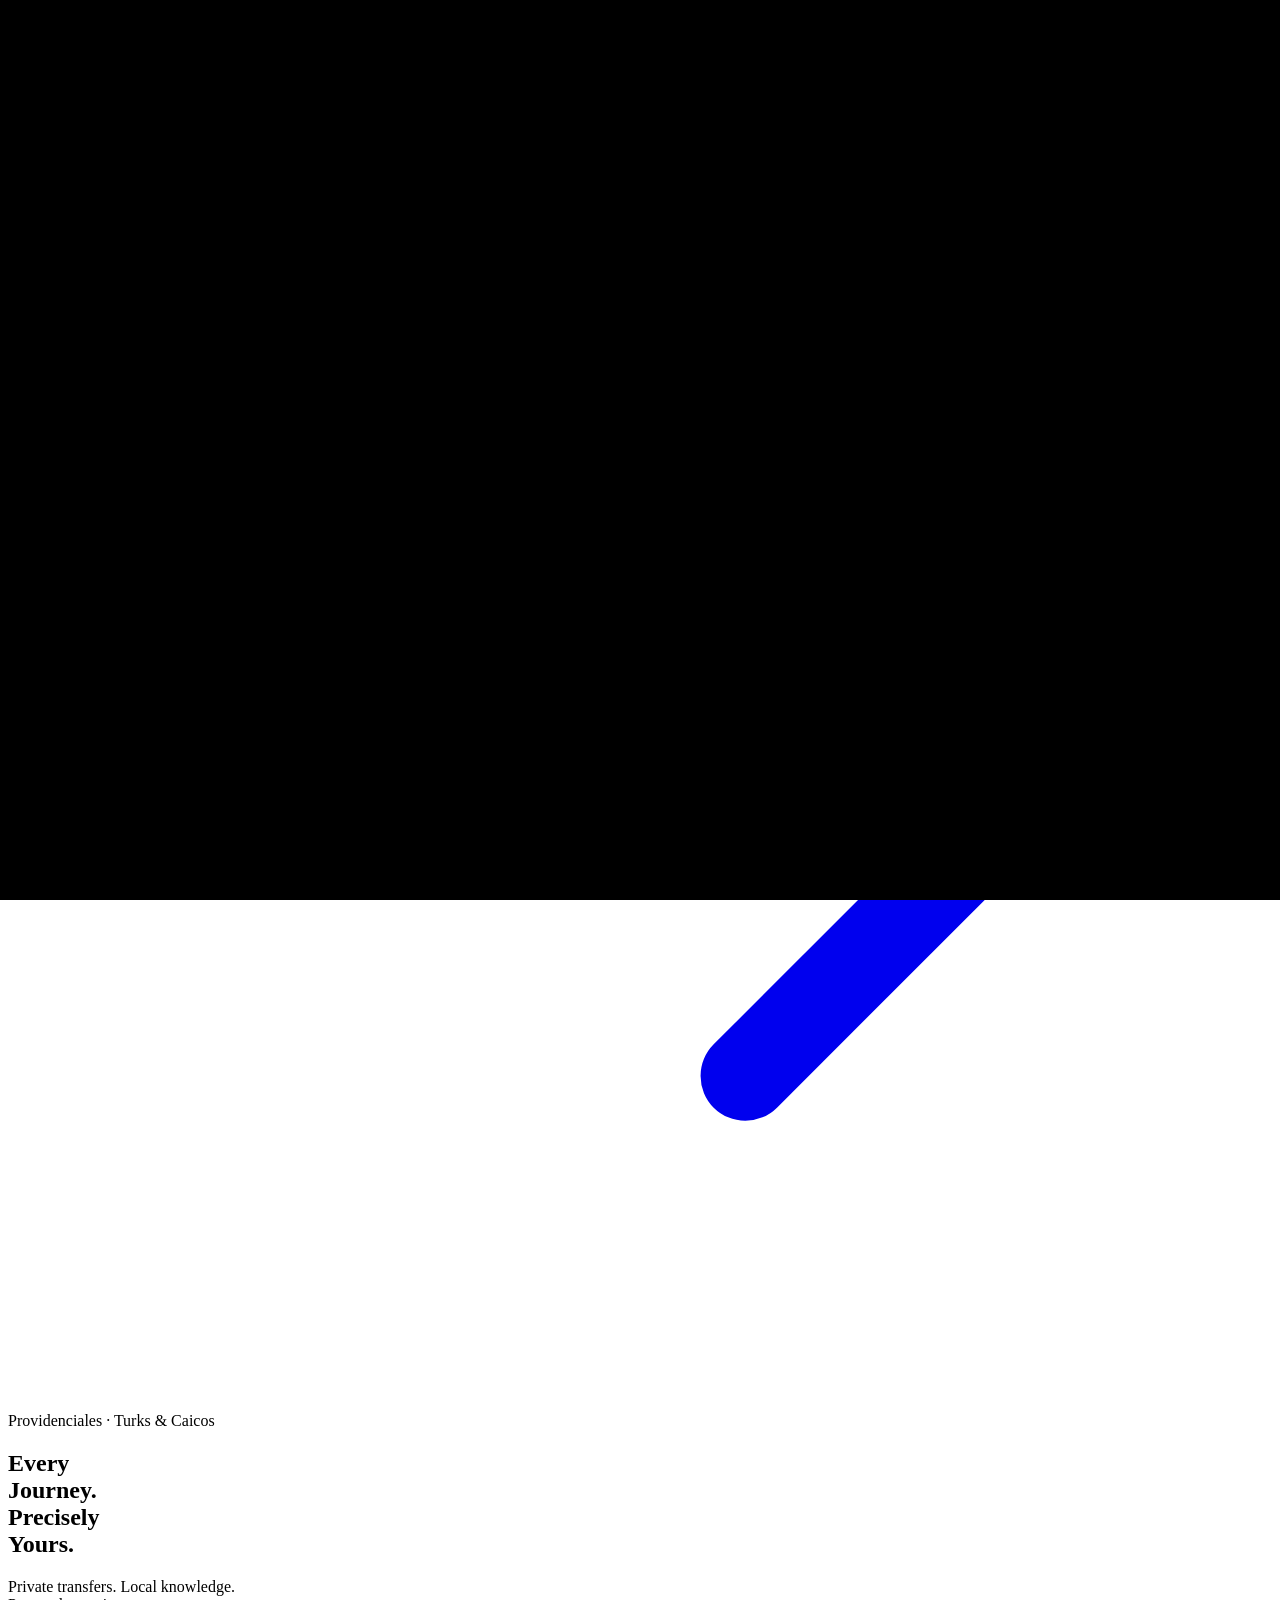
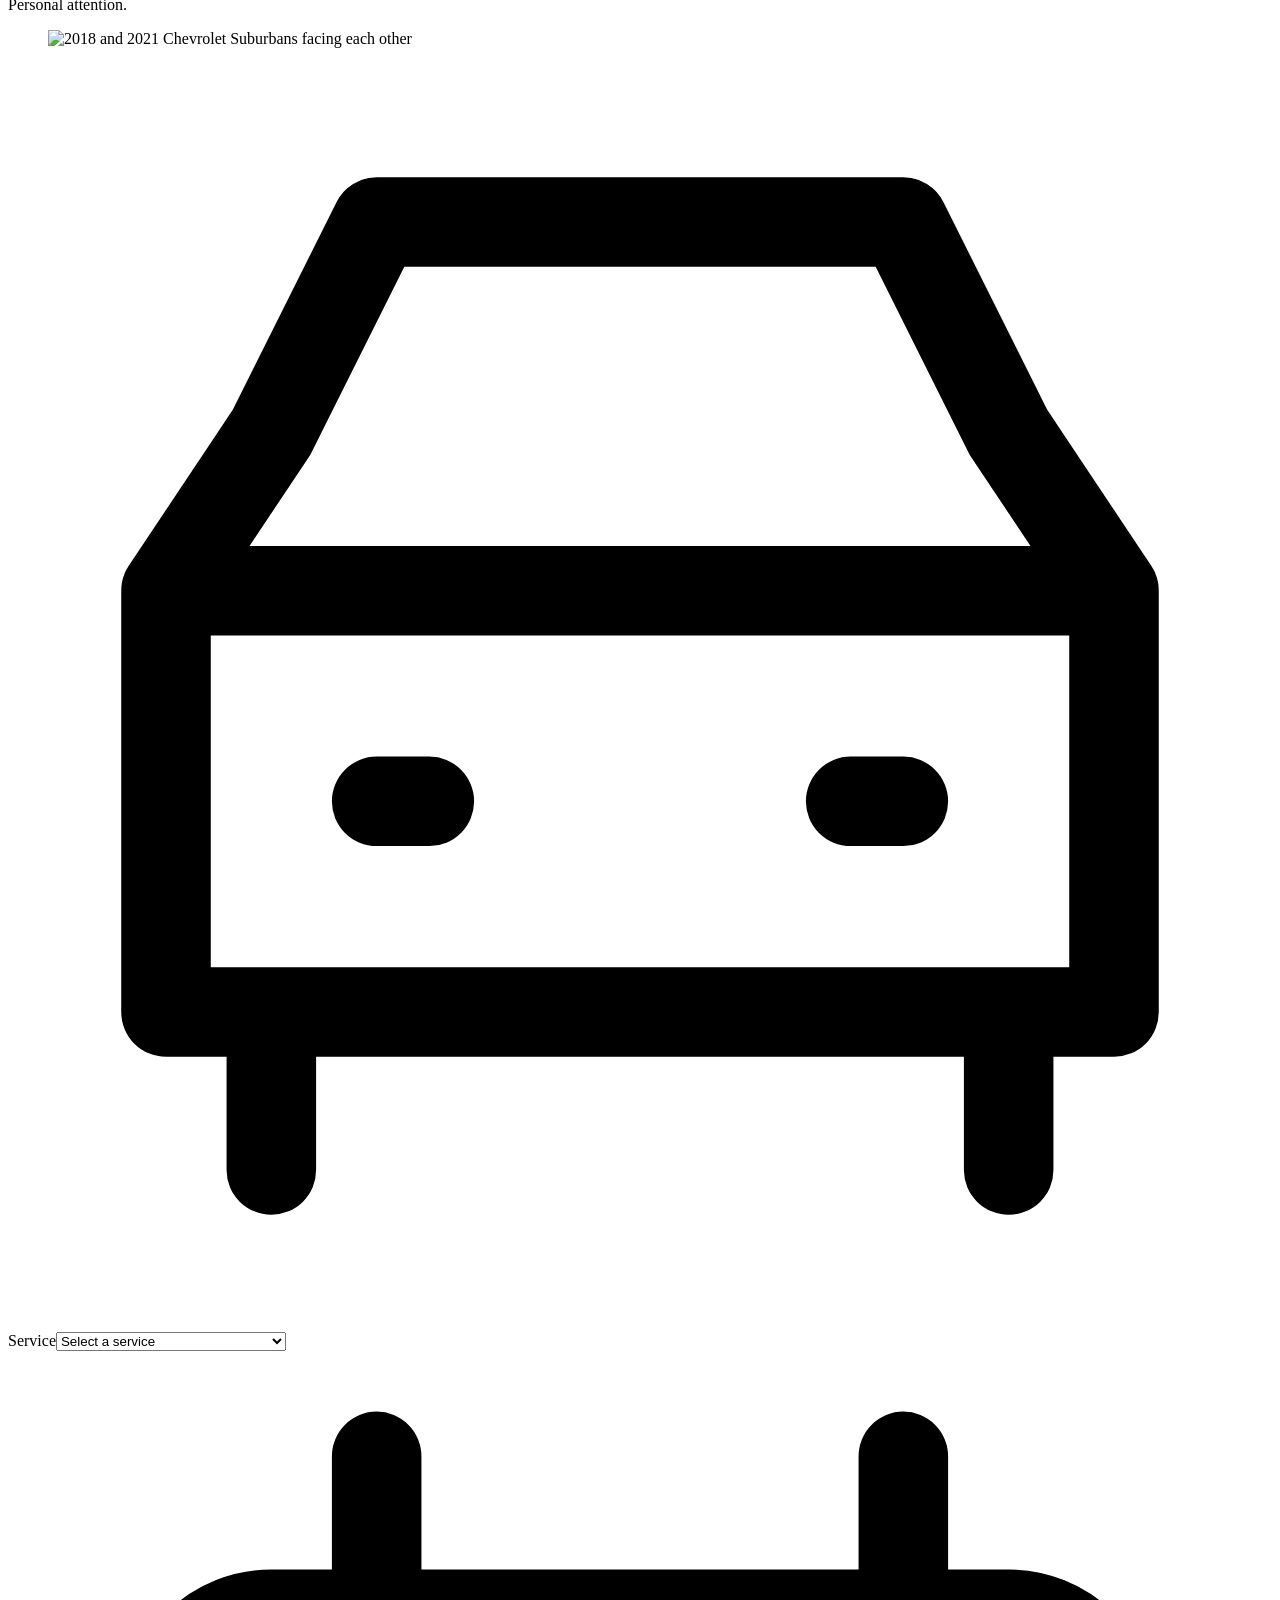
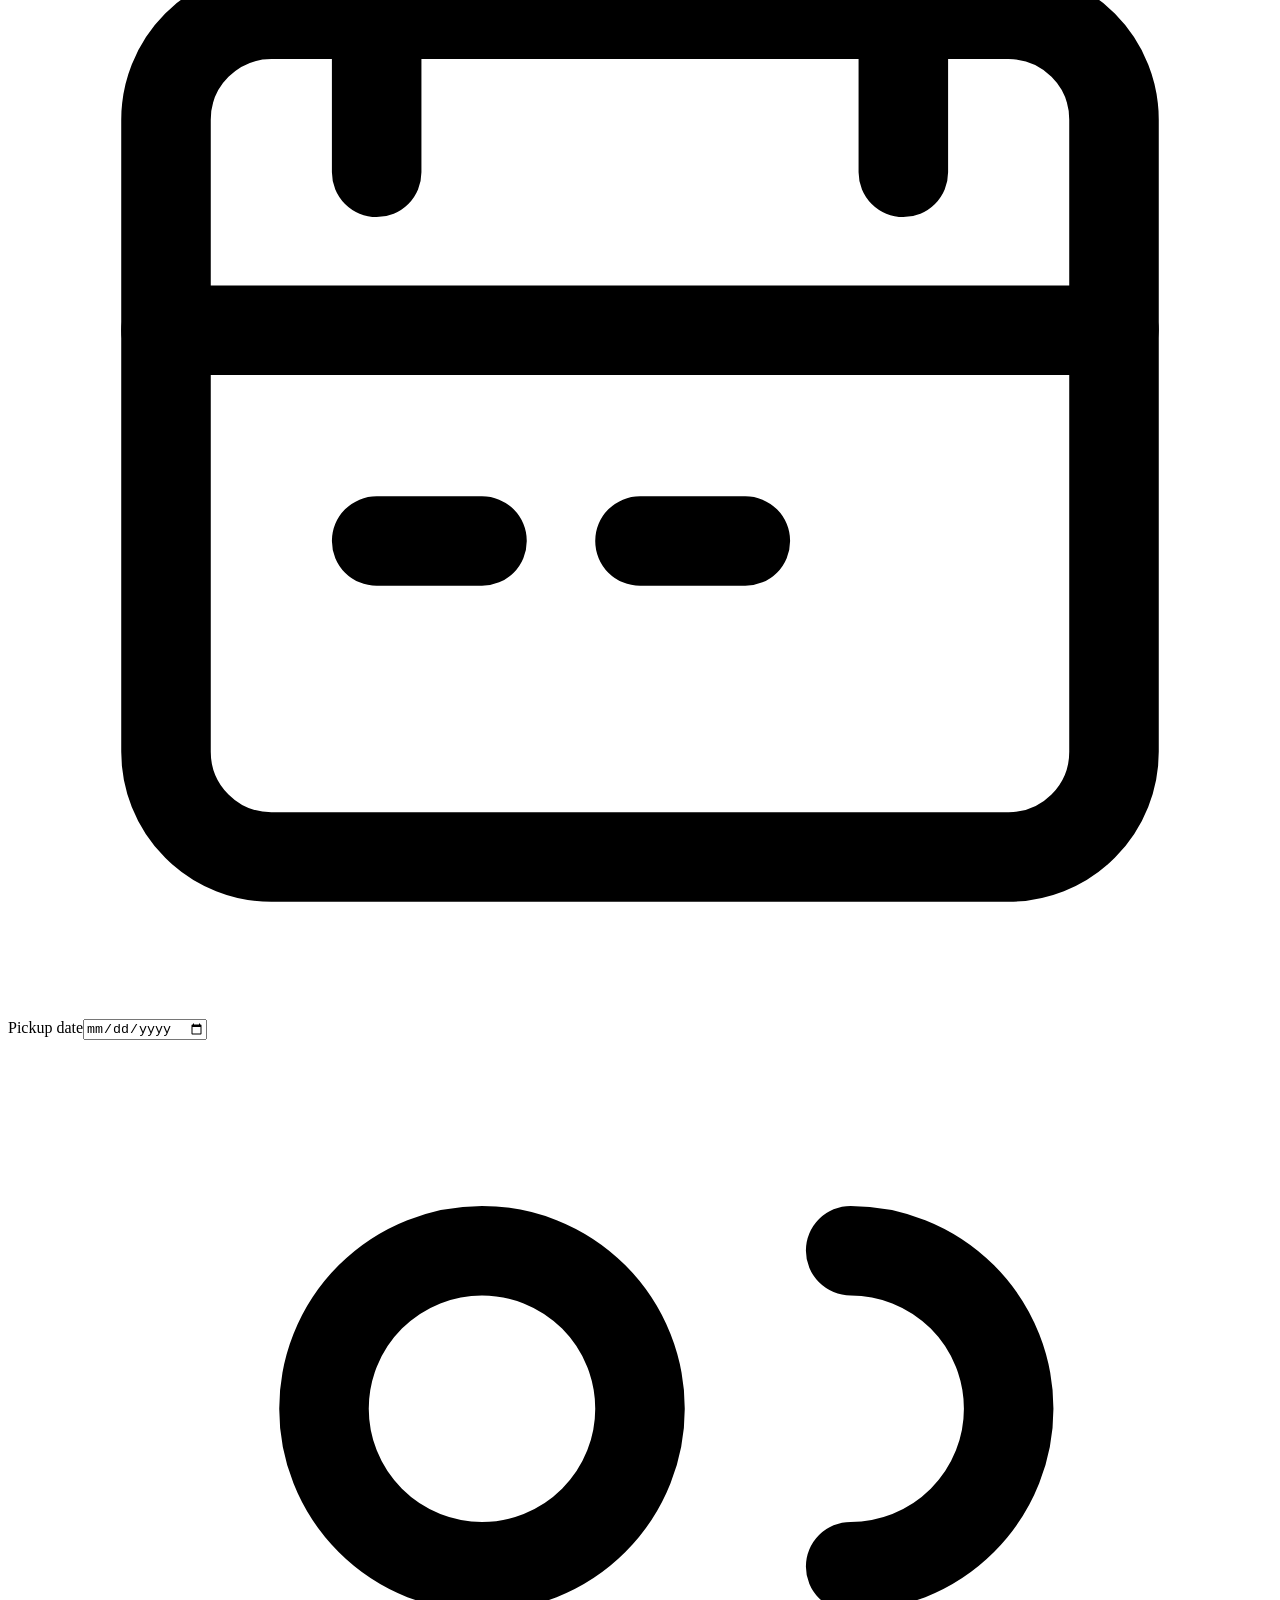
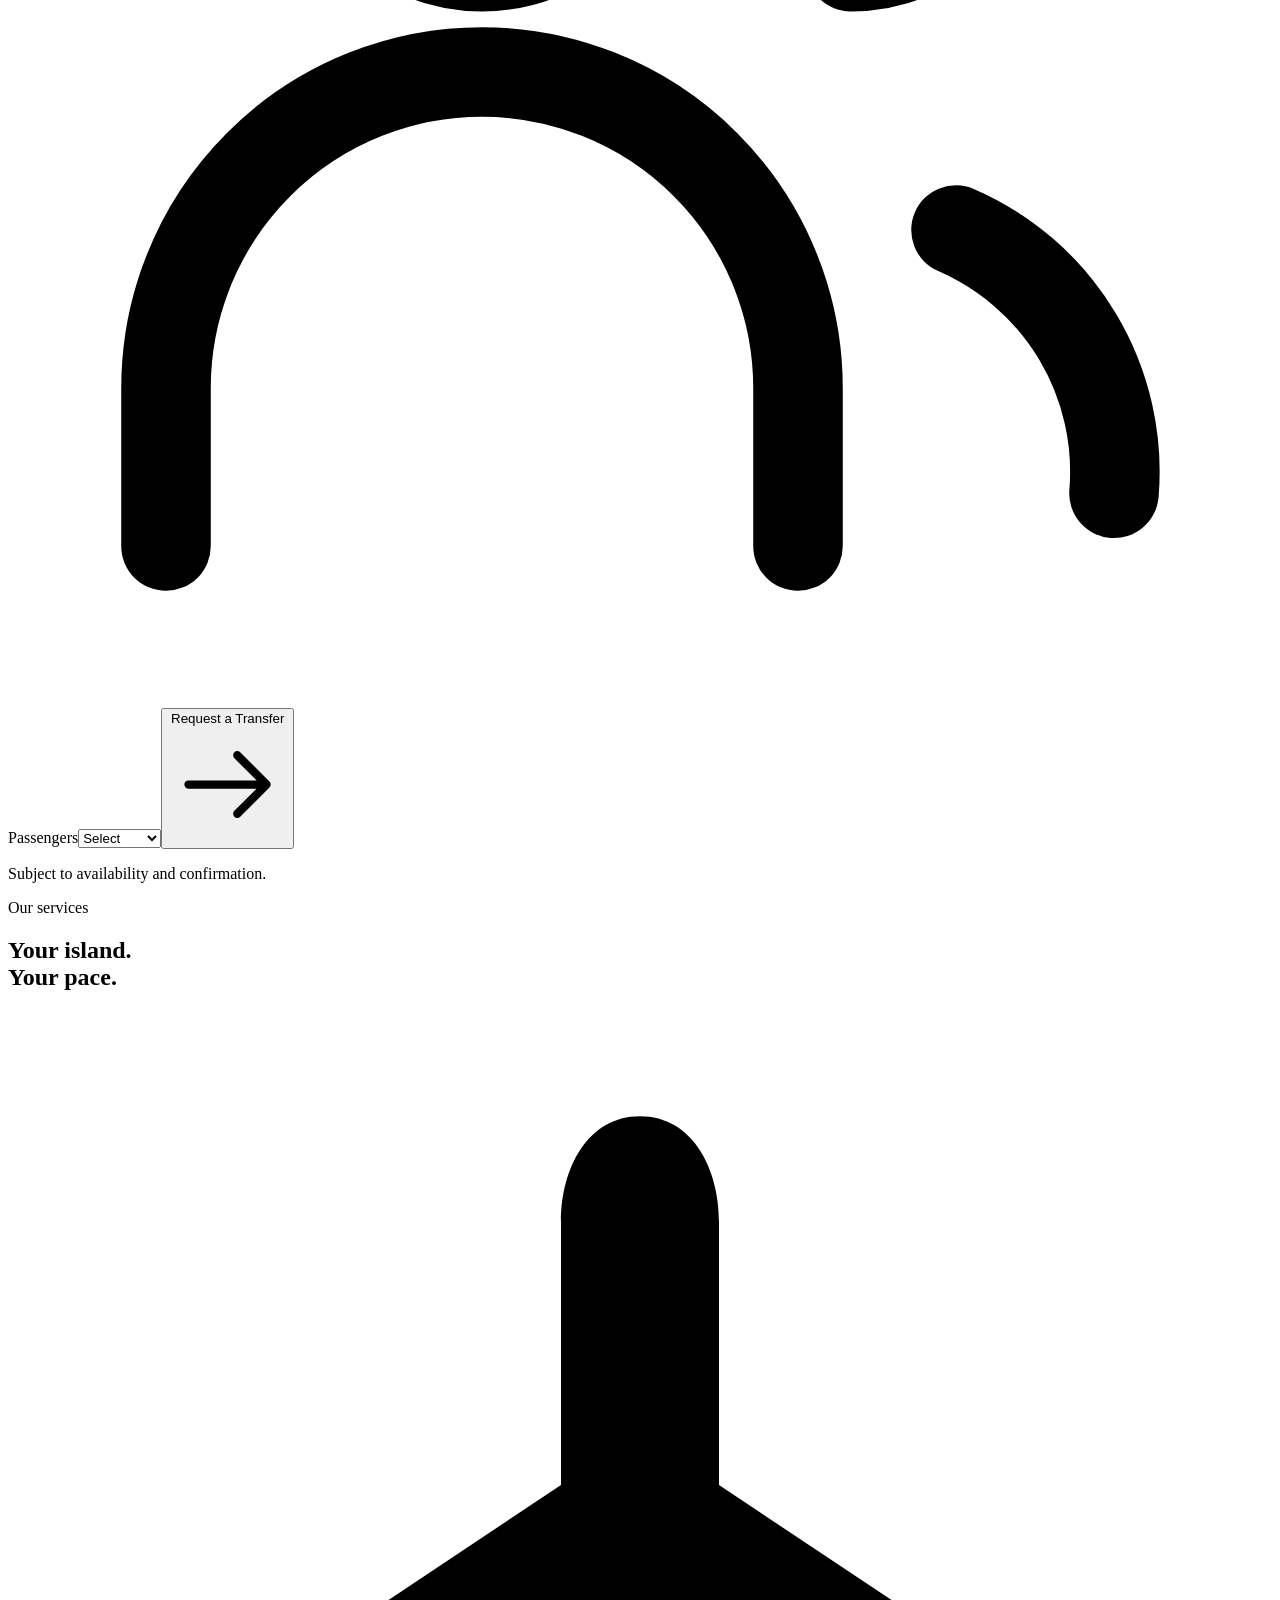
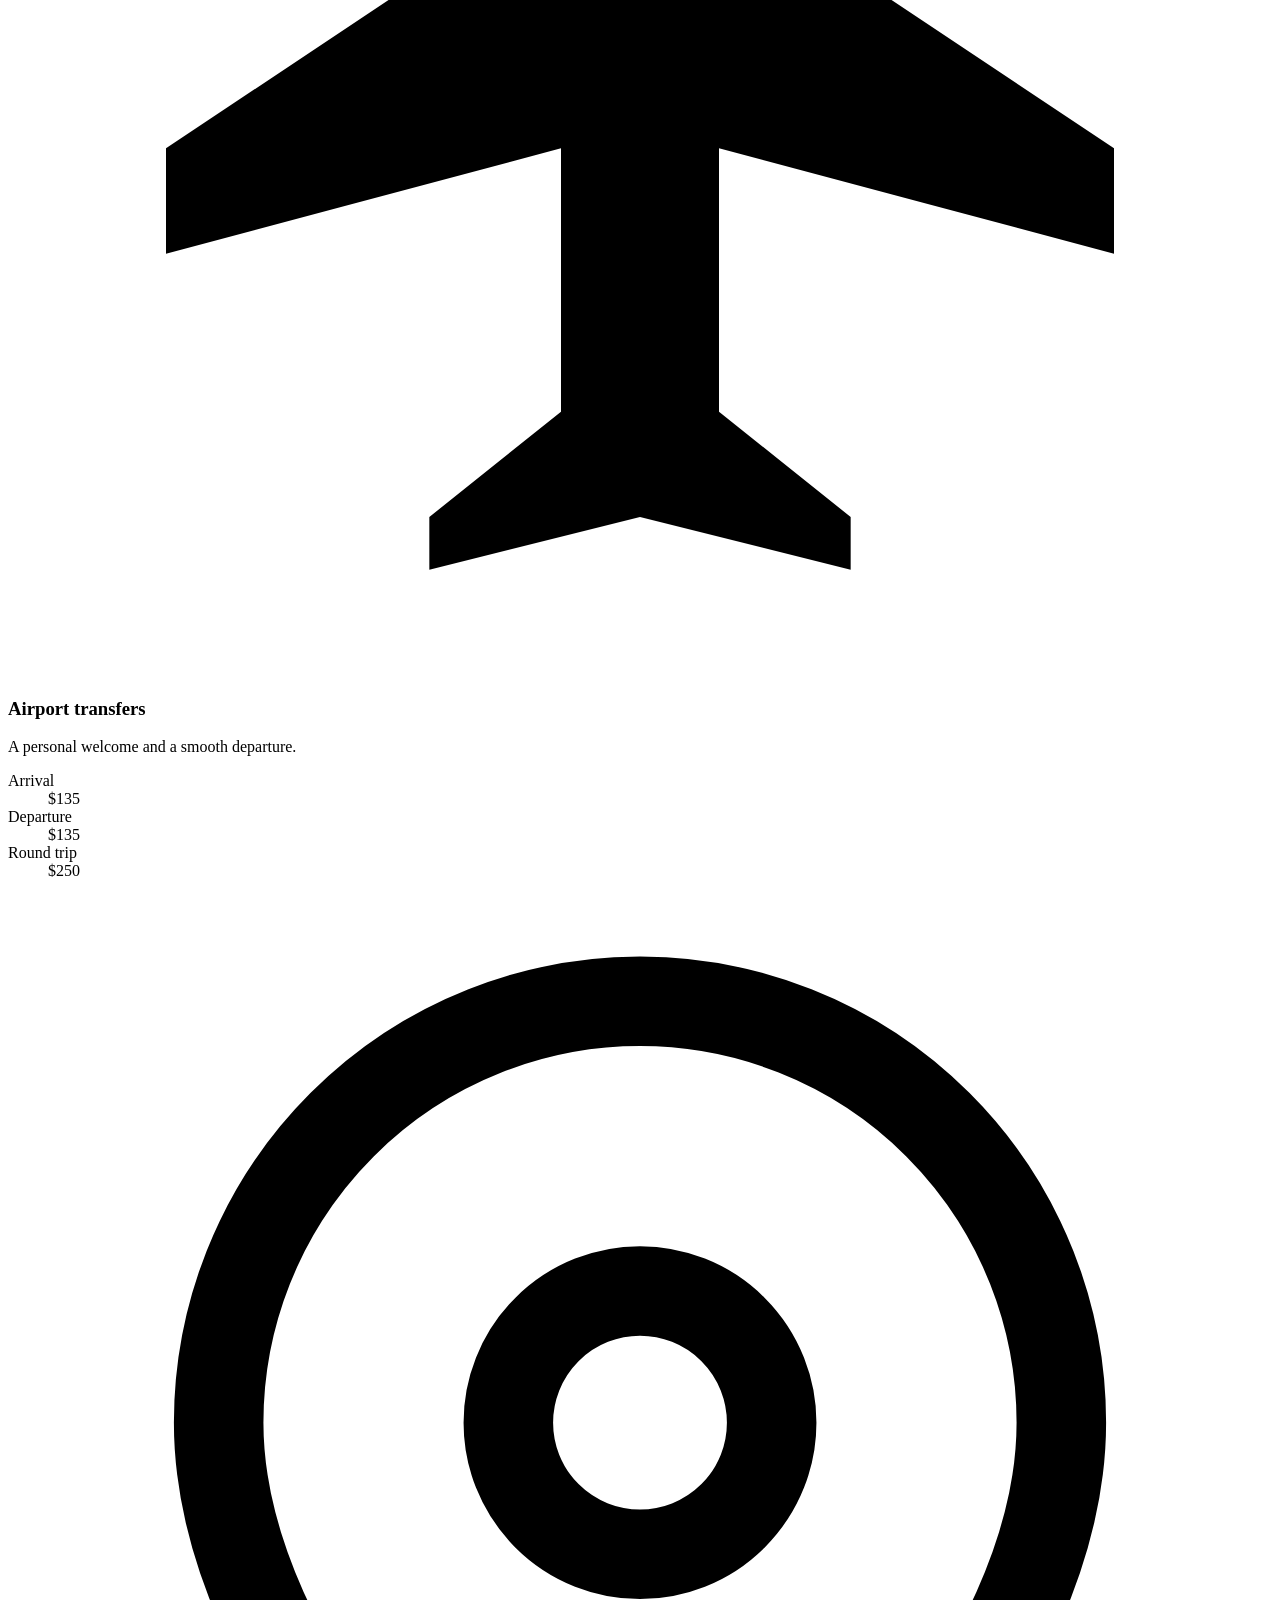
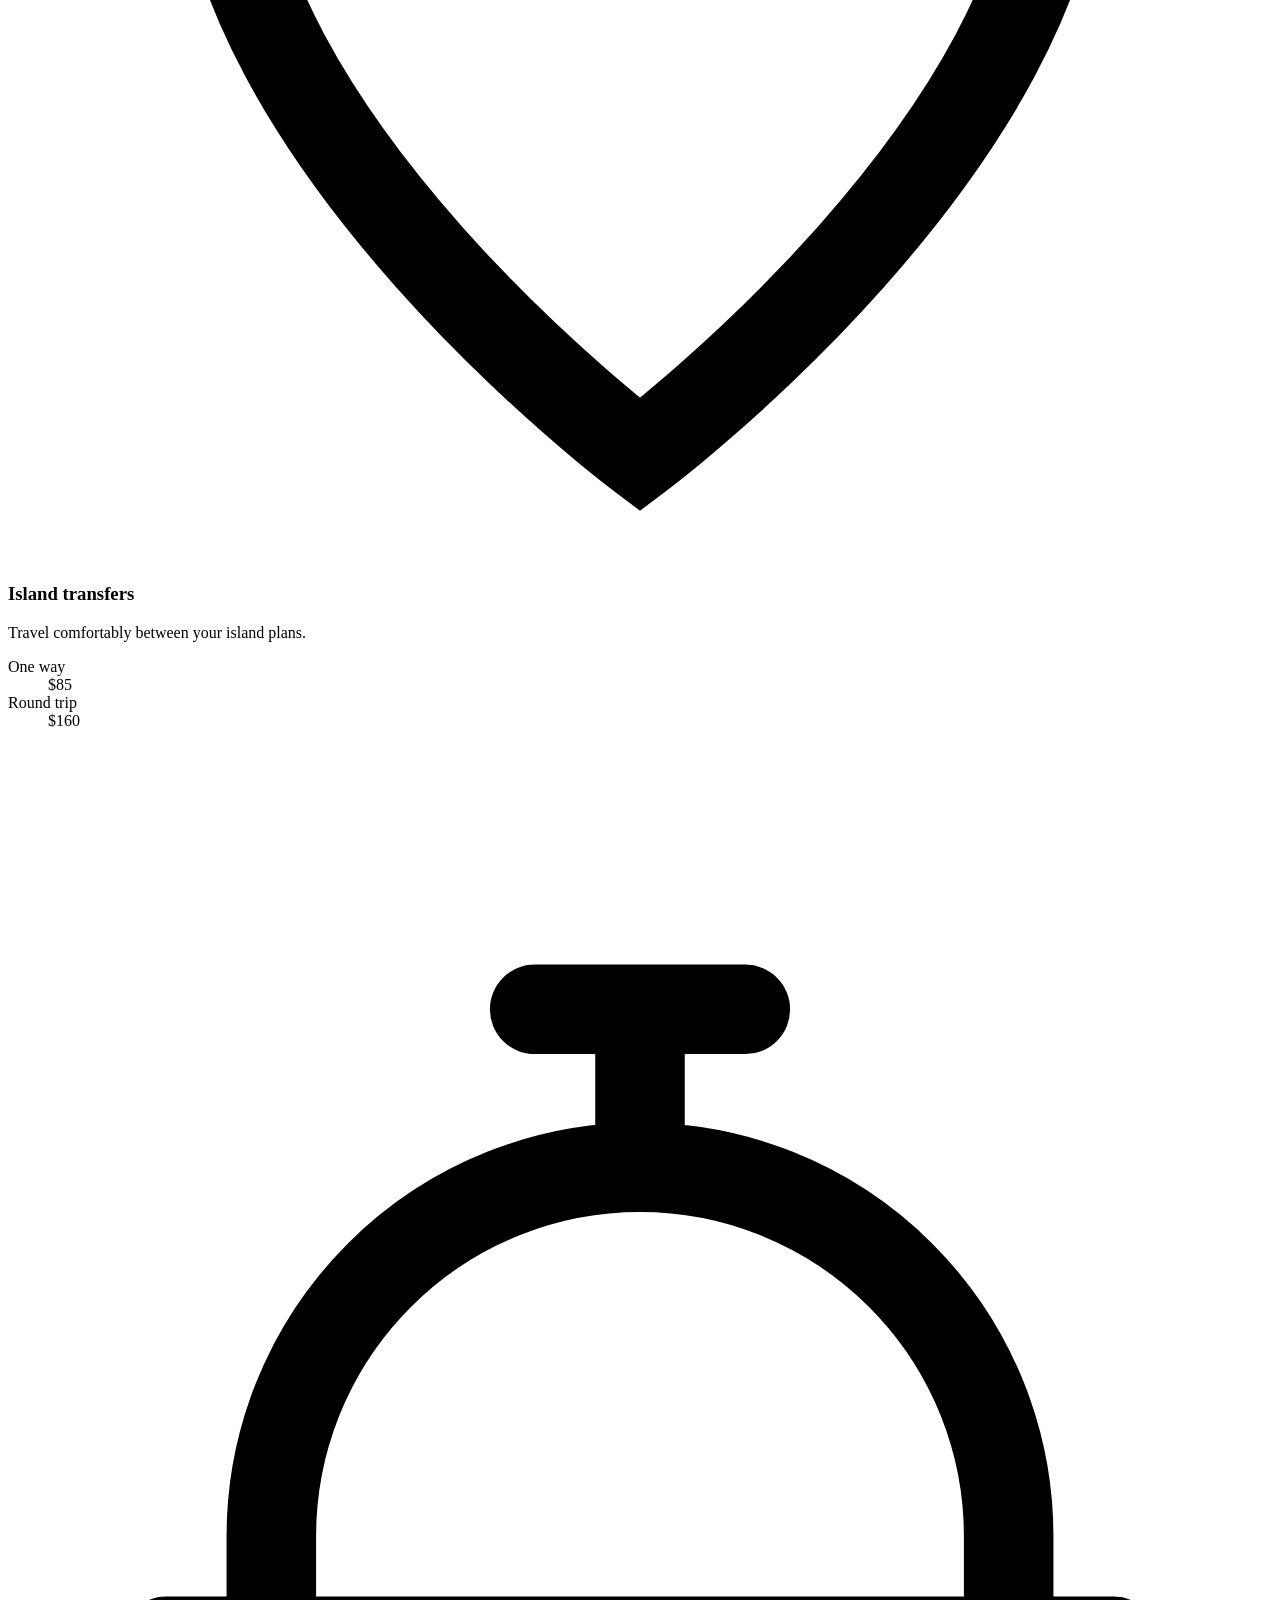
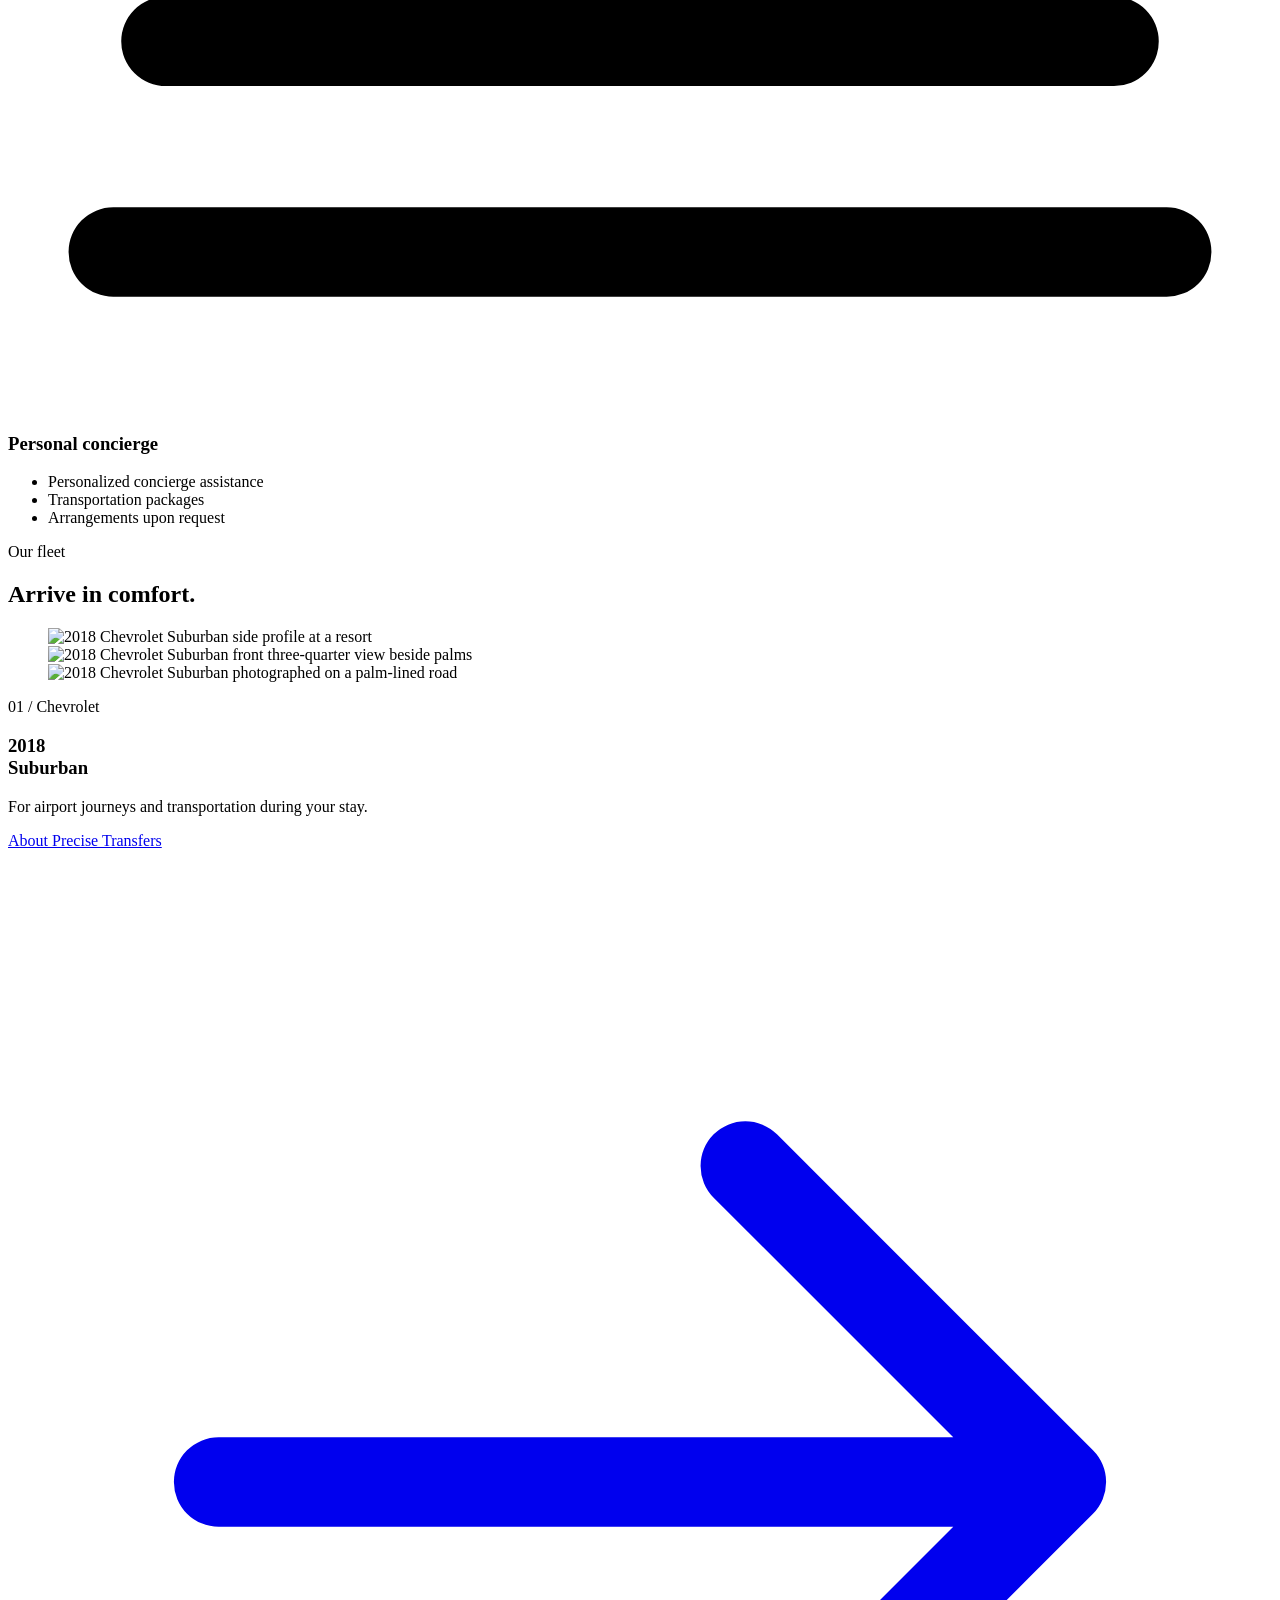
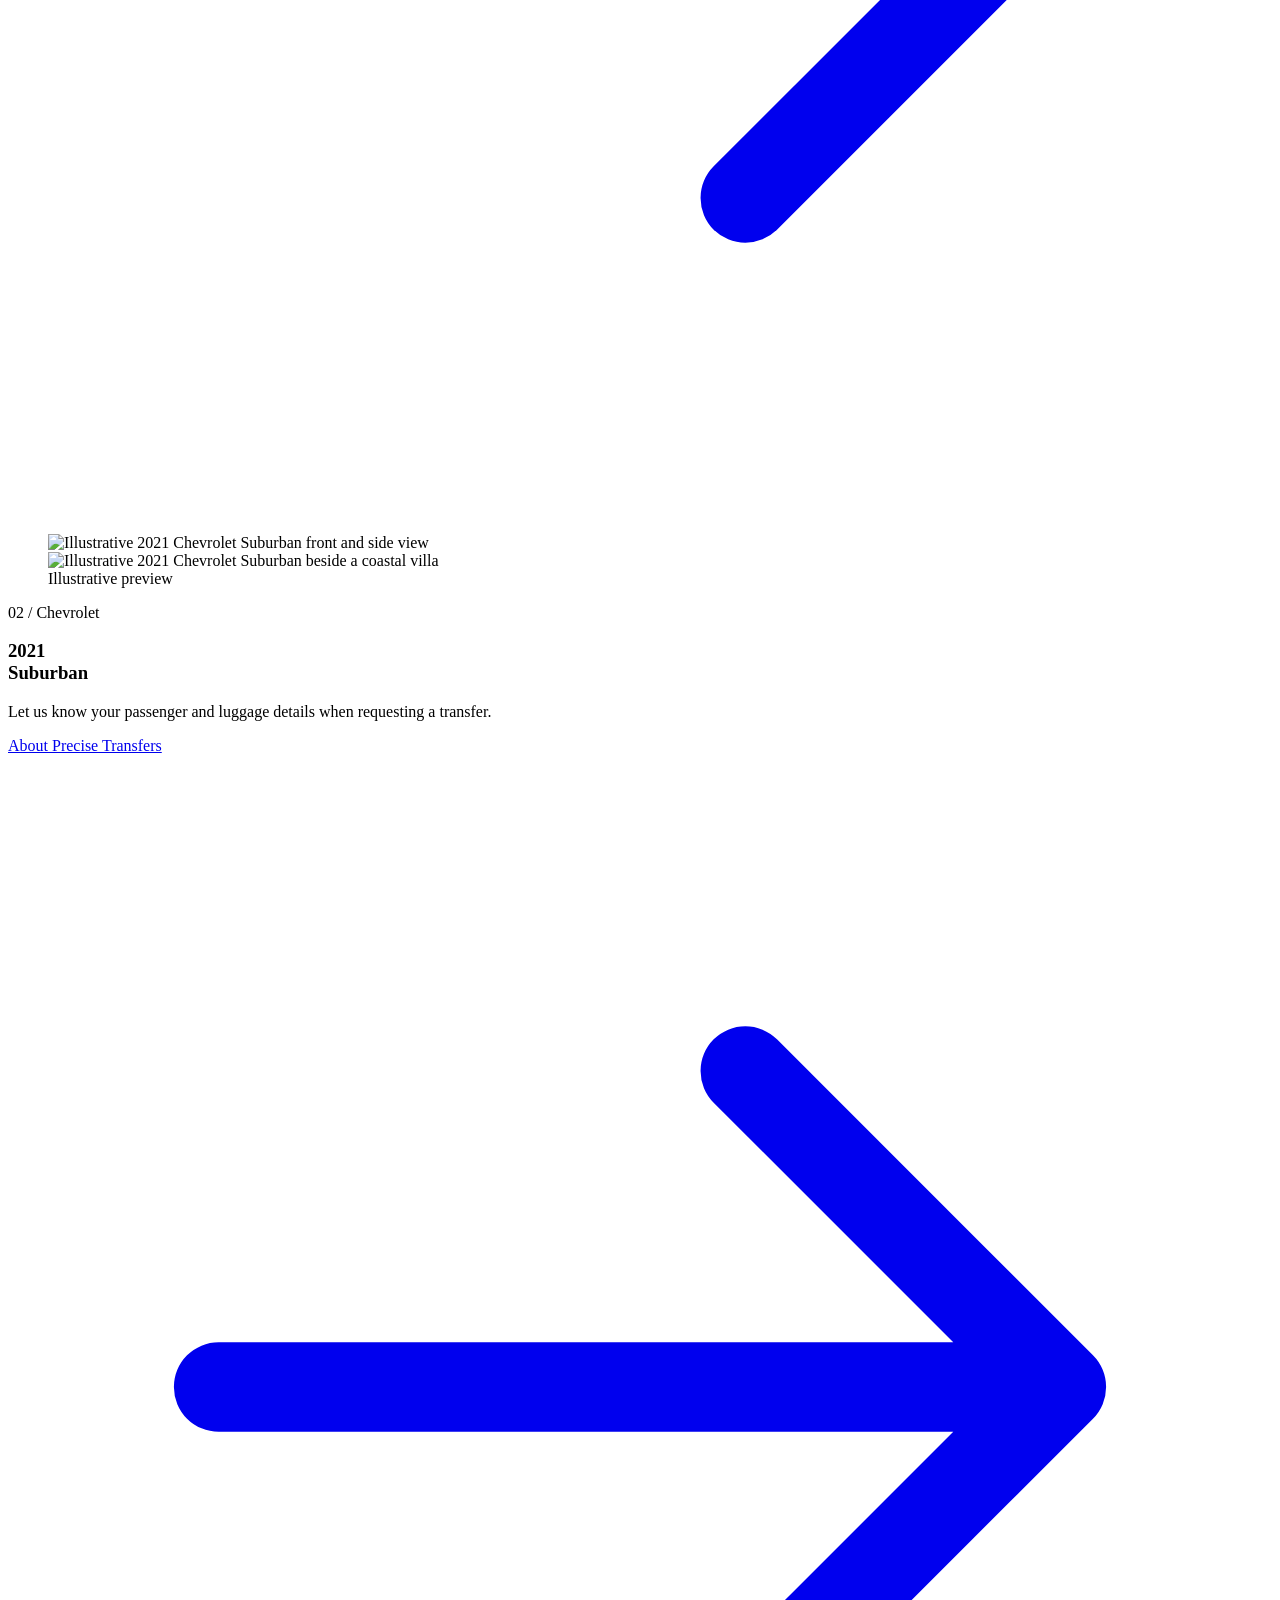
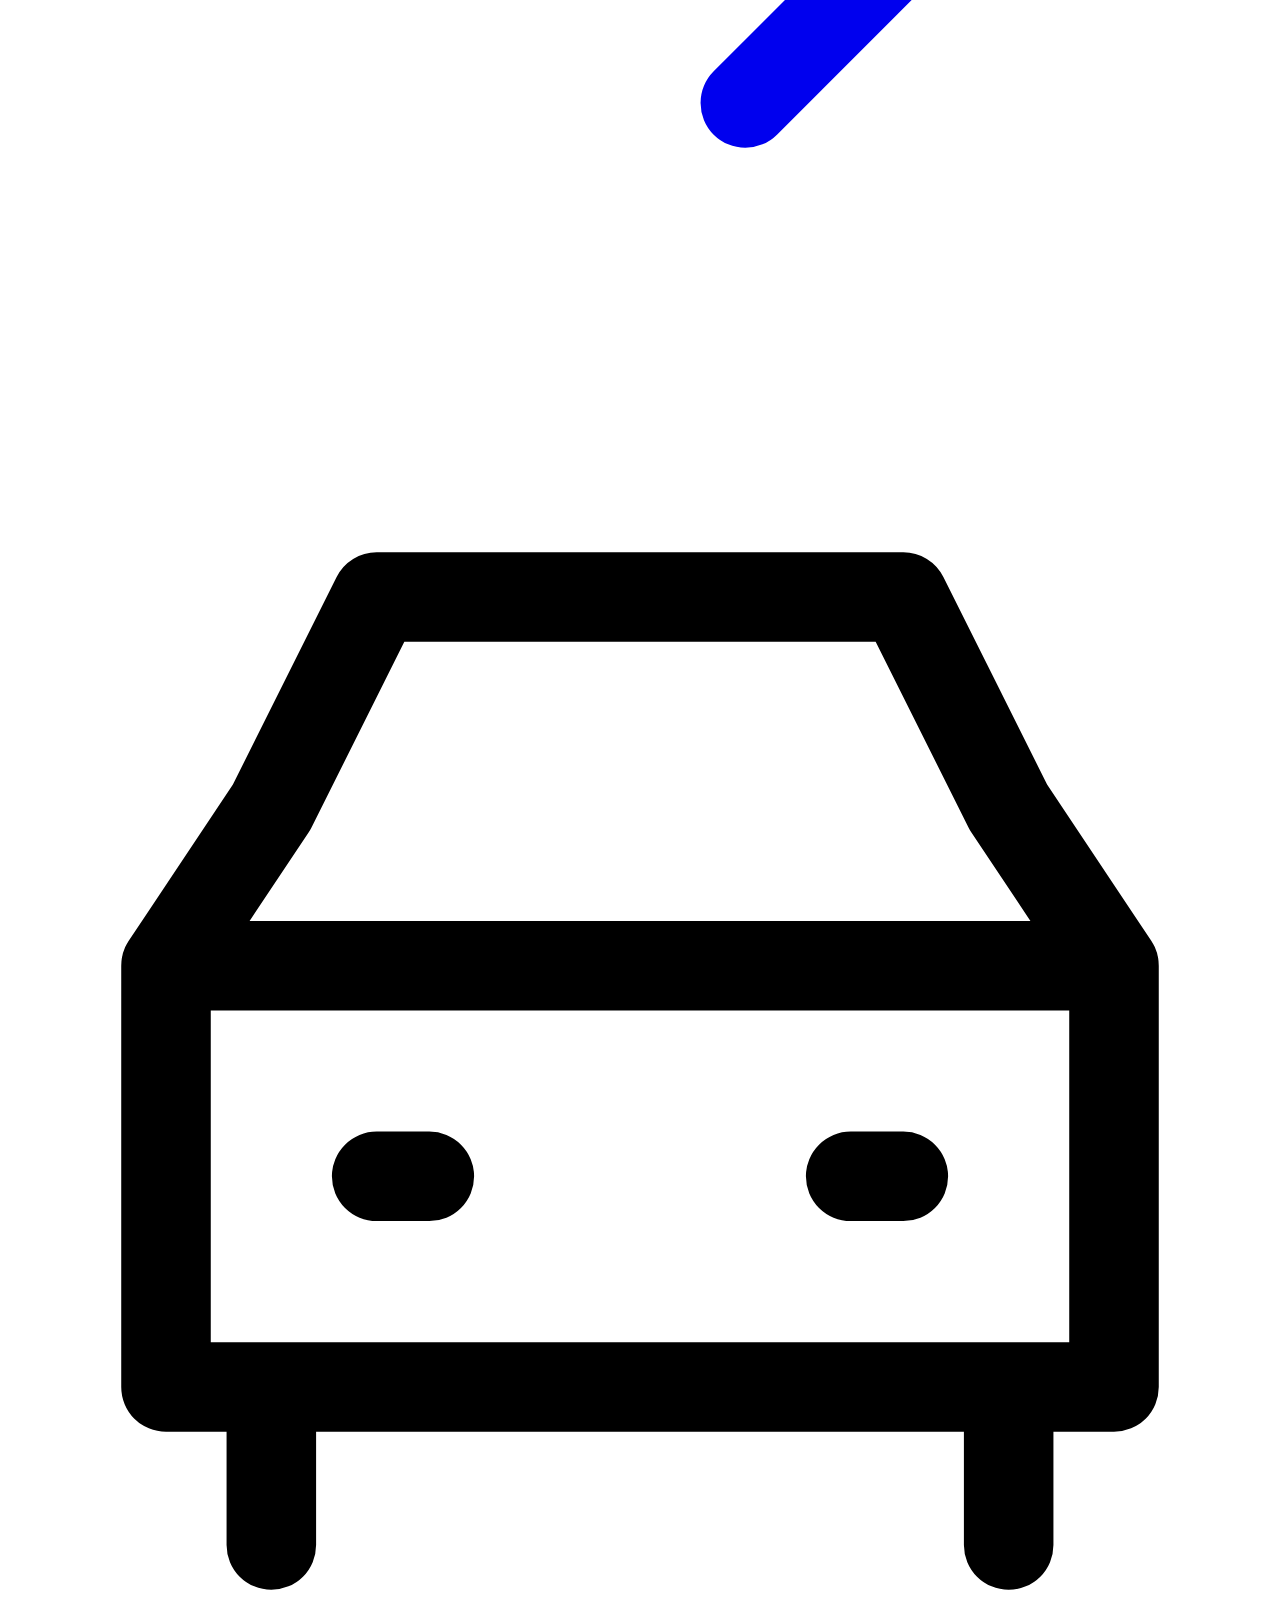
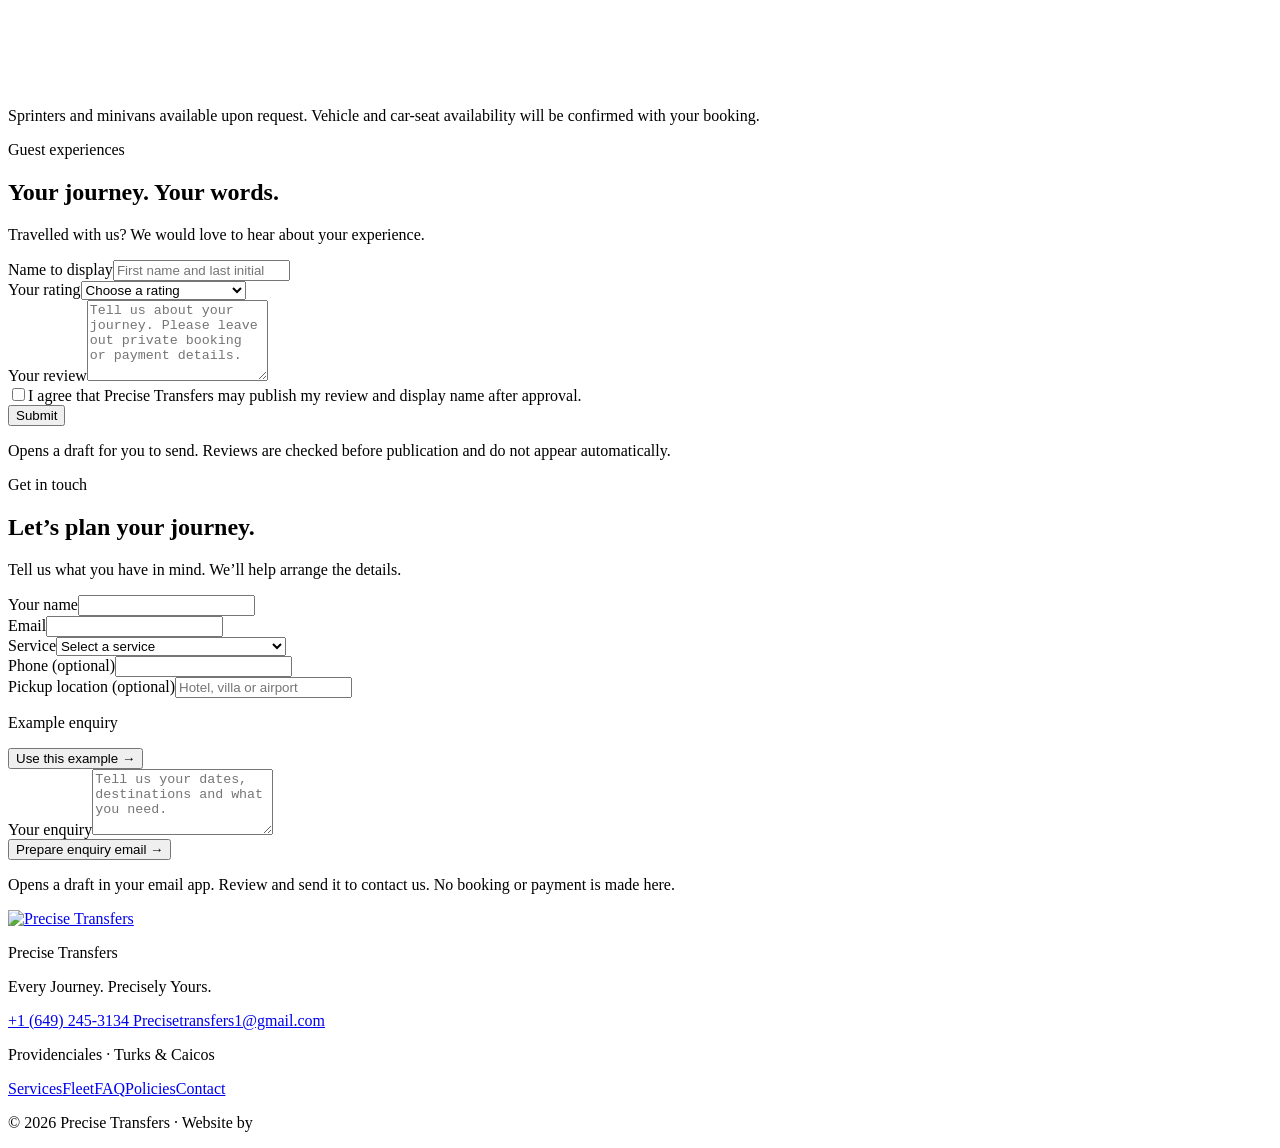
==== index.html @ 2fc6008b "Add files via upload" ====
<!doctype html>
<html lang="en">
  <link rel="icon" type="image/png"
      href="assets/images/pt-favicon.png?v=1">
<link rel="apple-touch-icon"
      href="assets/images/pt-favicon.png">


<script>
(() => {
  let seen = false;
  try { seen = sessionStorage.getItem('precise-transfers-intro-v4') === 'seen'; } catch {}
  if (!seen && !matchMedia('(prefers-reduced-motion: reduce)').matches) {
    document.documentElement.classList.add('intro-boot');
    window.preciseIntroFailsafe = setTimeout(() => {
      document.documentElement.classList.remove('intro-boot');
    }, 8000);
  }
})();
</script>
<style>
html.intro-boot::before {
  content: ''; position: fixed; inset: 0; z-index: 10000;
  background: #000; pointer-events: none;
}
</style>
<link rel="preload" as="image" href="assets/images/pt-monogram.png" fetchpriority="high">

<head>
  <meta charset="utf-8"><meta name="viewport" content="width=device-width, initial-scale=1">
  <meta name="robots" content="noindex, nofollow">
  <meta name="description" content="Locally owned luxury transportation and concierge services based in Providenciales, Turks & Caicos. Request an airport or local transfer with Precise Transfers.">
  <meta name="theme-color" content="#080b10">
  <title>Precise Transfers | Every Journey. Precisely Yours.</title>
  <link rel="stylesheet" href="css/styles.css"><link rel="stylesheet" href="css/mockup.css"><link rel="stylesheet" href="css/refresh.css"><link rel="stylesheet" href="css/site-additions.css"><script src="js/main.js" defer></script><script src="js/approved-reviews.js" defer></script><script src="js/site-additions.js" defer></script>
</head>
<body>
  <a class="skip-link" href="#main">Skip to content</a>
  <div class="logo-intro" aria-hidden="true" hidden><img src="assets/images/pt-monogram.png" alt="" width="320" height="320"></div>
  <header class="site-header"><div class="container header-inner">
    <a class="brand" href="index.html" aria-label="Precise Transfers home">
  <img
    class="pt-mark"
    src="assets/images/pt-monogram.png"
    alt=""
    width="80"
    height="80"
  >
  <span class="brand-wordmark">
    <span class="metal-silver">Precise</span>
    <span class="metal-blue">Transfers</span>
  </span>
</a>
    <button class="menu-toggle" aria-expanded="false" aria-controls="site-nav" hidden>Menu <span aria-hidden="true">☰</span></button>
    <nav id="site-nav" aria-label="Main navigation"><a href="#services">Services</a><a href="#fleet">Fleet</a><a href="about.html">About</a><a href="#contact">Contact</a><a class="button small" href="booking.html">Request a Transfer <svg class="icon" viewBox="0 0 24 24" fill="none" stroke="currentColor" stroke-width="1.7" stroke-linecap="round" stroke-linejoin="round" aria-hidden="true"><path d="M4 12h16m-6-6 6 6-6 6"/></svg></a></nav>
  </div></header>
  <main id="main">
    <section class="hero container" aria-labelledby="hero-title">
  <div class="hero-copy">
    <p class="eyebrow">Providenciales · Turks &amp; Caicos</p>

    <h1 id="hero-title">
      Every <br>Journey.<br>
      <span>Precisely <br>Yours.</span>
    </h1>

    <p class="hero-description">
      Private transfers. Local knowledge.<br>
      Personal attention.
    </p>
  </div>

  <figure class="hero-photo hero-static">
    <img
  src="assets/images/hero-facing-updated.png"
  alt="2018 and 2021 Chevrolet Suburbans facing each other"
  width="1672"
  height="941"
  fetchpriority="high"
>
  </figure>
</section>
    <div class="container quick-wrap"><form class="quick-booking" action="booking.html" method="get"><label><svg class="icon" viewBox="0 0 24 24" fill="none" stroke="currentColor" stroke-width="1.7" stroke-linecap="round" stroke-linejoin="round" aria-hidden="true"><path d="m5 7 2-4h10l2 4 2 3v8H3v-8Zm-2 3h18M7 14h1m8 0h1M5 18v3m14-3v3"/></svg><span>Service<select name="service" aria-label="Service"><option value="">Select a service</option><option>Airport arrival</option><option>Airport departure</option><option>Airport round trip</option><option>Island transfers — one way</option><option>Island transfers — round trip</option><option>Concierge / transportation package</option></select></span></label><label><svg class="icon" viewBox="0 0 24 24" fill="none" stroke="currentColor" stroke-width="1.7" stroke-linecap="round" stroke-linejoin="round" aria-hidden="true"><rect x="3" y="5" width="18" height="16" rx="2"/><path d="M7 2v6m10-6v6M3 11h18m-14 4h2m3 0h2"/></svg><span>Pickup date<input type="date" name="date" aria-label="Pickup date"></span></label><label><svg class="icon" viewBox="0 0 24 24" fill="none" stroke="currentColor" stroke-width="1.7" stroke-linecap="round" stroke-linejoin="round" aria-hidden="true"><circle cx="9" cy="7" r="3"/><path d="M3 21v-3a6 6 0 0 1 12 0v3m1-17a3 3 0 0 1 0 6m2 5a5 5 0 0 1 3 5"/></svg><span>Passengers<select name="passengers" aria-label="Passengers"><option value="">Select</option><option>1</option><option>2</option><option>3</option><option>4</option><option>5</option><option>6</option><option>7</option><option>8</option><option value="9">9+ / group</option></select></span></label><button class="button" type="submit">Request a Transfer <svg class="icon" viewBox="0 0 24 24" fill="none" stroke="currentColor" stroke-width="1.7" stroke-linecap="round" stroke-linejoin="round" aria-hidden="true"><path d="M4 12h16m-6-6 6 6-6 6"/></svg></button><p>Subject to availability and confirmation.</p></form></div>
    <section id="services" class="section container" aria-labelledby="services-title"><div class="section-heading reveal"><p class="eyebrow">Our services</p><h2 id="services-title">Your island.<br class="mobile-break"> <span>Your pace.</span></h2></div>
      <div class="service-grid">
  <article class="service-card reveal">
    <span class="service-icon">
      <svg class="icon" viewBox="0 0 24 24"
           fill="currentColor" aria-hidden="true">
        <path d="M12 2c-1 0-1.5 1-1.5 2v5L3 14v2l7.5-2v5L8 21v1l4-1 4 1v-1l-2.5-2v-5l7.5 2v-2l-7.5-5V4C13.5 3 13 2 12 2Z"/>
      </svg>
    </span>

    <h3>Airport transfers</h3>
    <p class="service-description">
      A personal welcome and a smooth departure.
    </p>

    <dl class="rates">
      <div><dt>Arrival</dt><dd>$135</dd></div>
      <div><dt>Departure</dt><dd>$135</dd></div>
      <div><dt>Round trip</dt><dd>$250</dd></div>
    </dl>
  </article>

  <article class="service-card reveal">
    <span class="service-icon">
      <svg class="icon" viewBox="0 0 24 24"
           fill="none" stroke="currentColor"
           stroke-width="1.7" aria-hidden="true">
        <path d="M20 10c0 6-8 12-8 12S4 16 4 10a8 8 0 1 1 16 0Z"/>
        <circle cx="12" cy="10" r="2.5"/>
      </svg>
    </span>

    <h3>Island transfers</h3>
    <p class="service-description">
      Travel comfortably between your island plans.
    </p>

    <dl class="rates">
      <div><dt>One way</dt><dd>$85</dd></div>
      <div><dt>Round trip</dt><dd>$160</dd></div>
    </dl>
  </article>

  <article class="service-card reveal">
    <span class="service-icon">
      <svg class="icon" viewBox="0 0 24 24"
           fill="none" stroke="currentColor"
           stroke-width="1.7" stroke-linecap="round"
           aria-hidden="true">
        <path d="M3 17h18M5 17v-2a7 7 0 0 1 14 0v2M2 21h20M12 8V5M10 5h4"/>
      </svg>
    </span>

    <h3>Personal concierge</h3>
    <ul class="concierge-list">
      <li>Personalized concierge assistance</li>
      <li>Transportation packages</li>
      <li>Arrangements upon request</li>
    </ul>
  </article>
</div>
    </section>
    <section id="fleet" class="section container" aria-labelledby="fleet-title"><div class="section-heading reveal"><p class="eyebrow">Our fleet</p><h2 id="fleet-title">Arrive in <span>comfort.</span></h2></div>
      <div class="fleet-list"><article class="fleet-row reveal"><figure><div id="fleet-2018" class="slideshow " role="region" aria-roledescription="carousel" aria-label="2018 Suburban photos" data-slideshow><div class="slides"><div class="slide is-active" role="group" aria-roledescription="slide" aria-label="1 of 3" aria-hidden="false"><img src="assets/images/suburban-2018-enhanced.png" alt="2018 Chevrolet Suburban side profile at a resort" loading="lazy" width="1600" height="900"></div><div class="slide" role="group" aria-roledescription="slide" aria-label="2 of 3" aria-hidden="true"><img src="assets/images/suburban-2018-front-wide.png" alt="2018 Chevrolet Suburban front three-quarter view beside palms" loading="lazy" width="1600" height="900"></div><div class="slide" role="group" aria-roledescription="slide" aria-label="3 of 3" aria-hidden="true"><img src="assets/images/suburban-2018-palms-wide.png" alt="2018 Chevrolet Suburban photographed on a palm-lined road" loading="lazy" width="1600" height="900"></div></div><div class="slideshow-controls" hidden><button type="button" data-prev aria-label="Previous image">←</button><div class="slide-dots"><button type="button" data-slide="0" aria-label="Show image 1" aria-pressed="true"></button><button type="button" data-slide="1" aria-label="Show image 2" aria-pressed="false"></button><button type="button" data-slide="2" aria-label="Show image 3" aria-pressed="false"></button></div><button type="button" data-next aria-label="Next image">→</button><button type="button" data-play aria-label="Pause slideshow">Pause</button><span class="slide-count" aria-live="off">1 / 3</span></div></div></figure><div class="fleet-copy"><p class="eyebrow">01 / Chevrolet</p><h3>2018<br> Suburban</h3><p>For airport journeys and transportation during your stay.</p><a class="text-link" href="about.html">About Precise Transfers <svg class="icon" viewBox="0 0 24 24" fill="none" stroke="currentColor" stroke-width="1.7" stroke-linecap="round" stroke-linejoin="round" aria-hidden="true"><path d="M4 12h16m-6-6 6 6-6 6"/></svg></a></div></article>
      <article class="fleet-row reveal"><figure><div id="fleet-2021" class="slideshow " role="region" aria-roledescription="carousel" aria-label="2021 Suburban illustrative gallery" data-slideshow><div class="slides"><div class="slide is-active" role="group" aria-roledescription="slide" aria-label="1 of 2" aria-hidden="false"><img src="assets/images/suburban-2021-resort.png" alt="Illustrative 2021 Chevrolet Suburban front and side view" loading="lazy" width="1600" height="900"></div><div class="slide" role="group" aria-roledescription="slide" aria-label="2 of 2" aria-hidden="true"><img src="assets/images/suburban-2021-coastal.png" alt="Illustrative 2021 Chevrolet Suburban beside a coastal villa" loading="lazy" width="1600" height="900"></div></div><div class="slideshow-controls" hidden><button type="button" data-prev aria-label="Previous image">←</button><div class="slide-dots"><button type="button" data-slide="0" aria-label="Show image 1" aria-pressed="true"></button><button type="button" data-slide="1" aria-label="Show image 2" aria-pressed="false"></button></div><button type="button" data-next aria-label="Next image">→</button><button type="button" data-play aria-label="Pause slideshow">Pause</button><span class="slide-count" aria-live="off">1 / 2</span></div></div><figcaption>Illustrative preview</figcaption></figure><div class="fleet-copy"><p class="eyebrow">02 / Chevrolet</p><h3>2021<br> Suburban</h3><p>Let us know your passenger and luggage details when requesting a transfer.</p><a class="text-link" href="booking.html">About Precise Transfers <svg class="icon" viewBox="0 0 24 24" fill="none" stroke="currentColor" stroke-width="1.7" stroke-linecap="round" stroke-linejoin="round" aria-hidden="true"><path d="M4 12h16m-6-6 6 6-6 6"/></svg></a></div></article></div>
      <p class="fleet-note"><svg class="icon" viewBox="0 0 24 24" fill="none" stroke="currentColor" stroke-width="1.7" stroke-linecap="round" stroke-linejoin="round" aria-hidden="true"><path d="m5 7 2-4h10l2 4 2 3v8H3v-8Zm-2 3h18M7 14h1m8 0h1M5 18v3m14-3v3"/></svg>Sprinters and minivans available upon request. Vehicle and car-seat availability will be confirmed with your booking.</p>
    </section>
    <section id="reviews" class="section container reviews-section" aria-labelledby="reviews-title">
  <div class="section-heading">
    <p class="eyebrow">Guest experiences</p>
    <h2 id="reviews-title">Your journey. <span>Your words.</span></h2>
    <p>Travelled with us? We would love to hear about your experience.</p>
  </div>
  <div class="reviews-layout">
    <div>
      <div id="approved-reviews" class="approved-reviews"></div>
    </div>
    <form id="review-form" class="review-form">
      <div class="field"><label for="review-name">Name to display</label><input id="review-name" name="displayName" autocomplete="name" maxlength="70" placeholder="First name and last initial" required></div>
      <div class="field"><label for="review-rating">Your rating</label><select id="review-rating" name="rating" required><option value="">Choose a rating</option><option value="5">5 — Excellent</option><option value="4">4 — Good</option><option value="3">3 — Average</option><option value="2">2 — Below expectations</option><option value="1">1 — Poor</option></select></div>
      <div class="field"><label for="review-message">Your review</label><textarea id="review-message" name="review" rows="5" minlength="10" maxlength="1000" required placeholder="Tell us about your journey. Please leave out private booking or payment details."></textarea></div>
      <label class="review-consent"><input type="checkbox" name="consent" required><span>I agree that Precise Transfers may publish my review and display name after approval.</span></label>
      <div class="review-actions">
       <button class="button" type="submit">Submit</button>
      </div>
      <p class="review-note">Opens a draft for you to send. Reviews are checked before publication and do not appear automatically.</p>
      <p id="review-status" class="review-status" role="status"></p>
      <div id="review-copy" class="review-copy" hidden><label for="review-draft">Your review draft — copy if your app does not open</label><textarea id="review-draft" rows="7" readonly></textarea></div>
    </form>
  </div>
</section>
    <section id="contact" class="contact-section"><div class="container contact-form-grid"><div class="contact-intro reveal"><p class="eyebrow">Get in touch</p><h2>Let’s plan <span>your journey.</span></h2><p>Tell us what you have in mind. We’ll help arrange the details.</p></div><form id="contact-form" class="contact-form"><div class="form-pair"><div class="field"><label for="contact-name">Your name</label><input id="contact-name" name="name" autocomplete="name" required maxlength="120"></div><div class="field"><label for="contact-email">Email</label><input id="contact-email" name="email" autocomplete="email" type="email" required maxlength="160"></div></div><div class="form-pair"><div class="field"><label for="contact-service">Service</label><select id="contact-service" name="service"><option value="">Select a service</option><option>Airport arrival</option><option>Airport departure</option><option>Airport round trip</option><option>Island transfers — one way</option><option>Island transfers — round trip</option><option>Concierge / transportation package</option></select></div><div class="field"><label for="contact-phone">Phone (optional)</label><input id="contact-phone" name="phone" autocomplete="tel" type="tel" maxlength="50"></div></div><div class="field"><label for="contact-pickup">Pickup location (optional)</label><input id="contact-pickup" name="pickup" maxlength="200" placeholder="Hotel, villa or airport"></div><div class="enquiry-example"><p class="example-label">Example enquiry</p><p data-example></p><button class="text-link" type="button" data-use-example>Use this example →</button></div><div class="field"><label for="contact-message">Your enquiry</label><textarea id="contact-message" name="notes" rows="4" maxlength="1500" required placeholder="Tell us your dates, destinations and what you need."></textarea></div><button class="button" type="submit">Prepare enquiry email →</button><p class="form-disclosure">Opens a draft in your email app. Review and send it to contact us. No booking or payment is made here.</p><p data-form-status role="status"></p><div data-email-fallback hidden><label for="contact-copy">Email draft — copy if your email app does not open</label><textarea id="contact-copy" data-email-copy rows="7" readonly></textarea><button type="button" class="secondary-button" data-copy-request>Copy enquiry</button></div></form></div></section>
  </main><footer class="site-footer container"><div><a class="brand" href="index.html"><img class="pt-mark" src="assets/images/pt-monogram.png" alt="Precise Transfers" width="80" height="80"></a><p class="footer-company">
  <span class="metal-silver">Precise</span>
  <span class="metal-blue">Transfers</span>
</p><p>Every Journey. <span class="blue-text">Precisely Yours.</span></p><div class="footer-contact">
  <a class="eyebrow footer-location" href="tel:+16492453134">
    +1 (649) 245-3134
  </a>

  <a class="eyebrow footer-location"
     href="mailto:Precisetransfers1@gmail.com">
    Precisetransfers1@gmail.com
  </a>
</div><p class="eyebrow footer-location">Providenciales · Turks &amp; Caicos</p></div><nav aria-label="Footer navigation"><a href="#services">Services</a><a href="#fleet">Fleet</a><a href="faq.html">FAQ</a><a href="policies.html">Policies</a><a href="#contact">Contact</a></nav><p class="credits">© <span data-year>2026</span> Precise Transfers · <span class="agency-credit">
  <span>Website by</span>
  <span
    class="stellar-footer-logo"
    role="img"
    aria-label="Stellar Works"
  ></span>
</span></p></footer>
</body></html>
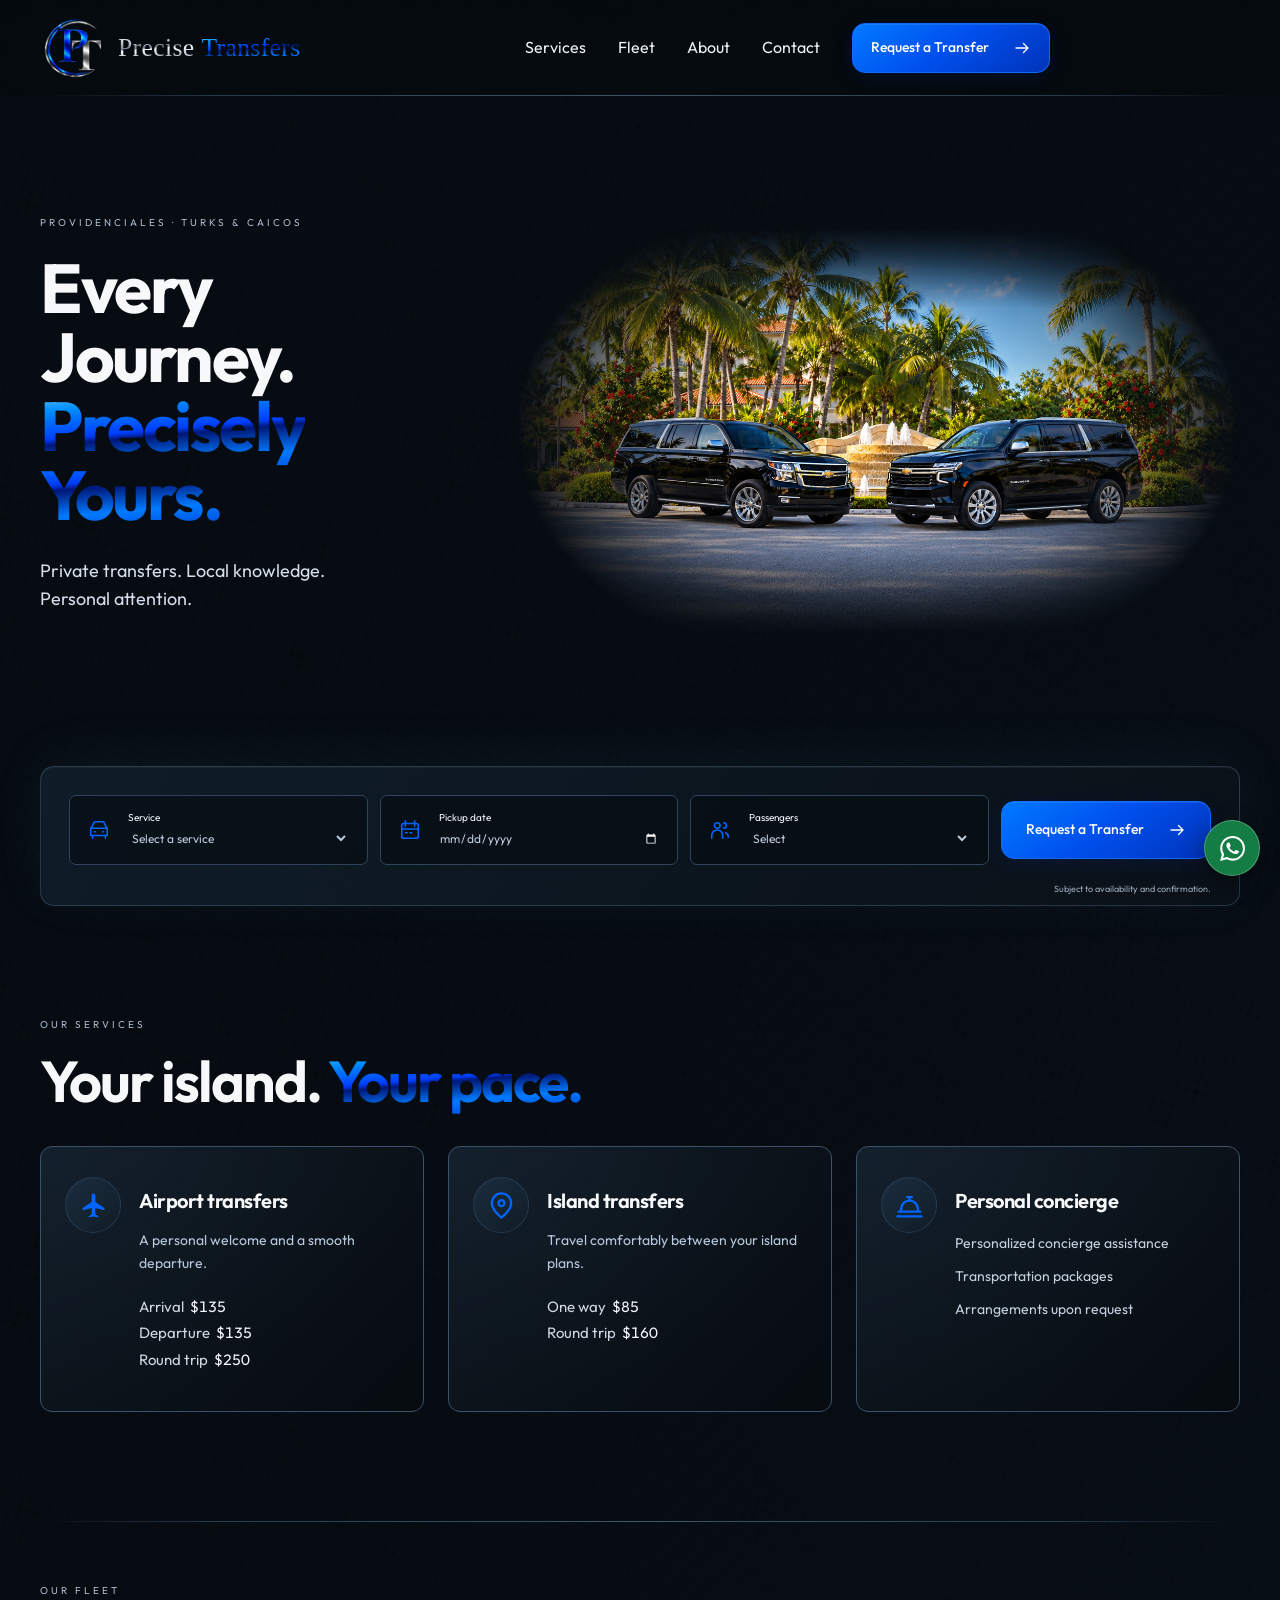
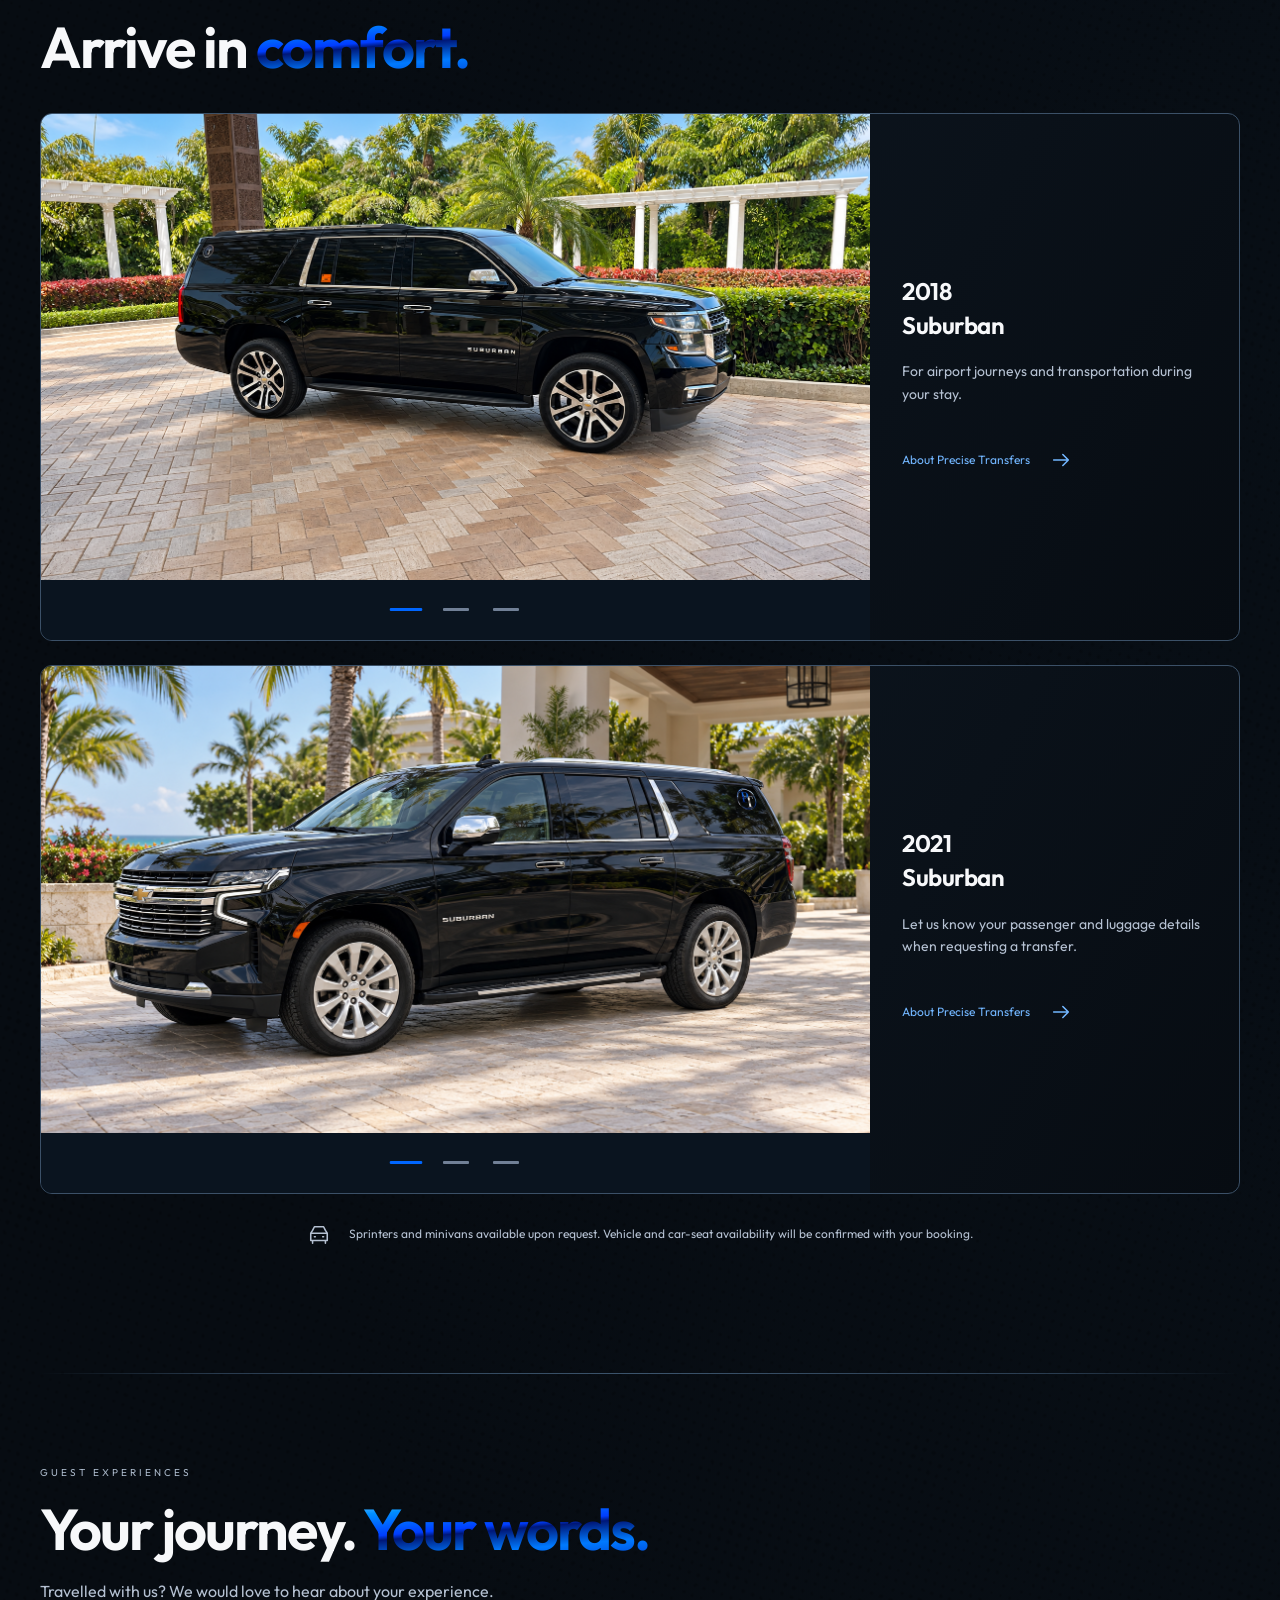
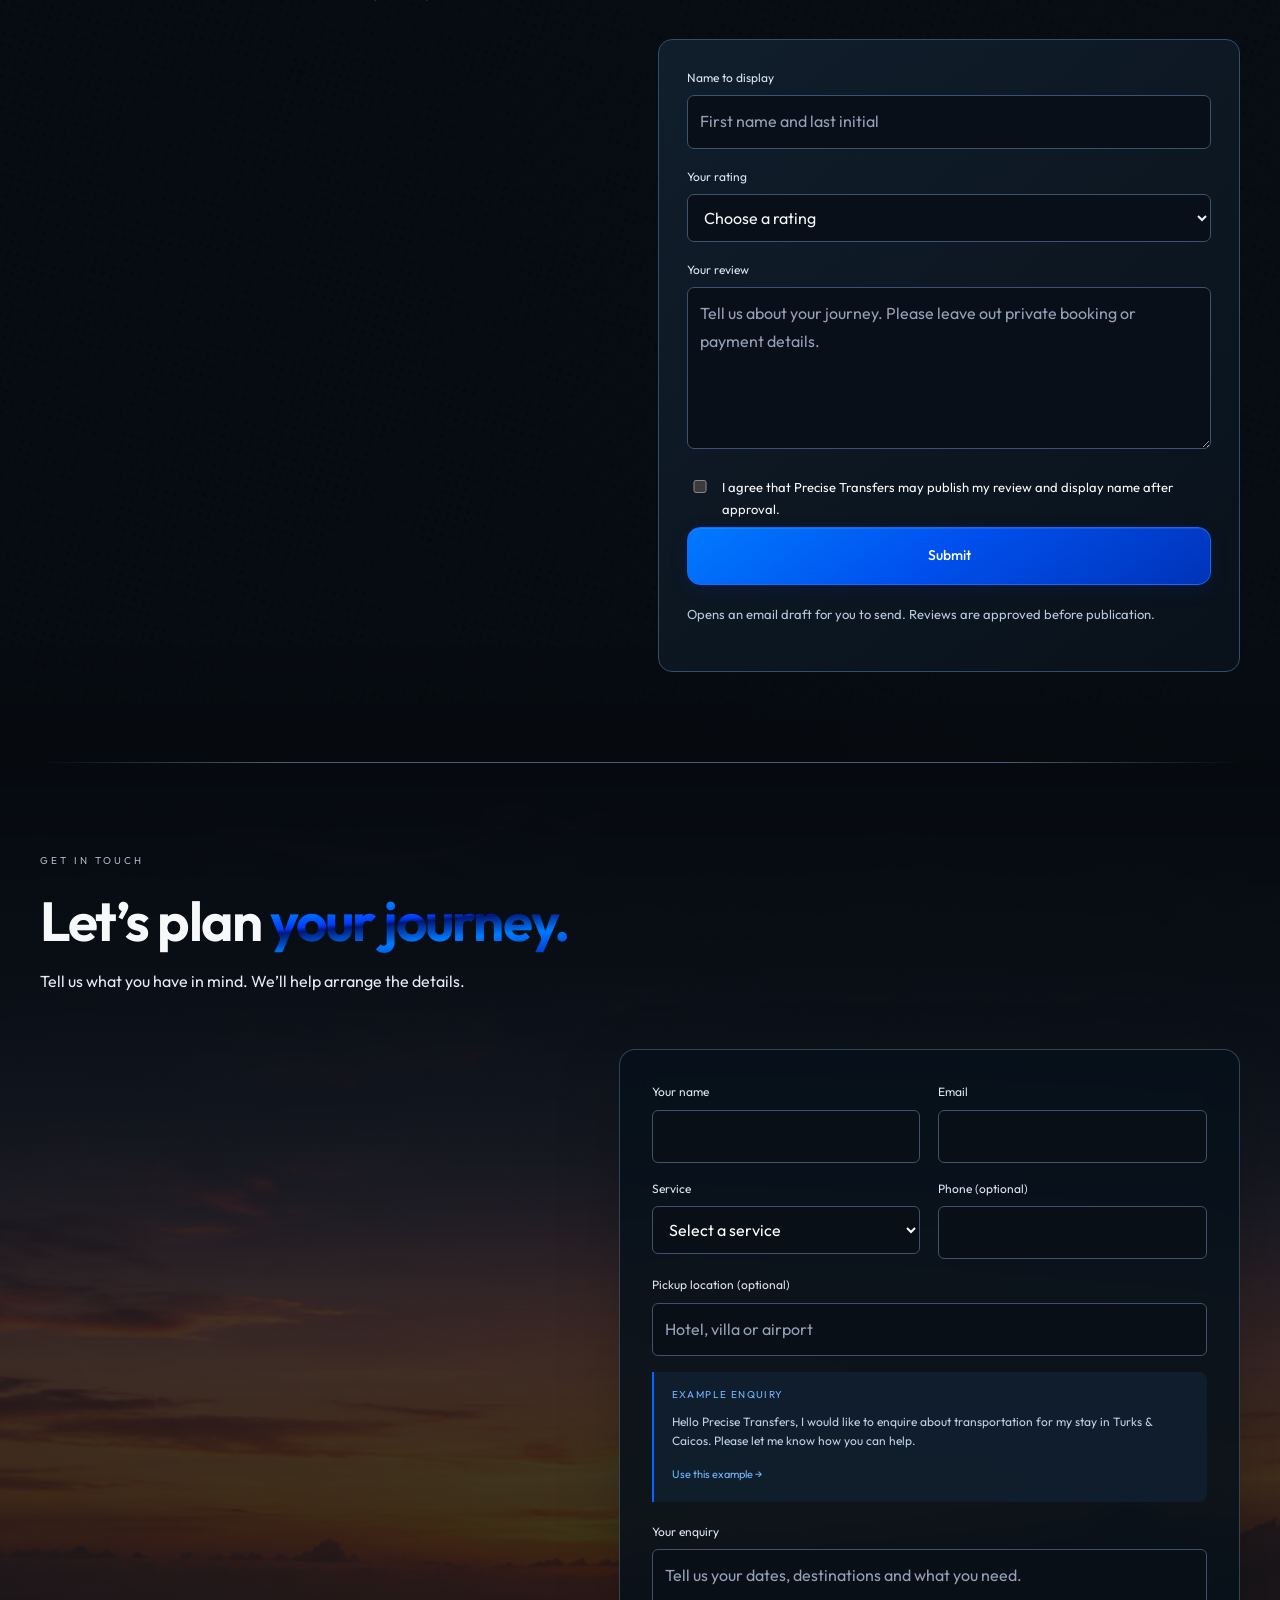
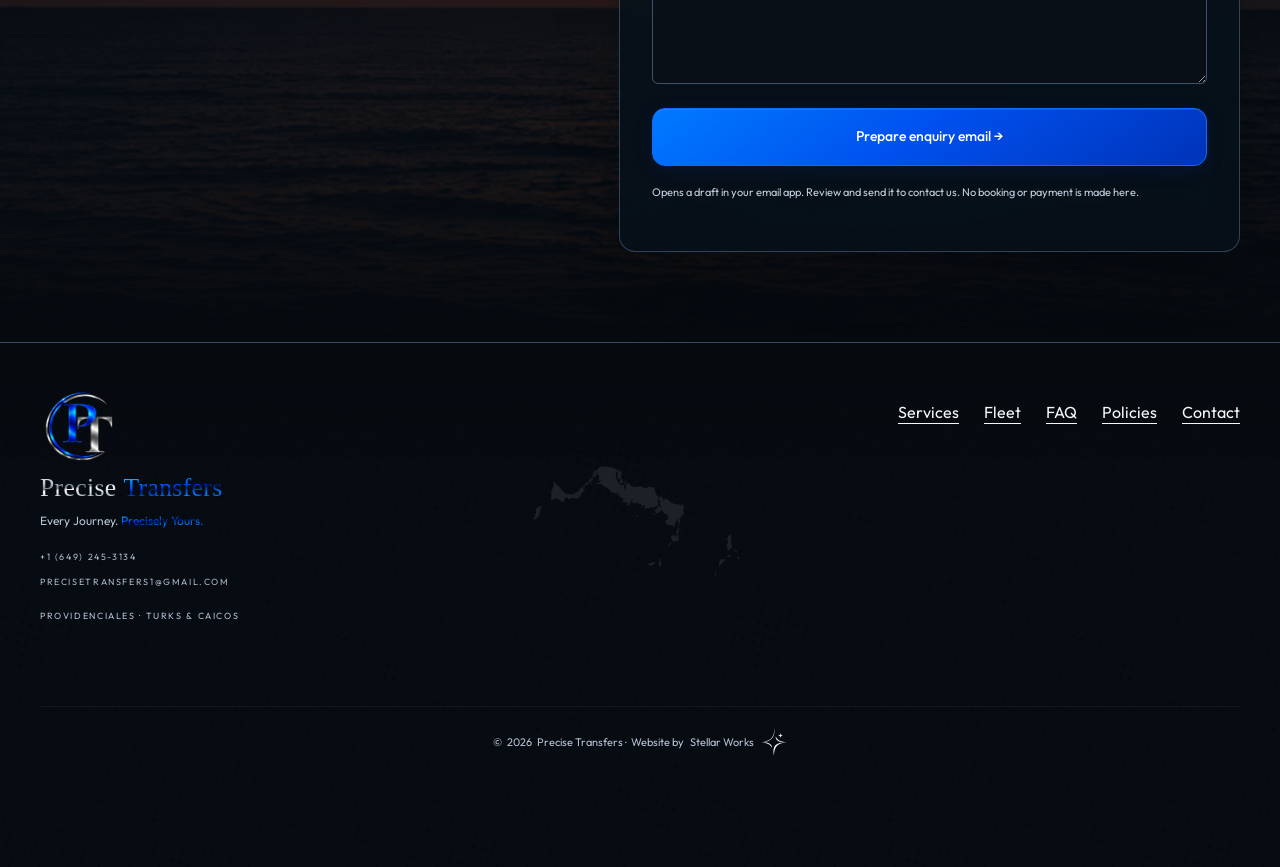
==== commit 973bb8f7: "Add files via upload" ====
--- a/index.html
+++ b/index.html
@@ -185,14 +185,50 @@
      href="mailto:Precisetransfers1@gmail.com">
     Precisetransfers1@gmail.com
   </a>
-</div><p class="eyebrow footer-location">Providenciales · Turks &amp; Caicos</p></div><nav aria-label="Footer navigation"><a href="#services">Services</a><a href="#fleet">Fleet</a><a href="faq.html">FAQ</a><a href="policies.html">Policies</a><a href="#contact">Contact</a></nav><p class="credits">© <span data-year>2026</span> Precise Transfers · <span class="agency-credit">
-  <span>Website by</span>
-  <span
-    class="stellar-footer-logo"
-    role="img"
-    aria-label="Stellar Works"
-  ></span>
-</span></p></footer>
+</div><p class="eyebrow footer-location">Providenciales · Turks &amp; Caicos</p></div><nav aria-label="Footer navigation"><a href="#services">Services</a><a href="#fleet">Fleet</a><a href="faq.html">FAQ</a><a href="policies.html">Policies</a><a href="#contact">Contact</a></nav><p class="credits">
+  © <span data-year>2026</span> Precise Transfers ·
+  <span class="agency-credit">
+    <span>Website by</span>
+    <span>Stellar Works</span>
+    <svg
+  class="stellar-star-inline"
+  viewBox="45 40 320 350"
+  xmlns="http://www.w3.org/2000/svg"
+  aria-hidden="true"
+  focusable="false"
+>
+  <g fill="currentColor">
+    <path d="
+      M213 52
+      C216 158 174 214 59 218
+      C165 203 205 169 213 52Z
+    "/>
+    <path d="
+      M224 148
+      C242 190 272 211 350 218
+      C261 218 224 205 224 148Z
+    "/>
+    <path d="
+      M59 218
+      C147 217 184 239 182 286
+      C164 242 125 227 59 218Z
+    "/>
+    <path d="
+      M204 375
+      C182 259 223 220 350 218
+      C247 236 210 260 204 375Z
+    "/>
+    <path d="
+      M281 106
+      C283 130 286 136 311 138
+      C287 140 283 146 281 170
+      C279 146 274 140 251 138
+      C275 136 279 131 281 106Z
+    "/>
+  </g>
+</svg>
+  </span>
+</p></footer>
 </body></html>
 
 
--- a/css/styles.css
+++ b/css/styles.css
@@ -0,0 +1,7 @@
+:root{--bg:#080b10;--surface:#101821;--text:#f4f6fa;--muted:#b5c1d2;--blue:#438fff;--line:#2b394c;--width:1200px;color-scheme:dark}
+*{box-sizing:border-box}html{scroll-behavior:smooth;scroll-padding-top:120px}body{margin:0;background:var(--bg);color:var(--text);font:16px/1.7 Arial,Helvetica,sans-serif}img{max-width:100%;height:auto}figure{margin:0}a{color:inherit;text-underline-offset:5px}button,input,select,textarea{font:inherit}button,a,input,textarea,select{-webkit-tap-highlight-color:transparent}a:focus-visible,button:focus-visible,input:focus-visible,textarea:focus-visible,select:focus-visible,summary:focus-visible{outline:3px solid #98c1ff;outline-offset:5px}button,summary{cursor:pointer}.container{width:min(var(--width),calc(100% - 64px));margin-inline:auto}.section{padding-block:112px}.eyebrow{text-transform:uppercase;letter-spacing:.23em;font-size:11px;font-weight:700;color:var(--muted);margin:0 0 22px}h1,h2,h3{line-height:1.08;letter-spacing:-.045em;margin:0}h1{font-size:clamp(48px,5.2vw,76px)}h2{font-size:clamp(36px,4.5vw,60px)}h3{font-size:27px}h1 span,h2 span,.footer-brand span{color:var(--blue)}p{margin:18px 0}.muted,.rate-note,.fleet-note{color:var(--muted)}.button{display:inline-flex;align-items:center;justify-content:center;gap:26px;padding:15px 23px;min-height:50px;border:1px solid #3888ff;border-radius:9px;background:#075bdf;color:white;font-size:14px;font-weight:700;text-decoration:none;transition:transform .2s,background .2s,box-shadow .2s}.button:hover{background:#126bef;transform:translateY(-2px);box-shadow:0 9px 25px #0059e524}.button.small{padding:12px 18px;min-height:44px}.text-link{font-size:14px;color:#87b7ff;text-decoration:none;display:inline-flex;gap:20px;align-items:center;padding:8px 0}.text-link:hover{text-decoration:underline}.site-header{position:sticky;top:0;z-index:20;background:#080b10f5;border-bottom:1px solid #ffffff0d;backdrop-filter:blur(16px)}.header-inner{min-height:98px;display:flex;justify-content:space-between;align-items:center;gap:35px}.brand{display:flex;align-items:center;flex-shrink:0}.brand img{width:126px;height:auto;display:block;padding:7px 0}#site-nav{display:flex;gap:32px;align-items:center}#site-nav>a:not(.button){font-size:13px;text-decoration:none;padding:12px 0;color:#d5deeb}#site-nav>a:hover{color:white}.menu-toggle{display:none;border:1px solid var(--line);border-radius:6px;background:var(--surface);color:white;padding:10px 14px}.hero{display:grid;grid-template-columns:.9fr 1.2fr;align-items:center;gap:35px;min-height:650px;padding-block:90px}.hero-description{font-size:19px;color:#d5ddeb;margin:30px 0}.hero-actions{display:flex;gap:22px;align-items:center;flex-wrap:wrap;margin-top:35px}.hero-photo{position:relative}.hero-photo img{display:block;width:100%;height:auto;border-radius:12px}.hero-photo figcaption{color:var(--muted);font-size:12px;letter-spacing:.06em;margin-top:14px}.journey-strip{border-block:1px solid var(--line);display:flex;align-items:center;justify-content:space-between;gap:30px;padding:24px 0}.journey-strip p{margin:0}.journey-strip .eyebrow{display:inline-block;margin:0 0 5px}.section-heading{margin-bottom:48px}.section-heading>p:last-child{max-width:600px;color:var(--muted)}.mobile-break{display:none}.service-grid{display:grid;grid-template-columns:repeat(3,minmax(0,1fr));gap:28px}.service-card{background:linear-gradient(140deg,#18233088,#0d131b);border:1px solid var(--line);border-radius:14px;padding:35px;display:flex;flex-direction:column;transition:border-color .25s,transform .25s}.service-card:hover{border-color:#53749e;transform:translateY(-3px)}.service-number{font-size:10px;letter-spacing:.2em;color:#96b3d8;margin-bottom:32px}.service-card h3{font-size:24px;letter-spacing:-.025em}.service-card p{color:var(--muted);font-size:14px}.service-card .text-link{margin-top:auto}.rates{margin:20px 0 30px}.rates div{display:flex;justify-content:space-between;gap:20px;padding:6px 0}.rates dt{color:#ced6e3;font-size:15px}.rates dd{margin:0;font-weight:700;font-variant-numeric:tabular-nums}.quote-note{padding-block:24px}.rate-note{font-size:12px;max-width:780px;margin-top:25px}.fleet-list{display:grid;gap:36px}.fleet-row{display:grid;grid-template-columns:1.8fr 1fr;border:1px solid var(--line);border-radius:14px;overflow:hidden;background:var(--surface)}.fleet-row figure{align-self:center}.fleet-row img{width:100%;height:auto;display:block}.fleet-row figcaption{font-size:11px;color:var(--muted);padding:10px 18px}.fleet-copy{align-self:center;padding:38px}.fleet-copy h3{font-size:36px}.fleet-copy p:not(.eyebrow){font-size:14px;color:var(--muted)}.fleet-copy .text-link{margin-top:18px}.fleet-note{font-size:13px;margin-top:30px}.about-section{background:linear-gradient(135deg,#12213666,#0b1119);border-block:1px solid #233246}.about-grid{display:grid;grid-template-columns:1fr 1fr;gap:90px;align-items:center}.about-copy p:first-child{margin-top:0}.booking-grid{display:grid;grid-template-columns:.85fr 1.15fr;gap:90px;align-items:start}.booking-intro>p{max-width:420px}.steps{padding:0;list-style:none;counter-reset:steps;margin:40px 0}.steps li{counter-increment:steps;position:relative;padding:0 0 25px 48px}.steps li:before{content:"0" counter(steps);position:absolute;left:0;top:0;color:var(--blue);font-size:13px}.steps b,.steps span{display:block}.steps span{font-size:13px;color:var(--muted)}.booking-intro .muted{font-size:13px}.request-form{padding:36px;border:1px solid var(--line);border-radius:14px;background:var(--surface)}.field{margin-bottom:20px}.field label,#email-fallback>label{display:block;font-size:12px;margin-bottom:7px;color:#dce5f3}.field input,.field select,.field textarea,#email-copy{width:100%;min-width:0;border:1px solid #41516b;background:#090f17;border-radius:6px;padding:12px;color:white;min-height:48px}.field textarea,#email-copy{resize:vertical}.field input::placeholder,.field textarea::placeholder{color:#93a1b6}.form-pair{display:grid;grid-template-columns:1fr 1fr;gap:18px}.check{display:flex;align-items:flex-start;gap:12px;font-size:12px;color:#ccd7e7;margin:22px 0}.check input{margin-top:5px;accent-color:var(--blue);width:18px;height:18px;flex-shrink:0}.request-form .button{width:100%}.request-form .muted,#form-status{font-size:12px}#form-status{color:#b5d3ff;overflow-wrap:anywhere}.secondary-button{background:transparent;border:1px solid var(--line);color:white;border-radius:6px;padding:10px 18px;margin-top:12px}.faq{max-width:900px;padding-top:40px}.faq details{border-bottom:1px solid var(--line);padding:23px 0}.faq summary{font-weight:700;padding-right:15px}.faq details p{color:var(--muted);font-size:14px;max-width:720px}.contact-section{padding:100px 0;background:radial-gradient(ellipse at bottom,#13366277,transparent 70%),#0c131d;border-block:1px solid var(--line);text-align:center}.contact-section>div>p{color:var(--muted)}.contact-links{display:flex;gap:60px;justify-content:center;flex-wrap:wrap;margin-top:45px}.contact-links a{text-decoration:none;overflow-wrap:anywhere;max-width:100%}.contact-links span{display:block;font-size:12px;color:var(--muted);margin-bottom:8px}.contact-links strong{font-size:clamp(16px,2vw,23px)}.contact-links a:hover strong{color:var(--blue)}.site-footer{display:flex;align-items:center;justify-content:space-between;gap:30px;flex-wrap:wrap;padding-block:50px}.footer-brand{font:20px Georgia,serif;text-decoration:none}.site-footer p{font-size:12px;color:var(--muted)}.site-footer nav{display:flex;gap:28px;flex-wrap:wrap;font-size:13px}.credits{flex-basis:100%;border-top:1px solid var(--line);padding-top:25px;margin:0}.skip-link{position:fixed;top:-100px;left:20px;background:#132742;padding:12px;z-index:100}.skip-link:focus{top:15px}.logo-intro{position:fixed;inset:0;z-index:50;display:grid;place-items:center;pointer-events:none;background:transparent}.logo-intro[hidden]{display:none}.logo-intro img{width:min(340px,65vw);height:auto;animation:logo-arrival 1.55s ease both}.reveal{opacity:1;transform:none}.motion-ready .reveal{opacity:0;transform:translateY(18px);transition:opacity .65s ease,transform .65s ease}.motion-ready .reveal.is-visible{opacity:1;transform:none}.intro-running .hero-copy,.intro-running .hero-photo{animation:hero-arrival .8s 1.05s both}.policy-page{max-width:850px;padding-block:70px 100px}.policy-page h1{margin-bottom:50px}.policy-page h2{font-size:25px;margin:40px 0 12px}.policy-page p{color:#c9d4e4}.development-notice{font-size:12px;background:#152235;text-align:center;margin:0;padding:8px}.policy-page section{padding:0}.policy-page .eyebrow{color:var(--blue)}[hidden]{display:none!important}@keyframes logo-arrival{0%{opacity:0;transform:translateY(8px) scale(.96)}25%,60%{opacity:1;transform:none}100%{opacity:0;transform:translateY(-10px) scale(.98)}}@keyframes hero-arrival{from{opacity:0;transform:translateY(10px)}to{opacity:1;transform:none}}
+@media(min-width:1500px){:root{--width:1320px}.hero{min-height:740px}}
+@media(max-width:1000px){.hero{grid-template-columns:1fr;gap:45px;padding-block:65px}.hero-copy{max-width:750px}.hero h1{font-size:clamp(48px,8vw,76px)}.hero-photo{max-width:900px}.section{padding-block:80px}.service-grid{gap:16px}.service-card{padding:25px}.about-grid,.booking-grid{gap:40px}.fleet-copy{padding:28px}#site-nav{gap:22px}}
+@media(max-width:760px){html{scroll-padding-top:100px}.container{width:calc(100% - 40px)}.header-inner{min-height:85px;flex-wrap:wrap;gap:10px;padding-block:8px}.brand img{width:102px}#site-nav{flex-basis:100%;flex-wrap:wrap;gap:16px;padding:10px 0 18px}.has-menu #site-nav{display:none}.has-menu #site-nav.is-open{display:flex;flex-direction:column;align-items:stretch}.has-menu #site-nav a{padding:12px}.has-menu .menu-toggle{display:block}.hero{padding-block:52px}.hero h1{font-size:clamp(44px,10vw,68px)}.hero-description{font-size:17px}.hero-actions{gap:18px}.hero-photo figcaption{font-size:11px}.journey-strip{align-items:flex-start;flex-direction:column;gap:12px}.journey-strip p{font-size:14px}.section{padding-block:68px}.section-heading{margin-bottom:32px}.service-grid,.about-grid,.booking-grid,.fleet-row{grid-template-columns:1fr}.service-grid{gap:22px}.service-card{padding:30px}.service-card h3{font-size:28px}.service-number{margin-bottom:24px}.rates{margin-block:15px 25px}.fleet-copy{padding:28px}.fleet-copy h3{font-size:30px}.fleet-copy h3 br{display:none}.fleet-copy h3 br:after{content:' '}.fleet-list{gap:28px}.about-grid,.booking-grid{gap:40px}.request-form{padding:24px}.form-pair{grid-template-columns:1fr;gap:0}.contact-section{padding:70px 0}.contact-links{flex-direction:column;gap:30px}.site-footer{align-items:flex-start;flex-direction:column;padding-block:40px}.credits{width:100%}.faq{padding-top:10px}}
+@media(prefers-reduced-motion:reduce){html{scroll-behavior:auto}*,*::before,*::after{animation:none!important;transition:none!important}.logo-intro{display:none!important}.motion-ready .reveal{opacity:1;transform:none}}
+
--- a/css/mockup.css
+++ b/css/mockup.css
@@ -0,0 +1,16 @@
+/* Approved mockup styling. Local font and assets keep the site self-contained. */
+@font-face{font-family:Outfit;src:url('../assets/fonts/Outfit-Variable.ttf') format('truetype');font-weight:100 900;font-display:swap}
+:root{--bg:#060a0f;--text:#f7f8fa;--width:1200px;--blue:#1683ff}
+body{font-family:Outfit,Arial,sans-serif;font-weight:400;-webkit-font-smoothing:antialiased;background:radial-gradient(ellipse at 100% 36%,#0b17222b,transparent 55%),#060a0f}
+h1,h2,h3{font-family:Outfit,Arial,sans-serif;font-weight:650;letter-spacing:-.035em}h1{font-weight:700}h1 span,h2 span,.blue-text{color:#1683ff;background:linear-gradient(175deg,#5dbcff 1%,#0083ff 39%,#0055f5 72%,#063dbc 100%);-webkit-background-clip:text;background-clip:text;-webkit-text-fill-color:transparent}
+.icon{width:22px;height:22px;flex-shrink:0;display:inline-block;vertical-align:middle}.button .icon{width:18px;height:18px}.button{background:linear-gradient(170deg,#0697ff,#0068ff 50%,#0643e1);box-shadow:inset 0 1px 0 #b6dbff66,0 5px 16px #004fff22;border:1px solid #178eff;border-radius:13px;font-weight:500;font-size:14px;padding:16px 24px;gap:24px}.button:hover{background:linear-gradient(170deg,#2aa7ff,#057aff 50%,#1157ef);box-shadow:0 7px 22px #076dff55}.eyebrow{font-size:10px;font-weight:400;letter-spacing:.3em;color:#aab8c9}
+.site-header{background:#060a0fe8;border-color:#ffffff0a}.header-inner{min-height:96px}.brand{gap:12px;text-decoration:none}.brand-symbol{position:relative;width:48px;height:48px;display:block;overflow:hidden;flex-shrink:0}.brand-symbol img{position:absolute;width:89px!important;max-width:none;height:auto;left:-21px;top:0;padding:0!important}.brand-name{font-family:Georgia,serif;font-size:18px;white-space:nowrap;letter-spacing:-.035em;font-weight:400}.brand-name b{font-weight:400;color:#008bff}#site-nav{gap:32px}#site-nav>a:not(.button){font-size:13px;color:#eef1f5}#site-nav>a:not(.button):hover{box-shadow:0 2px 0 #168dff}
+.hero{position:relative;display:flex;min-height:690px;padding-block:70px;isolation:isolate}.hero-copy{width:49%;z-index:2;position:relative}.hero h1{font-size:clamp(56px,5.4vw,79px);line-height:1;max-width:580px}.hero .eyebrow{font-size:10px;white-space:nowrap}.hero-description{font-size:18px;line-height:1.55;margin:28px 0 35px}.hero-photo{position:absolute;width:80%;right:calc((min(1200px,100vw - 64px) - 100vw)/2);top:0;bottom:0;z-index:-1;overflow:hidden;display:flex;align-items:center;border-radius:0;mask-image:linear-gradient(to right,transparent 0%,#000 25%),linear-gradient(to bottom,#000 75%,transparent 100%);mask-composite:intersect;-webkit-mask-image:linear-gradient(to right,transparent,#000 25%)}.hero-photo:after{content:'';position:absolute;inset:0;background:linear-gradient(to bottom,transparent 75%,#060a0f),linear-gradient(to right,#060a0f55,transparent 60%);pointer-events:none}.hero-photo img{width:100%;height:100%;object-fit:cover;object-position:56% 50%;border-radius:0}.hero-actions .text-link{display:none}
+.quick-wrap{position:relative;margin-top:0}.quick-booking{display:grid;grid-template-columns:1fr 1fr 1fr auto;gap:12px;padding:28px 28px 40px;border:1px solid #465e777d;border-radius:14px;background:linear-gradient(125deg,#101e2be8,#0b1119e8);box-shadow:0 -10px 55px #5290d511,inset 0 1px 0 #ffffff0c;position:relative;align-items:center}.quick-booking>label{display:flex;align-items:center;gap:18px;padding:13px 18px;border:1px solid #31445b;border-radius:7px;background:#050b12a6;min-width:0}.quick-booking>label>span{font-size:10px;color:#f4f6fa;display:block;width:100%;min-width:0}.quick-booking input,.quick-booking select{display:block;width:100%;min-width:0;border:0;background:transparent;color:#bcc9db;font:12px Outfit,sans-serif;padding:4px 0;min-height:24px;outline-offset:0}.quick-booking option{background:#101821}.quick-booking>p{position:absolute;bottom:9px;right:28px;font-size:9px;color:#9caabb;margin:0}.section{padding-block:110px}.section-heading{margin-bottom:34px}.section-heading .eyebrow{margin-bottom:17px}h2{font-size:clamp(40px,4.5vw,62px)}
+.service-grid{gap:24px}.service-card{position:relative;display:block;padding:34px 25px 26px 98px;border:1px solid #3c526a;border-radius:12px;background:radial-gradient(ellipse at top left,#24405933,transparent 70%),linear-gradient(135deg,#101922,#060b10);min-height:235px}.service-icon{position:absolute;left:24px;top:30px;border:1px solid #4d709545;border-radius:50%;width:56px;height:56px;display:grid;place-items:center;background:linear-gradient(140deg,#243a5088,#121e2988);color:#cfdaeb}.service-icon .icon{width:29px;height:29px;stroke-width:1.9}.service-card h3{font-size:20px;letter-spacing:-.025em;white-space:nowrap;line-height:1.3;margin:7px 0 15px}.service-card p{line-height:1.55}.rates{margin:8px 0 12px}.rates div{justify-content:flex-start;padding:2px 0;gap:6px;line-height:1.5}.rates dt,.rates dd{font-size:15px;font-weight:400}.rates dd{color:#f4f6fa}.service-card .text-link{font-size:12px;margin-top:7px}.service-card .text-link .icon{width:15px}.rate-note{text-align:center;font-size:11px;max-width:none;margin-top:23px}
+#fleet{padding-top:0}.fleet-list{gap:24px}.fleet-row{grid-template-columns:2.25fr 1fr;background:linear-gradient(120deg,#101b27,#070c12);border-color:#3b5067;border-radius:12px}.fleet-row figure{position:relative}.fleet-row figure img{width:100%;height:auto;object-fit:contain}.fleet-row figcaption{position:absolute;bottom:0;left:0;right:0;background:#070b11b8;font-size:10px}.fleet-copy{padding:32px}.fleet-copy .eyebrow{display:none}.fleet-copy h3{font-size:24px;line-height:1.4;letter-spacing:-.02em}.fleet-copy p{font-size:15px;line-height:1.6}.fleet-copy .text-link{font-size:12px}.fleet-note{text-align:center;display:flex;align-items:center;justify-content:center;gap:18px;font-size:12px;margin-top:30px}.fleet-note .icon{width:24px}
+.contact-section{position:relative;isolation:isolate;background:linear-gradient(to bottom,#060a0f 0%,#07111b77 35%,#050a11a6 100%),url('../assets/images/sunset-footer.png') center 62%/cover no-repeat;min-height:400px;padding:65px 0 80px;border-top:1px solid #31475c;border-bottom:1px solid #1e2d3d}.contact-section h2{font-size:clamp(38px,4.3vw,60px)}.contact-section>.container>p:not(.eyebrow){font-size:14px;color:#f0f1f4}.contact-links{gap:72px;margin-top:42px}.contact-links a{display:flex;align-items:center;gap:17px;text-align:left}.contact-links a>i{width:58px;height:58px;display:grid;place-items:center;background:#07162ad9;border:1px solid #0d8eff;border-radius:50%;box-shadow:0 0 20px #0058ff22}.contact-links .icon{width:27px;height:27px}.contact-links a>span{font-size:12px;color:#c7d7ec}.contact-links strong{font-size:21px;color:white;display:block;margin-top:3px;font-weight:550}.site-footer{padding-block:45px;background:transparent}.site-footer>div>p{margin:8px 0 0 60px}.site-footer .footer-location{font-size:9px;margin-top:24px;letter-spacing:.18em}.site-footer nav{font-size:12px}.credits{font-size:10px!important;text-align:right;border:0;padding:0;margin-top:0;flex-basis:auto}.interior-main{min-height:65vh}.interior-main .section{padding-top:90px}.interior-main .about-section{border:0;background:radial-gradient(ellipse at top,#102e4733,transparent)}.interior-main .faq{padding-top:90px}.policy-page h1{font-size:56px}.logo-intro{background:none!important}
+@media(min-width:1500px){:root{--width:1200px}.hero{min-height:740px}}
+@media(max-width:1100px){.brand-name{font-size:15px}#site-nav{gap:20px}.hero{min-height:650px}.hero h1{font-size:68px}.service-card{padding:25px 22px 25px 78px}.service-icon{left:18px;top:25px;width:44px;height:44px}.service-icon .icon{width:25px}.service-card h3{font-size:17px}.quick-booking{grid-template-columns:1fr 1fr 1fr}.quick-booking .button{grid-column:1/-1;justify-self:end;margin-top:3px}.hero-photo{right:-32px;width:84%}.fleet-copy{padding:25px}.fleet-copy h3{font-size:22px}}
+@media(max-width:760px){.header-inner{min-height:83px}.brand-symbol{width:42px;height:43px}.brand-symbol img{width:80px!important;left:-19px}.brand-name{font-size:14px}.brand{gap:6px}.menu-toggle{font:12px Outfit,sans-serif;background:transparent;padding:9px}.hero{min-height:0;display:flex;flex-direction:column;align-items:stretch;padding:45px 0 0;gap:0}.hero-copy{width:100%}.hero h1{font-size:clamp(49px,10.5vw,66px);line-height:1.06}.hero h1>br:first-of-type{display:none}.hero h1>br:first-of-type:after{content:' '}.hero h1 span br{display:none}.hero .eyebrow{font-size:8px;letter-spacing:.2em}.hero-description{font-size:16px;margin:22px 0}.hero-photo{position:relative;inset:auto;width:calc(100% + 40px);margin:24px -20px 0;min-height:270px;z-index:0;display:block;mask-image:none;-webkit-mask-image:none}.hero-photo img{width:100%;height:auto;object-fit:contain}.hero-photo:after{background:linear-gradient(to bottom,#060a0f 0%,transparent 15%,transparent 80%,#060a0f)}.hero-actions{margin-top:25px}.hero .hero-actions .button{font-size:13px}.quick-wrap{margin-top:15px}.quick-booking{grid-template-columns:1fr;padding:20px 20px 42px;gap:12px}.quick-booking .button{width:100%;grid-column:auto}.quick-booking>p{font-size:9px;text-align:center;right:12px;left:12px}.quick-booking>label{padding:10px 15px}.section{padding-block:65px}h2{font-size:42px}.service-grid{gap:20px}.service-card{padding:27px 24px 25px 96px;min-height:0}.service-icon{left:23px;top:26px;width:51px;height:51px}.service-card h3{font-size:21px}.service-card .text-link{font-size:12px}.rates dt,.rates dd{font-size:16px}.rate-note{font-size:10px}.fleet-row{grid-template-columns:1fr}.fleet-copy{padding:23px}.fleet-copy h3{font-size:23px}.fleet-note{align-items:flex-start;text-align:left;font-size:11px}.contact-section{min-height:440px;padding:58px 0;background-position:center bottom}.contact-section h2{font-size:42px}.contact-links{gap:24px;align-items:center}.contact-links a{width:100%;gap:13px}.contact-links a>i{width:48px;height:48px;flex-shrink:0}.contact-links strong{font-size:18px}.contact-links span{min-width:0}.contact-links .icon{width:23px}.site-footer .brand-name{font-size:16px}.site-footer>div>p{margin-left:48px}.site-footer nav{gap:25px}.credits{text-align:left}.policy-page h1{font-size:40px}}
+@media(prefers-reduced-motion:reduce){.hero-photo{animation:none!important}}
--- a/css/refresh.css
+++ b/css/refresh.css
@@ -0,0 +1,518 @@
+/* Latest requested changes. Load after styles.css and mockup.css. */
+.brand .pt-mark{position:static;width:66px;height:66px;max-width:100%;object-fit:contain;padding:0;display:block}.brand{min-width:66px}.logo-intro img{width:min(300px,64vw);height:auto}.site-footer .brand .pt-mark{width:78px;height:78px}.site-footer>div>p{margin:8px 0 0}.footer-company{font:500 clamp(22px,3vw,32px)/1.2 Outfit,sans-serif!important;letter-spacing:.03em;background:linear-gradient(110deg,#f7fbff 0%,#becbdd 30%,#41b8ff 57%,#0578ff 80%,#064ce4);background-clip:text;-webkit-background-clip:text;color:transparent!important;-webkit-text-fill-color:transparent}.site-footer .footer-location{margin-top:20px}
+.site-header{border-bottom:0}.header-inner{position:relative}.header-inner:after,.section-divider:after{content:'';position:absolute;height:1px;left:0;right:0;bottom:0;background:linear-gradient(90deg,transparent,#47648388 15%,#567899aa 50%,#47648388 85%,transparent);pointer-events:none}.site-footer{position:relative}.site-footer:before{content:'';position:absolute;top:0;height:1px;left:calc((100% - 100vw)/2);width:100vw;background:#344c64}.contact-section{border:0}.faq details{border:0;position:relative}.faq details:after{content:'';height:1px;position:absolute;bottom:0;left:0;right:0;background:linear-gradient(90deg,transparent,#344c64 14%,#344c64 86%,transparent)}.about-section{border:0}.section-divider{position:relative}
+.hero{min-height:670px}.hero-photo{width:85%;right:-5%;top:8%;bottom:4%;overflow:visible;mask:none!important;-webkit-mask:none!important;background:transparent}.hero-photo:after{display:none}.hero-slideshow{width:100%;height:100%}.hero-slideshow .slides{height:100%;aspect-ratio:auto;mask-image:radial-gradient(ellipse 63% 55% at 56% 49%,#000 40%,#000d 58%,transparent 94%);-webkit-mask-image:radial-gradient(ellipse 63% 55% at 56% 49%,#000 40%,#000d 58%,transparent 94%)}.hero-slideshow .slide img{object-fit:contain!important;width:100%;height:100%;background:none!important}.hero-slideshow .slideshow-controls{position:absolute;bottom:10px;left:45%;right:5%;justify-content:center;background:#08111bbb;border:1px solid #25446188;border-radius:30px}.hero-copy{pointer-events:none}.hero-copy a{pointer-events:auto}
+.slideshow{position:relative;isolation:isolate;min-width:0}.slides{position:relative;aspect-ratio:16/9;overflow:hidden;background:#070c12}.slide{position:absolute;inset:0;opacity:0;visibility:hidden;transition:opacity .65s ease,visibility .65s;pointer-events:none}.slide.is-active{opacity:1;visibility:visible;z-index:1}.slide img{display:block;width:100%!important;height:100%!important;object-fit:contain!important;background:#070c12}.slideshow-controls{display:flex;align-items:center;justify-content:center;gap:8px;padding:10px 12px;position:relative;z-index:4;background:#0a141f}.slideshow-controls button{border:1px solid #31475f;background:#102034;color:#e7f1ff;min-width:36px;min-height:36px;border-radius:50%;font:14px Outfit,sans-serif;cursor:pointer}.slideshow-controls [data-play]{border-radius:20px;padding:0 14px;font-size:11px}.slide-dots{display:flex;gap:3px}.slide-dots button{min-width:30px;min-height:34px;border:0;background:transparent;position:relative}.slide-dots button:after{content:'';position:absolute;width:6px;height:6px;border-radius:50%;background:#7187a2;left:12px;top:14px}.slide-dots button[aria-pressed=true]:after{background:#2e9aff;box-shadow:0 0 8px #008aff99}.slide-count{font-size:10px;color:#b7c7dd;min-width:34px}.fleet-row figure{min-width:0;width:100%}.fleet-row figcaption{position:static;background:#0a141f;padding:3px 16px 12px;text-align:center;font-size:10px}.rates a{text-decoration:none;color:inherit}.rates a:hover{color:#66b2ff;text-decoration:underline}.fleet-copy{min-width:0}
+.contact-section{position:relative;isolation:isolate;padding:90px 0;background:linear-gradient(to bottom,#060a0f 0%,#060a0fcc 14%,#060a0f40 46%,#060a0f6b 68%,#060a0f 100%),url('../assets/images/sunset-footer.png') center center/cover no-repeat;text-align:left}.contact-section:before{content:'';position:absolute;top:0;left:50%;transform:translateX(-50%);width:min(1200px,calc(100% - 64px));height:1px;background:linear-gradient(90deg,transparent,#45617b 20%,#45617b 80%,transparent)}.contact-form-grid{display:grid;grid-template-columns:.9fr 1.1fr;gap:70px;align-items:center}.contact-intro h2{line-height:1.08}.contact-intro>p:not(.eyebrow){color:#e4ebf4;max-width:400px}.contact-direct{display:flex;flex-direction:column;gap:13px;margin-top:32px;overflow-wrap:anywhere}.contact-direct a{text-decoration:none;color:#dbeaff}.contact-form{background:#07111bd9;border:1px solid #56718d88;border-radius:16px;padding:32px;backdrop-filter:blur(14px);box-shadow:0 16px 65px #0003}.contact-form .button{width:100%}.contact-form .field{margin-bottom:16px}.form-disclosure{font-size:11px;color:#c3d0df;line-height:1.6}.contact-form [data-form-status]{font-size:12px;color:#c0dcff}.enquiry-example{padding:15px 18px;background:#11233a99;border-left:2px solid #398eff;margin:6px 0 20px;border-radius:0 8px 8px 0}.enquiry-example p{font-size:12px;color:#c0d1e5;line-height:1.6;margin:0 0 9px}.enquiry-example .example-label{font-size:10px;letter-spacing:.14em;text-transform:uppercase;color:#8fc1ff}.enquiry-example .text-link{background:none;border:0;padding:0;font-size:11px;cursor:pointer}.contact-form [data-email-copy]{width:100%;background:#070f19;border:1px solid #405778;color:white;border-radius:7px;padding:12px;resize:vertical}.contact-form [data-email-fallback]>label{font-size:11px;display:block;margin-bottom:8px}
+.about-gallery-section{padding-bottom:95px}.about-photo-grid{display:grid;grid-template-columns:1.5fr 1fr;gap:30px;align-items:start}.about-photo-grid img{width:100%;height:460px;object-fit:cover;border-radius:14px;display:block}.about-photo-grid figure:nth-child(2){margin-top:65px}.about-photo-grid figcaption{font-size:12px;color:#b9c9dc;margin-top:13px}
+@media(max-width:1000px){.contact-form-grid{gap:30px}.hero-photo{right:-4%;width:90%}.hero-slideshow .slideshow-controls{left:40%;right:4%}.slideshow-controls{gap:4px;padding:8px}.contact-form{padding:25px}}
+@media(max-width:760px){.brand .pt-mark{width:60px;height:60px}.hero{min-height:0}.hero-photo{width:calc(100% + 40px);margin:12px -20px 0;position:relative;inset:auto;height:auto;min-height:0;z-index:0}.hero-slideshow .slides{height:auto;aspect-ratio:16/10;mask-image:radial-gradient(ellipse 75% 67% at 50% 49%,#000 54%,transparent 100%);-webkit-mask-image:radial-gradient(ellipse 75% 67% at 50% 49%,#000 54%,transparent 100%)}.hero-slideshow .slideshow-controls{position:relative;left:auto;right:auto;bottom:auto;margin:0 30px 15px}.contact-form-grid{grid-template-columns:1fr;gap:30px}.contact-section{padding:60px 0;background-position:center bottom}.contact-section:before{width:calc(100% - 40px)}.contact-form{padding:23px}.contact-intro h2{font-size:42px}.contact-direct{gap:8px;font-size:14px}.about-photo-grid{grid-template-columns:1fr;gap:28px}.about-photo-grid figure:nth-child(2){margin-top:0}.about-photo-grid img{height:auto;max-height:500px;object-fit:contain;background:#0c141e}.about-gallery-section{padding-bottom:65px}.slideshow-controls{gap:5px}.slide-count{font-size:9px}.slide-dots button{min-width:26px}.slide-dots button:after{left:10px}.site-footer .brand .pt-mark{width:70px;height:70px}}
+@media(prefers-reduced-motion:reduce){.slide{transition:none!important}}
+/* Longer intro: black background fades away to reveal the site */
+.logo-intro:not([hidden]) {
+  display: grid;
+  place-items: center;
+  background: #000 !important;
+  z-index: 1000;
+  pointer-events: auto;
+  animation: intro-screen 4.6s ease both;
+}
+
+.logo-intro img {
+  width: min(330px, 66vw);
+  height: auto;
+  animation: intro-mark 1.1s ease-out both;
+}
+
+.intro-running .hero-copy,
+.intro-running .hero-photo {
+  animation: none !important;
+}
+
+@keyframes intro-mark {
+  from {
+    opacity: 0;
+    transform: translateY(10px) scale(.95);
+  }
+  to {
+    opacity: 1;
+    transform: none;
+  }
+}
+
+@keyframes intro-screen {
+  0%, 72% {
+    opacity: 1;
+  }
+  100% {
+    opacity: 0;
+  }
+}
+
+/* Static hero: show the full picture without cutting off either SUV */
+.hero-photo.hero-static {
+  display: flex;
+  align-items: center;
+  justify-content: center;
+  overflow: visible;
+  mask: none !important;
+  -webkit-mask: none !important;
+}
+
+.hero-photo.hero-static img {
+  display: block;
+  width: 100%;
+  height: auto !important;
+  object-fit: contain !important;
+  border-radius: 0;
+
+  /* Soften the outer background without cropping the vehicles */
+  mask-image: radial-gradient(
+    ellipse 78% 76% at 50% 50%,
+    #000 60%,
+    transparent 100%
+  );
+  -webkit-mask-image: radial-gradient(
+    ellipse 78% 76% at 50% 50%,
+    #000 60%,
+    transparent 100%
+  );
+}
+
+.hero-photo.hero-static::after {
+  display: none;
+}
+
+/* Gallery photos retain their proportions and show both ends */
+.fleet-row .slides {
+  aspect-ratio: 16 / 9;
+  background: #080e16;
+}
+
+.fleet-row .slide img {
+  width: 100% !important;
+  height: 100% !important;
+  object-fit: contain !important;
+  object-position: center;
+  background: #080e16;
+}
+
+/* Dots only: remove arrows, play/pause and slide counter */
+.slideshow-controls [data-prev],
+.slideshow-controls [data-next],
+.slideshow-controls [data-play],
+.slideshow-controls .slide-count {
+  display: none !important;
+}
+
+.slideshow-controls {
+  justify-content: center;
+  padding: 10px;
+  background: #0a141f;
+}
+
+.slide-dots {
+  gap: 5px;
+}
+
+.slide-dots button {
+  width: 36px;
+  height: 36px;
+}
+
+.slide-dots button::after {
+  width: 7px;
+  height: 7px;
+  left: calc(50% - 3.5px);
+  top: calc(50% - 3.5px);
+}
+
+.slide-dots button[aria-pressed="true"]::after {
+  background: #299aff;
+  box-shadow: 0 0 10px #168aff88;
+}
+
+/* Service cards are informational, not interactive */
+.service-card,
+.service-card:hover {
+  cursor: default;
+  transform: none;
+  border-color: #3c526a;
+}
+
+.service-card .service-description {
+  margin: 10px 0 20px;
+  color: #b8c8dc;
+  font-size: 14px;
+  line-height: 1.6;
+}
+
+.concierge-list {
+  list-style: none;
+  padding: 0;
+  margin: 18px 0 0;
+  color: #c5d0df;
+  font-size: 14px;
+  line-height: 1.7;
+}
+
+.concierge-list li + li {
+  margin-top: 9px;
+}
+
+@media (max-width: 760px) {
+  .hero-photo.hero-static {
+    width: calc(100% + 40px);
+    margin: 24px -20px 0;
+    min-height: 0;
+  }
+
+  .hero-photo.hero-static img {
+    height: auto !important;
+  }
+}
+
+@media (prefers-reduced-motion: reduce) {
+  .logo-intro {
+    display: none !important;
+  }
+
+  .slide {
+    transition: none !important;
+  }
+}
+:root {
+  --blue: #0066ff;
+  --brand-blue: #0066ff;
+  --blue-metal: linear-gradient(175deg, #b9eaff 0%, #008fff 23%, #003dff 46%, #001777 51%, #007aff 72%, #0033c9 100%);
+  --silver-metal: linear-gradient(175deg, #fff 0%, #c2c6cd 29%, #747d8b 46%, #f8fbff 52%, #b8c0ca 72%, #f4f6f9 100%);
+}
+.brand-wordmark, .site-footer .footer-company {
+  font: 400 clamp(18px, 2vw, 28px)/1.15 Georgia, serif !important;
+  letter-spacing: .015em;
+  background: none;
+  -webkit-text-fill-color: initial;
+  white-space: nowrap;
+}
+.site-header .brand { display: flex; align-items: center; gap: 12px; }
+.metal-silver, .metal-blue {
+  display: inline-block;
+  background-clip: text !important;
+  -webkit-background-clip: text !important;
+  -webkit-text-fill-color: transparent;
+}
+.metal-silver { background-image: var(--silver-metal); color: #d8dde5; }
+.metal-blue { background-image: var(--blue-metal); color: var(--brand-blue); }
+h1 span, h2 span, .blue-text {
+  background-image: var(--blue-metal);
+  color: var(--brand-blue);
+}
+.button, .button:hover {
+  background: var(--blue-metal);
+  border-color: var(--brand-blue);
+  box-shadow: inset 0 1px 0 #ffffff55, 0 5px 18px #0066ff25;
+}
+.text-link, .enquiry-example .example-label { color: #72b6ff; }
+.text-link:hover { color: #b9eaff; }
+.service-icon, .quick-booking > label > .icon { color: var(--brand-blue); }
+.enquiry-example, .contact-links a > i { border-color: var(--brand-blue); }
+.slide-dots button[aria-pressed="true"]::after {
+  background: var(--brand-blue); box-shadow: 0 0 8px #0066ff80;
+}
+#site-nav > a:not(.button):hover { box-shadow: 0 2px 0 var(--brand-blue); }
+:focus-visible { outline: 2px solid #72b6ff; outline-offset: 4px; }
+
+/* Put the full static photograph beside the heading, not behind it. */
+.hero { display: grid; grid-template-columns: .85fr 1.35fr; gap: 18px; align-items: center; }
+.hero-copy { width: 100%; }
+.hero-photo.hero-static {
+  position: relative; inset: auto; width: 100%; height: auto;
+  min-height: 0; margin: 0; padding: 4%; display: block; z-index: 0;
+  overflow: visible; background: var(--bg);
+  mask: none !important; -webkit-mask: none !important;
+}
+.hero-photo.hero-static img {
+  display: block; width: 100%; height: auto !important;
+  object-fit: contain !important; object-position: center;
+  mask: none !important; -webkit-mask: none !important;
+}
+.hero-photo.hero-static::after {
+  content: ""; display: block; position: absolute; inset: 0;
+  pointer-events: none;
+  background: radial-gradient(ellipse 50% 50% at 50% 50%,
+    transparent 43%, #060a0f33 65%, var(--bg) 100%);
+}
+.fleet-row .slide img { object-fit: contain !important; }
+.slideshow-controls[hidden] { display: none !important; }
+
+/* All eight original photos, with their original proportions. */
+.about-photo-grid { display: block; columns: 3; column-gap: 22px; }
+.about-photo-grid figure, .about-photo-grid figure:nth-child(2) {
+  margin: 0 0 22px; break-inside: avoid;
+}
+.about-photo-grid img {
+  display: block; width: 100%; height: auto; max-height: none;
+  object-fit: contain; border-radius: 12px;
+}
+.about-photo-grid figcaption { margin-top: 9px; }
+@media (max-width: 1000px) {
+  .site-header .brand-wordmark { font-size: 19px; }
+  #site-nav { gap: 15px; }
+  .about-photo-grid { columns: 2; }
+}
+@media (max-width: 760px) {
+  .hero { grid-template-columns: 1fr; gap: 10px; }
+  .hero-photo.hero-static { width: 100%; margin: 0; padding: 3%; }
+  .site-header .brand { gap: 8px; min-width: 0; }
+  .site-header .brand .pt-mark { width: 44px; height: 44px; }
+  .site-header .brand-wordmark { font-size: clamp(15px, 4vw, 21px); }
+}
+@media (max-width: 480px) {
+  .about-photo-grid { columns: 1; }
+}
+.button {
+  background: linear-gradient(135deg, #087bfa 0%, #005ce6 58%, #034ac2 100%);
+  border: 1px solid #2a83f4;
+  box-shadow: inset 0 1px 0 #ffffff20, 0 6px 18px #00000024;
+}
+.button:hover {
+  background: linear-gradient(135deg, #1689ff 0%, #0968ef 58%, #0755d1 100%);
+  box-shadow: inset 0 1px 0 #ffffff25, 0 8px 22px #0066ff20;
+}
+.button:active { transform: translateY(0); }
+
+/* Slim bars replace the circular indicators; retain large click targets. */
+.slide-dots { gap: 6px; }
+.slide-dots button {
+  width: 44px; min-width: 44px; height: 40px; min-height: 40px;
+  border: 0; background: transparent; border-radius: 5px;
+}
+.slide-dots button::after {
+  width: 26px; height: 3px; top: 18px; left: 9px;
+  border-radius: 1px; background: #718096; box-shadow: none;
+  transition: background .2s ease, transform .2s ease;
+}
+.slide-dots button[aria-pressed="true"]::after {
+  background: var(--brand-blue); box-shadow: none; transform: scaleX(1.25);
+}
+.slide { transition: opacity .4s ease, visibility .4s ease; }
+
+/* Stronger oval edge fade, while retaining the whole photograph. */
+.hero-photo.hero-static::after {
+  background: radial-gradient(ellipse 50% 54% at 50% 53%,
+    transparent 30%, #060a0f44 55%, #060a0fcc 80%, var(--bg) 100%);
+}
+
+/* Dim the sunset photograph without dimming the form or text. */
+.contact-section {
+  background:
+    linear-gradient(to bottom, #060a0f 0%, #060a0fed 15%,
+      #060a0fbf 45%, #060a0fc9 70%, #060a0f 100%),
+    url('../assets/images/sunset-footer.png') center center / cover no-repeat;
+}
+
+/* Larger navigation and a very faint transparent island silhouette. */
+#site-nav > a:not(.button) { font-size: 16px; }
+.site-footer {
+  display: grid; grid-template-columns: 1fr 1fr;
+  align-items: start; gap: 28px 50px;
+}
+.site-footer nav {
+  display: flex; flex-wrap: wrap; justify-content: flex-end;
+  align-items: center; gap: 18px 25px; font-size: 16px;
+}
+.site-footer nav::after {
+  content: ""; display: block; flex-basis: 100%; height: 135px;
+  margin-top: 5px; opacity: .09; pointer-events: none;
+  background: url('../assets/images/tci-silhouette.png') center / contain no-repeat;
+}
+.site-footer .credits {
+  grid-column: 1 / -1; width: 100%; margin: 8px 0 0;
+  padding-top: 20px; border-top: 1px solid #ffffff0d;
+  text-align: center; font-size: 11px !important;
+}
+
+/* Hero content is visible normally, including with JavaScript disabled. */
+.hero.hero-enter-pending .hero-copy,
+.hero.hero-enter-pending .hero-photo { opacity: 0; }
+.hero.hero-enter .hero-copy > * {
+  animation: precise-hero-fade 1.2s ease both;
+}
+.hero.hero-enter .hero-copy > :nth-child(2) { animation-delay: .12s; }
+.hero.hero-enter .hero-copy > :nth-child(3) { animation-delay: .3s; }
+.hero.hero-enter .hero-photo {
+  animation: precise-hero-fade 1.6s .2s ease both;
+}
+@keyframes precise-hero-fade { from { opacity: 0; } to { opacity: 1; } }
+@media (max-width: 1100px) {
+  #site-nav { gap: 15px; }
+  #site-nav > a:not(.button) { font-size: 15px; }
+}
+@media (max-width: 760px) {
+  .site-footer { grid-template-columns: 1fr; gap: 26px; }
+  .site-footer nav { justify-content: flex-start; }
+  .site-footer nav::after { height: 115px; background-position: left center; }
+  .site-footer .credits { text-align: left; }
+}
+@media (prefers-reduced-motion: reduce) {
+  .hero.hero-enter-pending .hero-copy,
+  .hero.hero-enter-pending .hero-photo { opacity: 1; }
+  .hero.hero-enter .hero-copy > *, .hero.hero-enter .hero-photo,
+  .slide-dots button::after { animation: none !important; transition: none !important; }
+}
+.hero-photo.hero-static {
+  padding: 0;
+  background: transparent;
+}
+
+.hero-photo.hero-static img {
+  width: 100%;
+  height: auto !important;
+  object-fit: contain !important;
+  transform: none;
+
+  -webkit-mask: radial-gradient(
+    ellipse 46% 47% at 50% 54%,
+    #000 58%,
+    #000b 73%,
+    transparent 100%
+  ) !important;
+
+  mask: radial-gradient(
+    ellipse 46% 47% at 50% 54%,
+    #000 58%,
+    #000b 73%,
+    transparent 100%
+  ) !important;
+}
+
+.hero-photo.hero-static::after {
+  display: none !important;
+}
+/* Faster hero entrance */
+.hero.hero-enter .hero-copy > *,
+.hero.hero-enter .hero-photo {
+  animation-duration: .55s;
+  animation-delay: 0s;
+}
+
+.hero.hero-enter .hero-copy > :nth-child(2),
+.hero.hero-enter .hero-copy > :nth-child(3) {
+  animation-delay: .05s;
+}
+
+/* Larger visible oval; photo edges still disappear */
+.hero-photo.hero-static img {
+  -webkit-mask: radial-gradient(
+    ellipse 50% 50% at center,
+    #000 68%,
+    #000b 82%,
+    transparent 100%
+  ) !important;
+
+  mask: radial-gradient(
+    ellipse 50% 50% at center,
+    #000 68%,
+    #000b 82%,
+    transparent 100%
+  ) !important;
+}
+
+.hero-photo.hero-static::after {
+  display: none !important;
+}
+
+/* Center header links in the space beside the logo */
+@media (min-width: 761px) {
+  #site-nav {
+    flex: 1;
+    justify-content: center;
+  }
+}
+
+/* Center footer navigation across the page */
+.site-footer nav {
+  grid-column: 1 / -1;
+  width: 100%;
+  justify-content: center;
+  text-align: center;
+}
+
+/* Center the silhouette beneath the links */
+.site-footer nav::after {
+  flex-basis: 100%;
+  background-position: center;
+  background-size: contain;
+  margin: 12px auto 0;
+}
+
+/* Keep the credit centered at the bottom */
+.site-footer .credits {
+  grid-column: 1 / -1;
+  text-align: center;
+}
+:root {
+  --brand-button-blue: linear-gradient(145deg, #007aff 0%, #0050ee 48%, #0033b8 100%);
+}
+.button, .button:hover {
+  background: var(--brand-button-blue);
+  border-color: #1269ff;
+  box-shadow: inset 0 1px 0 #ffffff18, 0 5px 18px #0033b825;
+}
+.button:hover { filter: brightness(1.1); }
+
+/* Rounder, broadly feathered image. Transparent edges reveal the page itself. */
+.hero-photo.hero-static { background: transparent; padding: 0; }
+.hero-photo.hero-static img {
+  -webkit-mask: none !important;
+  mask: none !important;
+  -webkit-mask-image:
+    radial-gradient(circle farthest-side at center, #000 28%, #000d 48%, #0005 73%, transparent 100%),
+    linear-gradient(to bottom, transparent, #000 22%, #000 78%, transparent) !important;
+  mask-image:
+    radial-gradient(circle farthest-side at center, #000 28%, #000d 48%, #0005 73%, transparent 100%),
+    linear-gradient(to bottom, transparent, #000 22%, #000 78%, transparent) !important;
+  -webkit-mask-composite: source-in !important;
+  mask-composite: intersect !important;
+}
+.hero-photo.hero-static::after { display: none !important; }
+
+/* Footer navigation/map sit beside the brand, with credit below both. */
+.site-footer { display: grid; grid-template-columns: 1fr 1fr; align-items: start; }
+.site-footer > div:first-child { grid-column: 1; grid-row: 1; }
+.site-footer nav {
+  grid-column: 2; grid-row: 1; align-self: start;
+  justify-content: center; margin-top: 12px; width: 100%;
+}
+.site-footer nav::after { margin: 18px auto 0; background-position: center; }
+.site-footer .credits { grid-column: 1 / -1; grid-row: 2; text-align: center; }
+.about-photo-grid figcaption, #fleet-2021 + figcaption { display: none !important; }
+
+/* Animation is controlled by the shared gallery script. */
+.slideshow .slide { opacity: 0; visibility: hidden; transition: none !important; transform: none; }
+.slideshow .slide.is-active, .slideshow .slide.is-moving {
+  opacity: 1; visibility: visible;
+}
+.slideshow .slide.is-moving { z-index: 2; }
+.slideshow .slides { overflow: hidden; }
+
+.whatsapp-float {
+  position: fixed; right: max(20px, env(safe-area-inset-right));
+  bottom: max(24px, env(safe-area-inset-bottom)); z-index: 90;
+  display: flex; align-items: center; gap: 9px;
+  padding: 14px 18px; border-radius: 999px;
+  background: #137d43; color: #fff; border: 1px solid #ffffff40;
+  box-shadow: 0 8px 25px #0006; text-decoration: none;
+  font: 500 14px Outfit, Arial, sans-serif;
+}
+.whatsapp-float svg { width: 25px; height: 25px; fill: currentColor; }
+.whatsapp-float:hover { background: #106b39; }
+.site-footer { padding-bottom: 110px; }
+@media (max-width: 760px) {
+  .site-footer { grid-template-columns: 1fr; }
+  .site-footer > div:first-child { grid-column: 1; grid-row: 1; }
+  .site-footer nav { grid-column: 1; grid-row: 2; margin-top: 0; }
+  .site-footer .credits { grid-column: 1; grid-row: 3; }
+  .whatsapp-float { right: 16px; padding: 14px; }
+  .whatsapp-float span { display: none; }
+}
--- a/css/site-additions.css
+++ b/css/site-additions.css
@@ -0,0 +1,401 @@
+/* Load after refresh.css on every page. */
+body { position: relative; isolation: isolate; }
+body::before {
+  content: ""; position: absolute; inset: 0; z-index: -1;
+  pointer-events: none; opacity: .015;
+  background: #5487ba url('../assets/images/navy-texture.png') center top / 736px auto repeat;
+  background-blend-mode: multiply;
+}
+body.has-sunset::before {
+  -webkit-mask-image: linear-gradient(to bottom, #000 0,
+    #000 calc(var(--sunset-top) - 140px), transparent var(--sunset-top),
+    transparent var(--sunset-bottom), #000 calc(var(--sunset-bottom) + 140px));
+  mask-image: linear-gradient(to bottom, #000 0,
+    #000 calc(var(--sunset-top) - 140px), transparent var(--sunset-top),
+    transparent var(--sunset-bottom), #000 calc(var(--sunset-bottom) + 140px));
+}
+.contact-section { background-color: var(--bg); }
+
+/* Zoom inside a stationary feathered frame, so the image edges stay hidden. */
+.hero-photo.hero-static {
+  overflow: hidden; padding: 0; background: transparent;
+  -webkit-mask-image: radial-gradient(ellipse 52% 64% at center, #000 35%, #000b 62%, transparent 96%), linear-gradient(to bottom, transparent, #000 20%, #000 80%, transparent) !important;
+  mask-image: radial-gradient(ellipse 52% 64% at center, #000 35%, #000b 62%, transparent 96%), linear-gradient(to bottom, transparent, #000 20%, #000 80%, transparent) !important;
+  -webkit-mask-composite: source-in !important; mask-composite: intersect !important;
+}
+.hero-photo.hero-static img {
+  -webkit-mask: none !important; mask: none !important;
+  transform: scale(1.18); transform-origin: 50% 60%;
+}
+.whatsapp-float { width: 56px; height: 56px; padding: 14px; justify-content: center; }
+.whatsapp-float span { display: none; }
+
+/* Same column sizes as the contact area: right edges line up. */
+.site-footer { grid-template-columns: .9fr 1.1fr; column-gap: 70px; }
+.site-footer nav { justify-content: flex-end; text-align: right; }
+.site-footer nav::after {
+  flex-basis: 100%; width: 100%; margin: 18px auto 0;
+  background-position: center; background-size: auto 100%;
+}
+
+.reviews-section { padding-block: 90px; }
+.reviews-layout { display: grid; grid-template-columns: 1fr 1fr; gap: 36px; align-items: start; }
+.review-form, .review-card, .reviews-empty {
+  background: linear-gradient(140deg, #111f2de8, #09121be8);
+  border: 1px solid #344d68; border-radius: 14px; padding: 28px;
+}
+.review-form .field { margin-bottom: 18px; }
+.review-form input, .review-form select, .review-form textarea {
+  width: 100%; min-width: 0; padding: 12px; color: #f4f7fc;
+  background: #080f19; border: 1px solid #3c536e; border-radius: 7px;
+}
+.review-form label { display: block; margin-bottom: 7px; }
+.review-form .review-consent { display: flex; align-items: flex-start; gap: 10px; font-size: 13px; }
+.review-consent input { width: 18px; min-width: 18px; margin-top: 4px; accent-color: var(--brand-blue); }
+.review-actions { display: flex; gap: 12px; flex-wrap: wrap; }
+.review-actions .button { flex: 1; justify-content: center; }
+.review-note, .review-status { font-size: 13px; color: #b8c9dd; }
+.approved-reviews { display: grid; gap: 18px; }
+.review-card blockquote { margin: 14px 0; white-space: pre-wrap; overflow-wrap: anywhere; }
+.review-stars { color: #64acff; letter-spacing: .15em; }
+.review-card p { margin: 8px 0; }
+.review-copy { margin-top: 18px; }
+.review-copy textarea { width: 100%; }
+@media(max-width:1000px) { .site-footer { column-gap: 30px; } }
+@media(max-width:760px) {
+  .site-footer, .reviews-layout { grid-template-columns: 1fr; }
+  .site-footer nav { justify-content: center; text-align: center; }
+  .review-form, .review-card, .reviews-empty { padding: 22px; }
+  .reviews-section { padding-block: 60px; }
+}
+#reviews-empty { display: none !important; }
+.review-demo-label { color: #9bbde9; font-size: 12px; letter-spacing: .06em; }
+.approved-reviews.review-stack { display: block; position: relative; perspective: 1200px; margin-bottom: 34px; }
+.review-stack .review-card {
+  position: absolute; inset: 0 0 auto; width: 100%;
+  min-height: 260px; backface-visibility: hidden; transform-origin: left center;
+  background: linear-gradient(140deg, #172a3c, #09131f);
+  box-shadow: 0 12px 35px #0004;
+}
+.review-stack .review-card blockquote { font-size: 19px; line-height: 1.65; }
+.review-stack .review-card.is-front { z-index: 3; transform: none; opacity: 1; }
+.review-stack .review-card.is-next { z-index: 2; transform: translateY(11px) scale(.97); opacity: .8; }
+.review-stack .review-card.is-back { z-index: 1; transform: translateY(22px) scale(.94); opacity: .45; }
+.review-stack .review-card.is-away { visibility: hidden; }
+.review-stack-controls { display: flex; align-items: center; gap: 18px; margin-bottom: 24px; }
+.review-stack-controls button {
+  border: 1px solid #3b5d84; border-radius: 8px; padding: 10px 16px;
+  background: #101f31; color: #dceaff; cursor: pointer;
+}
+.review-stack-controls span { font-size: 13px; color: #b5c7df; }
+.site-footer { position: relative; grid-template-columns: .9fr 1.1fr; column-gap: 70px; }
+.site-footer nav { justify-content: flex-end; grid-column: 2; grid-row: 1; }
+.site-footer nav::after {
+  position: absolute; left: 50%; top: 115px; transform: translateX(-50%);
+  width: 240px; height: 125px; background-position: center center;
+  margin: 0; background-size: contain;
+}
+.site-footer .credits { margin-top: 55px; }
+@media(max-width:1000px) { .site-footer { column-gap: 30px; } }
+@media(max-width:760px) {
+  .site-footer { grid-template-columns: 1fr; }
+  .site-footer nav { grid-column: 1; grid-row: 2; }
+  .site-footer nav::after { position: static; transform: none; width: 100%; margin-top: 18px; }
+  .site-footer .credits { margin-top: 8px; }
+  .review-stack .review-card blockquote { font-size: 17px; }
+}
+/* Cards align exactly; the stack extends downward only. */
+.approved-reviews.review-stack {
+  perspective: 1200px;
+  margin-bottom: 32px;
+}
+
+.review-stack .review-card {
+  left: 0;
+  right: 0;
+  width: 100%;
+  transform-origin: center top;
+}
+
+.review-stack .review-card.is-front {
+  transform: translateY(0);
+  z-index: 3;
+  opacity: 1;
+}
+
+.review-stack .review-card.is-next {
+  transform: translateY(11px);
+  z-index: 2;
+  opacity: .8;
+}
+
+.review-stack .review-card.is-back {
+  transform: translateY(22px);
+  z-index: 1;
+  opacity: .45;
+}
+
+.review-stack .review-card.is-away {
+  visibility: hidden;
+}
+
+.review-stack-controls,
+.review-demo-label {
+  display: none !important;
+}
+
+/* Show all reviews without animation for reduced motion. */
+.review-stack.is-static {
+  height: auto !important;
+}
+
+.review-stack.is-static .review-card {
+  position: relative;
+  inset: auto;
+  transform: none;
+  visibility: visible;
+  opacity: 1;
+  margin-bottom: 18px;
+}
+
+/* Space between the services divider and Our fleet. */
+#fleet {
+  padding-top: 60px;
+}
+
+/* Contact heading and details above the enquiry form. */
+.contact-form-grid {
+  display: grid;
+  grid-template-columns: .9fr 1.1fr;
+  column-gap: 70px;
+  row-gap: 36px;
+  align-items: start;
+}
+
+.contact-form-grid > .contact-intro {
+  grid-column: 1 / -1;
+  grid-row: 1;
+}
+
+.contact-intro h2 {
+  max-width: none;
+}
+
+.contact-intro > p:not(.eyebrow) {
+  max-width: none;
+}
+
+.contact-direct {
+  flex-direction: row;
+  flex-wrap: wrap;
+  gap: 12px 32px;
+  margin-top: 24px;
+}
+
+.contact-form-grid > .contact-form {
+  grid-column: 2;
+  grid-row: 2;
+  width: 100%;
+}
+
+/* Match the contact form's right edge in the footer. */
+.site-footer {
+  grid-template-columns: .9fr 1.1fr;
+  column-gap: 70px;
+}
+
+@media (max-width: 1000px) {
+  .contact-form-grid,
+  .site-footer {
+    column-gap: 30px;
+  }
+}
+
+@media (max-width: 760px) {
+  #fleet {
+    padding-top: 40px;
+  }
+
+  .contact-form-grid,
+  .site-footer {
+    grid-template-columns: 1fr;
+  }
+
+  .contact-form-grid > .contact-form {
+    grid-column: 1;
+  }
+
+  .contact-direct {
+    flex-direction: column;
+    gap: 10px;
+  }
+}
+.site-footer .footer-contact {
+  display: flex;
+  flex-direction: column;
+  align-items: flex-start;
+  gap: 10px;
+  margin-top: 18px;
+}
+
+.site-footer .footer-contact a {
+  display: inline-block;
+  margin: 0;
+  text-decoration: none;
+  overflow-wrap: anywhere;
+}
+
+.site-footer .footer-contact a:hover,
+.site-footer .footer-contact a:focus-visible {
+  text-decoration: underline;
+  text-underline-offset: 4px;
+}
+
+.site-footer .footer-contact + .footer-location {
+  margin-top: 18px;
+}
+/* Intro: 1.5 seconds total */
+.logo-intro:not([hidden]) {
+  animation: intro-fast 1.5s ease both !important;
+}
+
+.logo-intro img {
+  animation: intro-mark .35s ease-out both !important;
+}
+
+@keyframes intro-fast {
+  0%, 65% { opacity: 1; }
+  100% { opacity: 0; }
+}
+
+/* Hero: quick entrance without staggered delays */
+.hero.hero-enter .hero-copy > *,
+.hero.hero-enter .hero-photo {
+  animation-duration: .28s !important;
+  animation-delay: 0s !important;
+}
+.review-stack .review-card {
+  transform-origin: center top;
+  transition: none !important;
+}
+.site-footer .credits {
+  display: flex;
+  align-items: center;
+  justify-content: center;
+  flex-wrap: wrap;
+  gap: 5px;
+}
+
+.agency-credit {
+  display: inline-flex;
+  align-items: center;
+  gap: 6px;
+  white-space: nowrap;
+}
+
+.stellar-footer-logo {
+  display: inline-block;
+  flex-shrink: 0;
+  width: 54px;
+  height: 32px;
+  background-color: #fff;
+
+  /* Show the white artwork; hide the black background. */
+  -webkit-mask-image:
+    url("../assets/images/stellar-star.png");
+  mask-image:
+    url("../assets/images/stellar-star.png");
+
+  mask-mode: luminance;
+
+  -webkit-mask-repeat: no-repeat;
+  mask-repeat: no-repeat;
+
+  /* Exclude the original image's large outer margins. */
+  -webkit-mask-size: 135% auto;
+  mask-size: 135% auto;
+
+  -webkit-mask-position: center 44%;
+  mask-position: center 44%;
+}
+/* Mobile navigation — desktop stays unchanged */
+@media (max-width: 760px) {
+  #site-nav,
+  .has-menu #site-nav.is-open {
+    justify-content: center;
+    align-items: center;
+    text-align: center;
+  }
+
+  #site-nav > a {
+    text-align: center;
+    justify-content: center;
+  }
+
+  .site-footer nav {
+    width: 100%;
+    justify-content: center;
+    text-align: center;
+  }
+
+  /* Keep animated reviews from moving the page */
+  .reviews-layout,
+  .reviews-layout > * {
+    min-width: 0;
+  }
+
+  .approved-reviews.review-stack:not(.is-static) {
+    perspective: none;
+    overflow: clip;
+    overflow-anchor: none;
+    isolation: isolate;
+  }
+
+  .review-stack .review-card {
+    box-sizing: border-box;
+    max-width: 100%;
+    overflow-wrap: anywhere;
+  }
+}
+
+/* Footer agency credit */
+.agency-credit {
+  display: inline-flex;
+  align-items: center;
+  justify-content: center;
+  gap: 6px;
+  white-space: nowrap;
+  font: inherit;
+  color: inherit;
+}
+
+.stellar-credit-mark {
+  display: inline-block;
+  flex: 0 0 26px;
+  width: 26px;
+  height: 26px;
+  background: currentColor;
+
+  -webkit-mask-image: url("../assets/images/stellar-star.png");
+  mask-image: url("../assets/images/stellar-star.png");
+  mask-mode: luminance;
+
+  -webkit-mask-size: contain;
+  mask-size: contain;
+  -webkit-mask-position: center;
+  mask-position: center;
+  -webkit-mask-repeat: no-repeat;
+  mask-repeat: no-repeat;
+}
+.agency-credit .stellar-star-inline {
+  display: inline-block;
+  flex: 0 0 28px;
+  width: 28px;
+  height: 30px;
+  color: #eef3fa;
+  vertical-align: middle;
+  overflow: visible;
+  background: transparent;
+  -webkit-mask: none;
+  mask: none;
+}
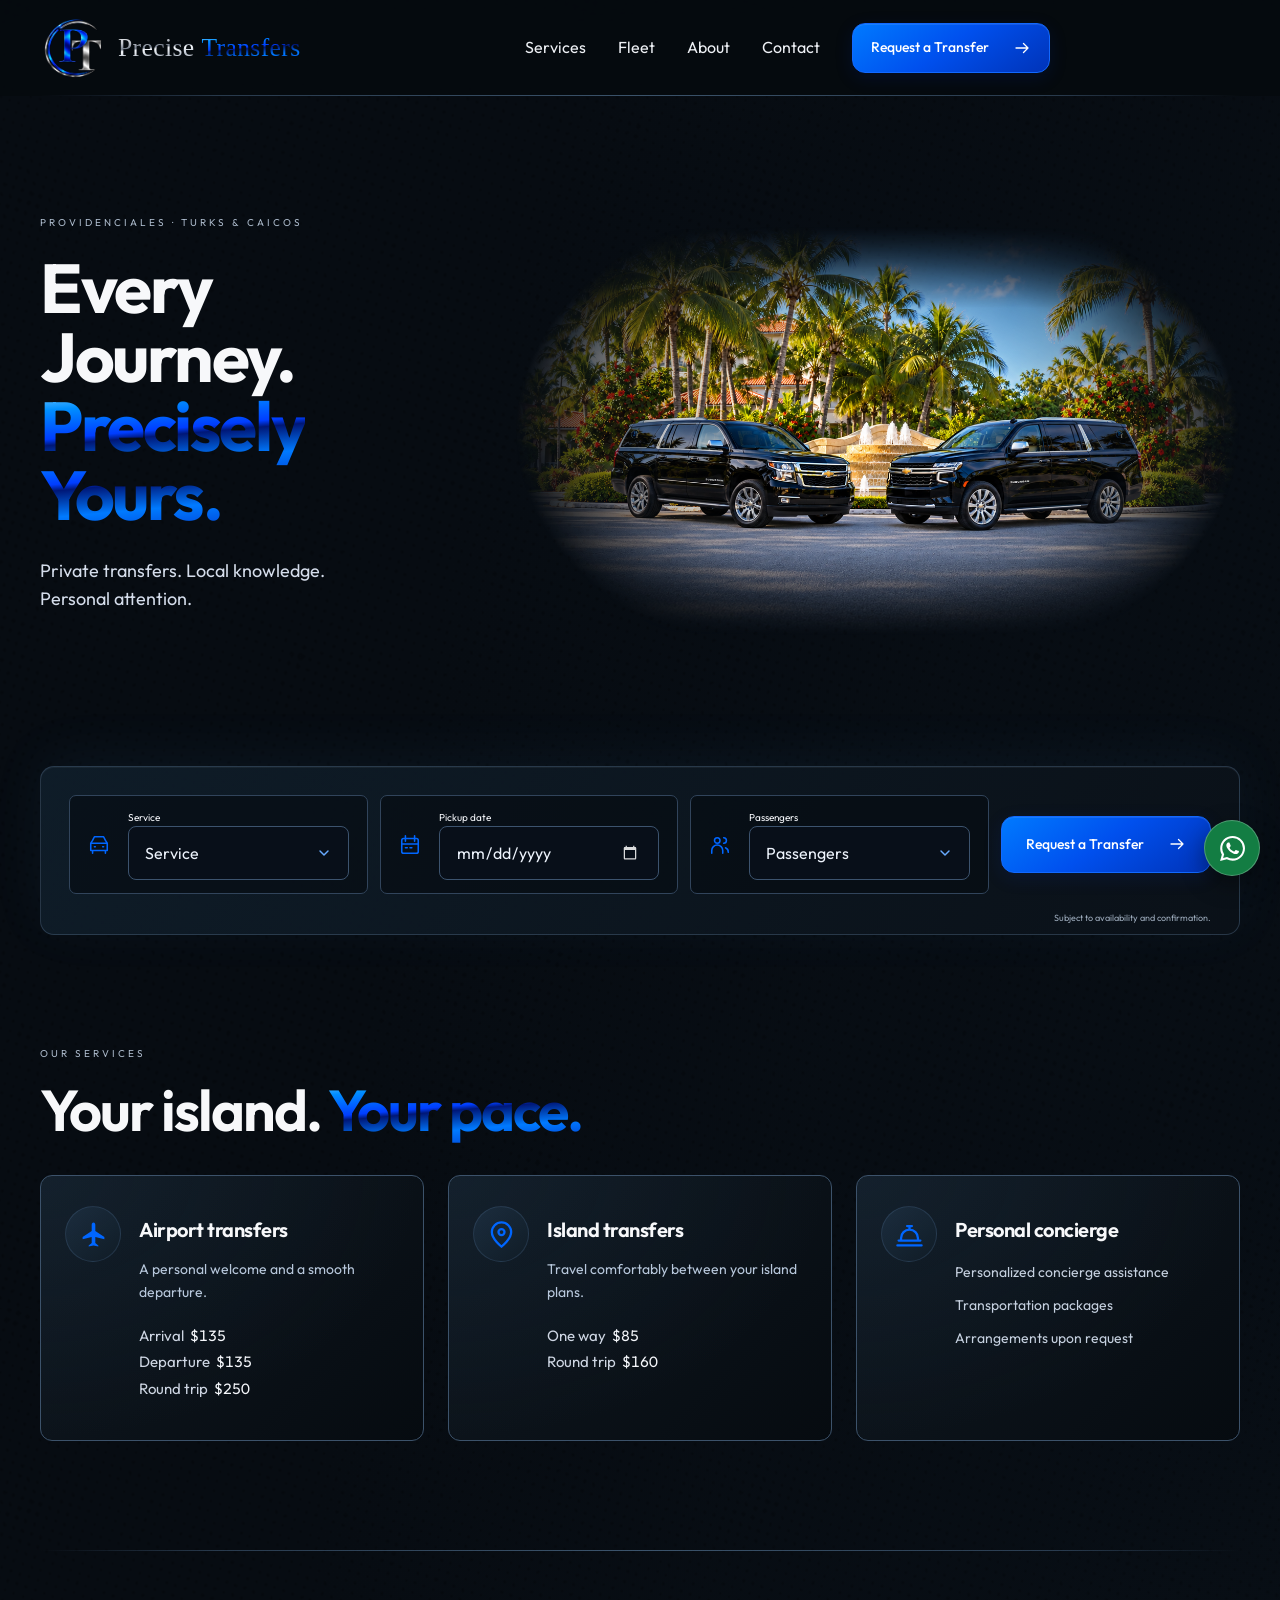
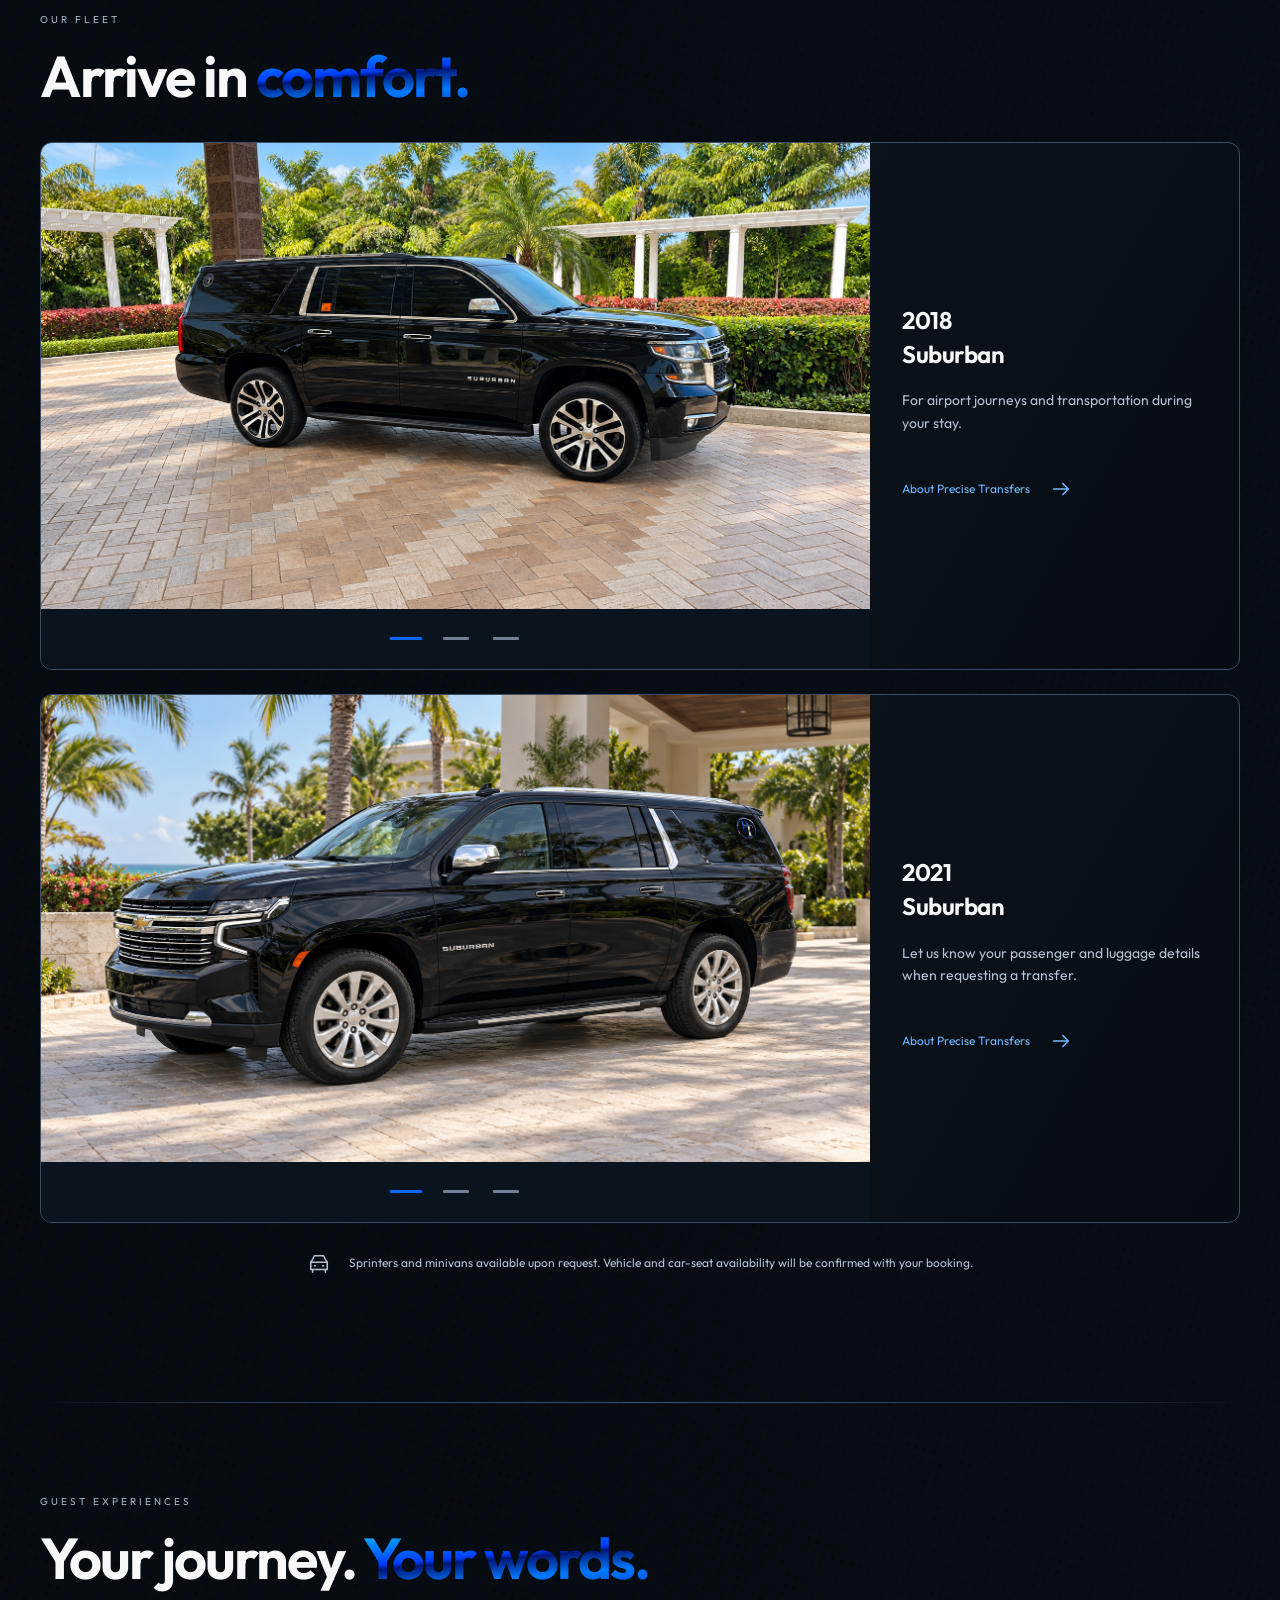
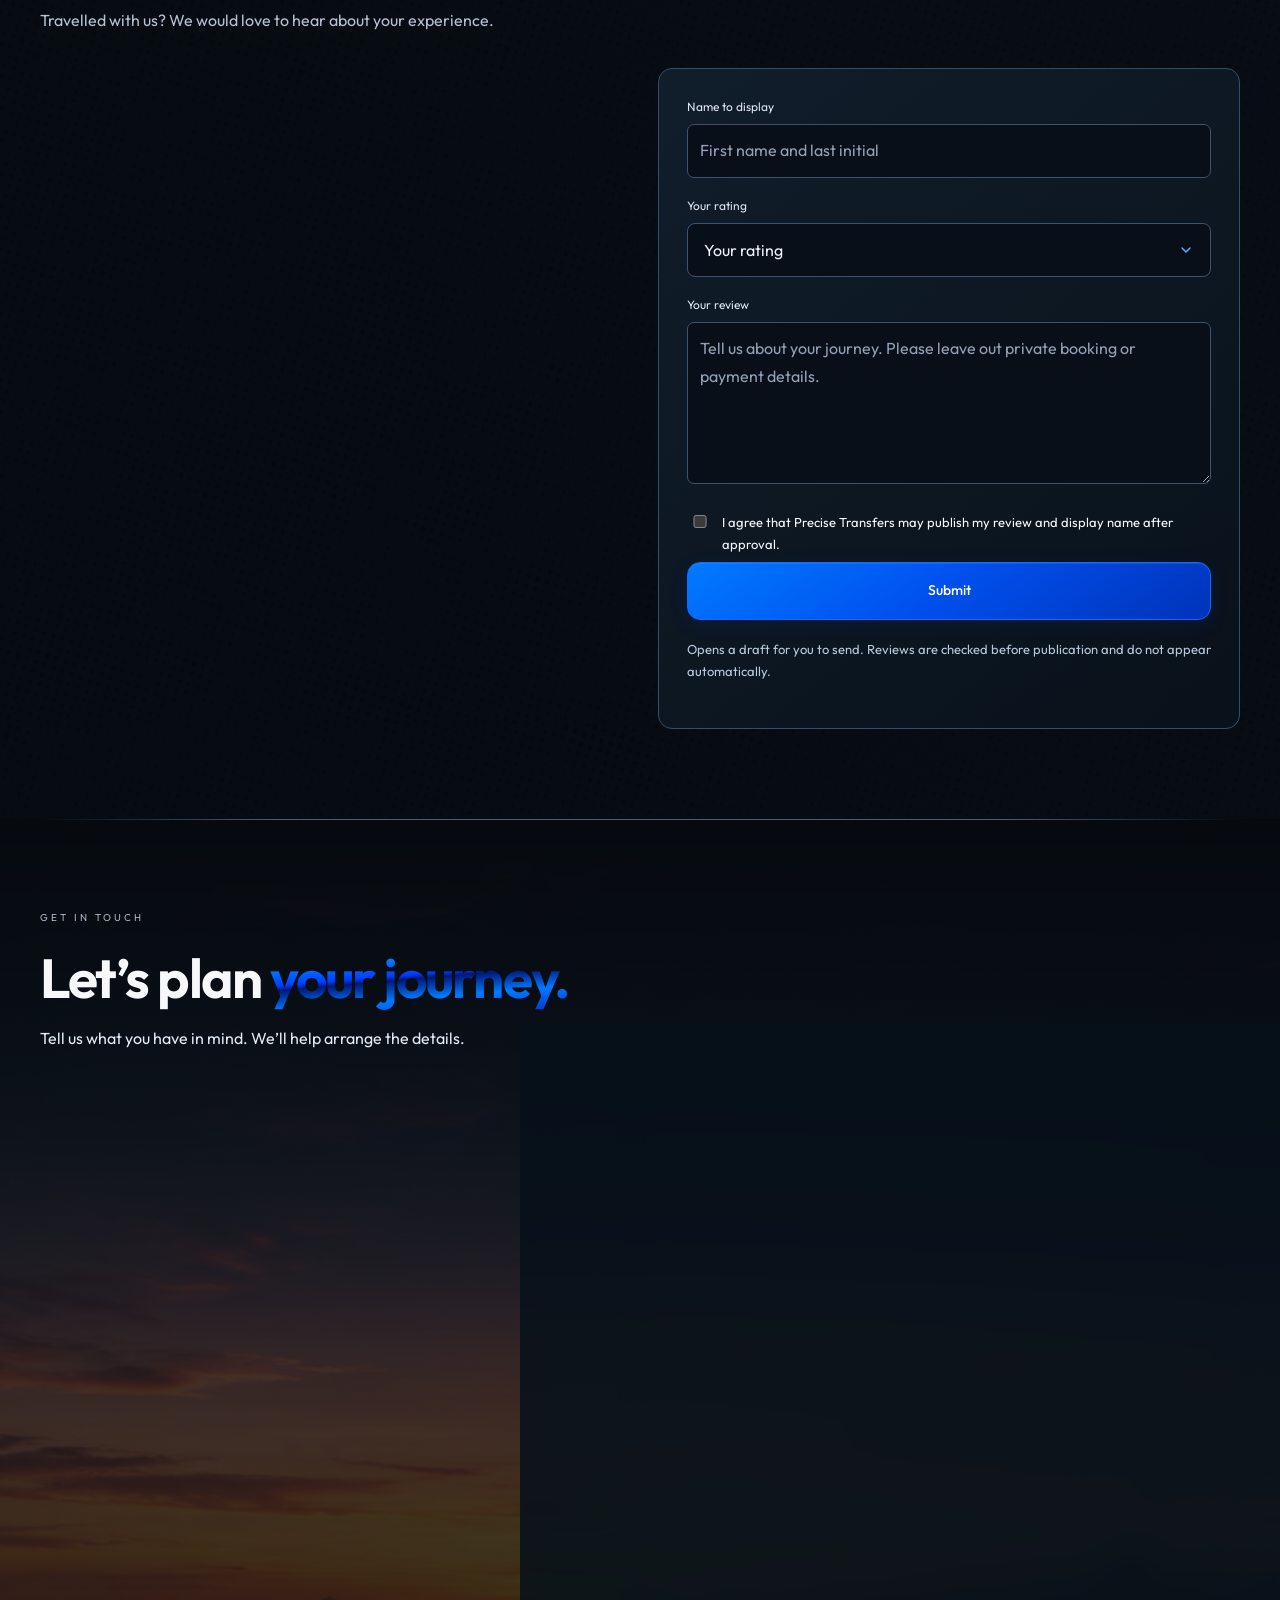
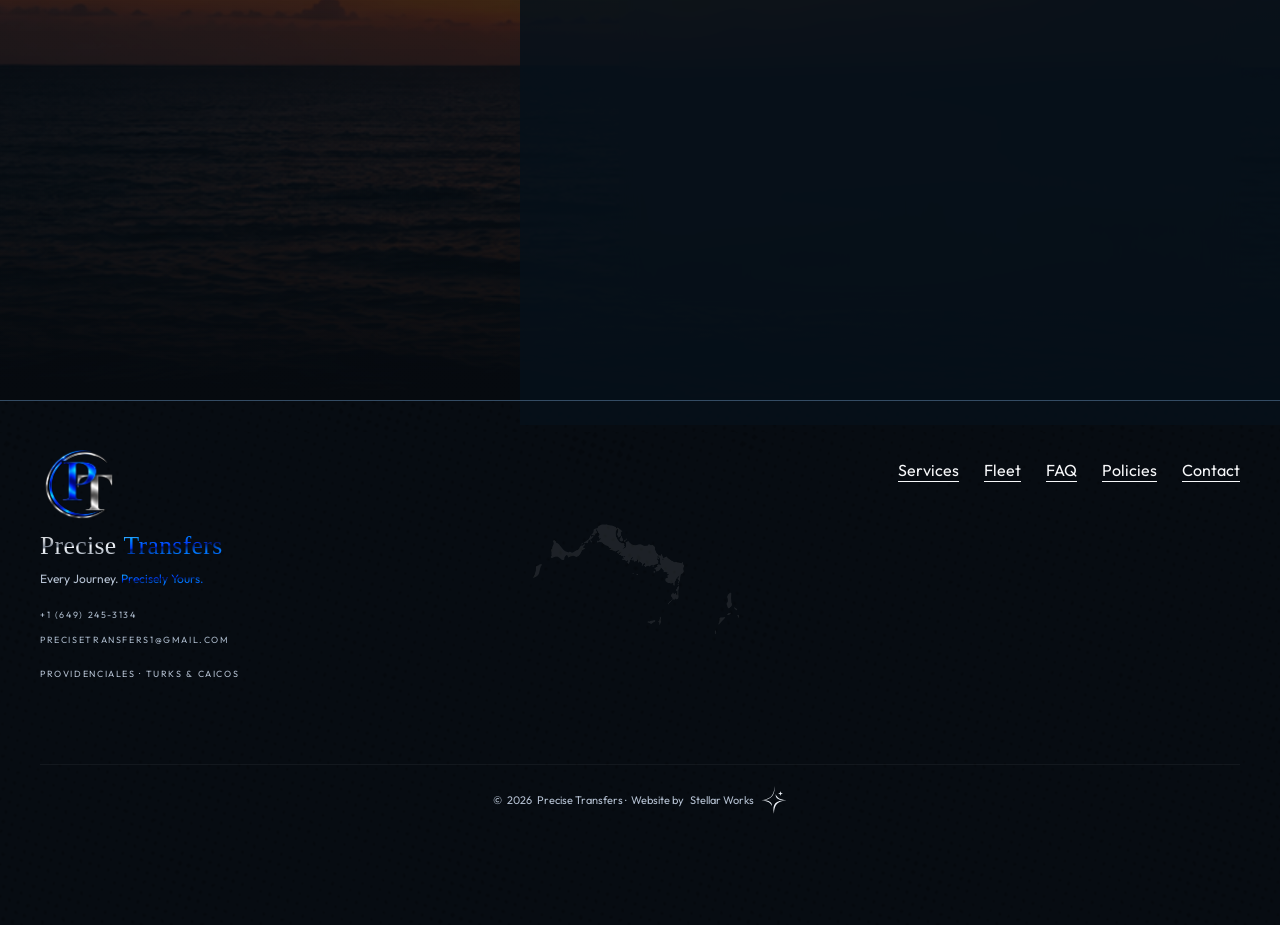
==== commit 2ac8bac3: "MISC changes" ====
--- a/index.html
+++ b/index.html
@@ -32,7 +32,7 @@
   <meta name="description" content="Locally owned luxury transportation and concierge services based in Providenciales, Turks & Caicos. Request an airport or local transfer with Precise Transfers.">
   <meta name="theme-color" content="#080b10">
   <title>Precise Transfers | Every Journey. Precisely Yours.</title>
-  <link rel="stylesheet" href="css/styles.css"><link rel="stylesheet" href="css/mockup.css"><link rel="stylesheet" href="css/refresh.css"><link rel="stylesheet" href="css/site-additions.css"><script src="js/main.js" defer></script><script src="js/approved-reviews.js" defer></script><script src="js/site-additions.js" defer></script>
+  <link rel="stylesheet" href="css/styles.css"><link rel="stylesheet" href="css/mockup.css"><link rel="stylesheet" href="css/refresh.css"><link rel="stylesheet" href="css/site-additions.css?v=2"><script src="js/main.js" defer></script><script src="js/approved-reviews.js" defer></script><script src="js/dropdowns.js?v=2" defer></script>
 </head>
 <body>
   <a class="skip-link" href="#main">Skip to content</a>
--- a/css/site-additions.css
+++ b/css/site-additions.css
@@ -398,4 +398,396 @@
   background: transparent;
   -webkit-mask: none;
   mask: none;
+}
+/* Continuous upward review stack on every screen */
+.approved-reviews.review-stack:not(.is-static) {
+  perspective: none;
+  overflow: clip;
+  overflow-clip-margin: 28px;
+  clip-path: inset(0 -28px -28px);
+  overflow-anchor: none;
+  isolation: isolate;
+  margin-bottom: 36px;
+}
+
+.review-stack:not(.is-static) .review-card {
+  box-sizing: border-box;
+  width: 100%;
+  max-width: 100%;
+  transform-origin: center;
+  transition: none !important;
+}
+
+.review-stack .review-card.is-front {
+  transform: translateY(0);
+}
+
+.review-stack .review-card.is-next {
+  transform: translateY(11px);
+}
+
+.review-stack .review-card.is-back {
+  transform: translateY(22px);
+}
+/* Reserve room inside the stack for every visible card */
+.reviews-layout,
+.reviews-layout > * {
+  min-width: 0;
+}
+
+.approved-reviews.review-stack:not(.is-static) {
+  box-sizing: border-box;
+  width: 100%;
+  max-width: 100%;
+  padding: 0;
+  overflow: hidden;
+  overflow-clip-margin: 0;
+  clip-path: none;
+  perspective: none;
+  overflow-anchor: none;
+}
+
+/* Small internal margins protect the card edges */
+.review-stack:not(.is-static) .review-card {
+  box-sizing: border-box;
+  inset: 12px 12px auto;
+  width: calc(100% - 24px);
+  max-width: none;
+  height: auto;
+  overflow-wrap: anywhere;
+}
+
+.review-stack .review-card blockquote {
+  max-height: none;
+  overflow: visible;
+}
+/* Custom dropdowns */
+.pt-select {
+  position: relative;
+  display: block;
+  width: 100%;
+  min-width: 0;
+}
+
+.pt-select.is-open {
+  z-index: 50;
+}
+
+/* Keep the original select for form values and validation */
+.pt-select > select.pt-native {
+  position: absolute !important;
+  width: 1px !important;
+  height: 1px !important;
+  padding: 0 !important;
+  margin: 0 !important;
+  opacity: 0;
+  clip-path: inset(50%);
+  pointer-events: none;
+}
+
+.pt-select .pt-select-trigger {
+  box-sizing: border-box;
+  display: flex;
+  align-items: center;
+  justify-content: space-between;
+  gap: 12px;
+  width: 100%;
+  min-height: 52px;
+  padding: 13px 16px;
+  border: 1px solid #3c536e;
+  border-radius: 8px;
+  background: #080f19;
+  color: #edf3fc;
+  font: inherit;
+  font-size: 14px;
+  line-height: 1.5;
+  text-align: left;
+  cursor: pointer;
+  transition: border-color .2s ease, background .2s ease;
+}
+
+.pt-select-trigger > span {
+  min-width: 0;
+  overflow-wrap: anywhere;
+}
+
+.pt-select-trigger:hover,
+.pt-select.is-open .pt-select-trigger {
+  border-color: #007aff;
+  background: #0d1928;
+}
+
+.pt-select-trigger:focus-visible {
+  outline: 2px solid #007aff;
+  outline-offset: 3px;
+}
+
+.pt-select-trigger:disabled {
+  opacity: .5;
+  cursor: not-allowed;
+}
+
+.pt-select-chevron {
+  flex: 0 0 16px;
+  width: 16px;
+  height: 16px;
+  color: #68aaff;
+  transition: transform .24s ease, color .2s ease;
+}
+
+@media (hover: hover) {
+  .pt-select-trigger:hover .pt-select-chevron {
+    transform: translateY(2px);
+    color: #fff;
+  }
+}
+
+.pt-select.is-open .pt-select-chevron {
+  transform: rotate(180deg);
+}
+
+.pt-select-menu {
+  box-sizing: border-box;
+  position: absolute;
+  top: calc(100% + 5px);
+  left: 0;
+  right: 0;
+  z-index: 60;
+  display: block;
+  max-height: 0;
+  overflow: hidden;
+  opacity: 0;
+  visibility: hidden;
+  pointer-events: none;
+  background: #0c1725;
+  border: 1px solid #344d68;
+  border-radius: 9px;
+  box-shadow: 0 16px 32px #0006;
+  transform: translateY(-5px);
+  transition:
+    max-height .28s ease,
+    opacity .2s ease,
+    transform .28s ease,
+    visibility .28s;
+}
+
+.pt-select.is-open .pt-select-menu {
+  max-height: var(--menu-height, 280px);
+  overflow-y: auto;
+  opacity: 1;
+  visibility: visible;
+  pointer-events: auto;
+  transform: translateY(0);
+  overscroll-behavior: contain;
+  scrollbar-width: thin;
+  scrollbar-color: #386493 #0c1725;
+}
+
+.pt-select.opens-up .pt-select-menu {
+  top: auto;
+  bottom: calc(100% + 5px);
+}
+
+.pt-select-option {
+  display: block;
+  padding: 15px 16px;
+  min-height: 48px;
+  box-sizing: border-box;
+  color: #dce8f7;
+  font-size: 14px;
+  line-height: 1.55;
+  white-space: normal;
+  cursor: pointer;
+  border-bottom: 1px solid #ffffff09;
+}
+
+.pt-select-option:last-child {
+  border-bottom: 0;
+}
+
+.pt-select-option:hover,
+.pt-select-option.is-active {
+  background: #152d48;
+}
+
+.pt-select-option[aria-selected="true"] {
+  color: #fff;
+  box-shadow: inset 3px 0 #007aff;
+}
+
+.pt-select-option[aria-disabled="true"] {
+  opacity: .4;
+  cursor: not-allowed;
+}
+
+.pt-select-error {
+  display: block;
+  color: #ffb5b5;
+  font-size: 12px;
+  margin-top: 6px;
+}
+
+.quick-booking > label,
+.quick-booking > label > span {
+  min-width: 0;
+}
+
+.quick-booking > label > span {
+  flex: 1;
+}
+
+@media (prefers-reduced-motion: reduce) {
+  .pt-select-menu,
+  .pt-select-chevron,
+  .pt-select-trigger {
+    transition: none;
+  }
+}
+/* Stable dropdown dimensions */
+.pt-select {
+  min-width: 0;
+  max-width: 100%;
+}
+
+.pt-select .pt-select-trigger {
+  height: 54px;
+  min-height: 54px;
+  font-size: 16px;
+  transform: none !important;
+}
+
+.pt-select-trigger > span {
+  flex: 1;
+  min-width: 0;
+  white-space: nowrap;
+  overflow: hidden;
+  text-overflow: ellipsis;
+}
+
+/* Join the menu directly to the field */
+.pt-select.is-open:not(.opens-up) .pt-select-trigger {
+  border-bottom-left-radius: 0;
+  border-bottom-right-radius: 0;
+  border-bottom-color: transparent;
+}
+
+.pt-select .pt-select-menu {
+  top: calc(100% - 1px);
+  left: 0;
+  right: 0;
+  margin: 0;
+  border-radius: 0 0 8px 8px;
+  border-top-color: transparent;
+  background: #0d1928;
+
+  /* Remove fading from the corners and scrollbar */
+  opacity: 1;
+  transform: none;
+  mask: none;
+  -webkit-mask: none;
+  transition:
+    max-height .24s ease,
+    visibility .24s;
+}
+
+/* A soft divider instead of a hard top border */
+.pt-select-menu::before {
+  content: "";
+  display: block;
+  height: 1px;
+  background: linear-gradient(
+    90deg,
+    transparent,
+    #557da64d 25%,
+    #557da64d 75%,
+    transparent
+  );
+}
+
+.pt-select-option {
+  padding: 15px 16px;
+  font-size: 16px;
+  line-height: 1.5;
+  transform: none !important;
+}
+
+.pt-select-option[hidden] {
+  display: none !important;
+}
+
+/* Menus that need to open above the field */
+.pt-select.opens-up .pt-select-menu {
+  top: auto;
+  bottom: calc(100% - 1px);
+  border-radius: 8px 8px 0 0;
+  border-top-color: #344d68;
+  border-bottom-color: transparent;
+}
+
+.pt-select.is-open.opens-up .pt-select-trigger {
+  border-top-left-radius: 0;
+  border-top-right-radius: 0;
+  border-top-color: transparent;
+}
+
+/* Reduce automatic focus zoom on phones */
+@media (max-width: 760px) {
+  input,
+  select,
+  textarea,
+  .pt-select-trigger {
+    font-size: 16px !important;
+  }
+}
+
+@media (prefers-reduced-motion: reduce) {
+  .pt-select .pt-select-menu {
+    transition: none;
+  }
+}
+/* Date fields */
+input[type="date"] {
+  color-scheme: dark;
+  box-sizing: border-box;
+  width: 100%;
+  min-width: 0;
+  min-height: 54px;
+  padding: 13px 16px;
+  border: 1px solid #3c536e;
+  border-radius: 8px;
+  background: #080f19;
+  color: #edf3fc;
+  font: inherit;
+  font-size: 16px;
+  line-height: 1.5;
+  accent-color: #007aff;
+  transition: border-color .2s ease, background-color .2s ease;
+}
+
+input[type="date"]:hover {
+  border-color: #007aff;
+  background: #0d1928;
+}
+
+input[type="date"]:focus-visible {
+  outline: 2px solid #007aff;
+  outline-offset: 3px;
+  border-color: #007aff;
+}
+
+input[type="date"]::-webkit-calendar-picker-indicator {
+  cursor: pointer;
+  opacity: .85;
+  padding: 4px;
+  margin-left: 8px;
+}
+
+input[type="date"]::-webkit-calendar-picker-indicator:hover {
+  opacity: 1;
+}
+
+@media (prefers-reduced-motion: reduce) {
+  input[type="date"] {
+    transition: none;
+  }
 }
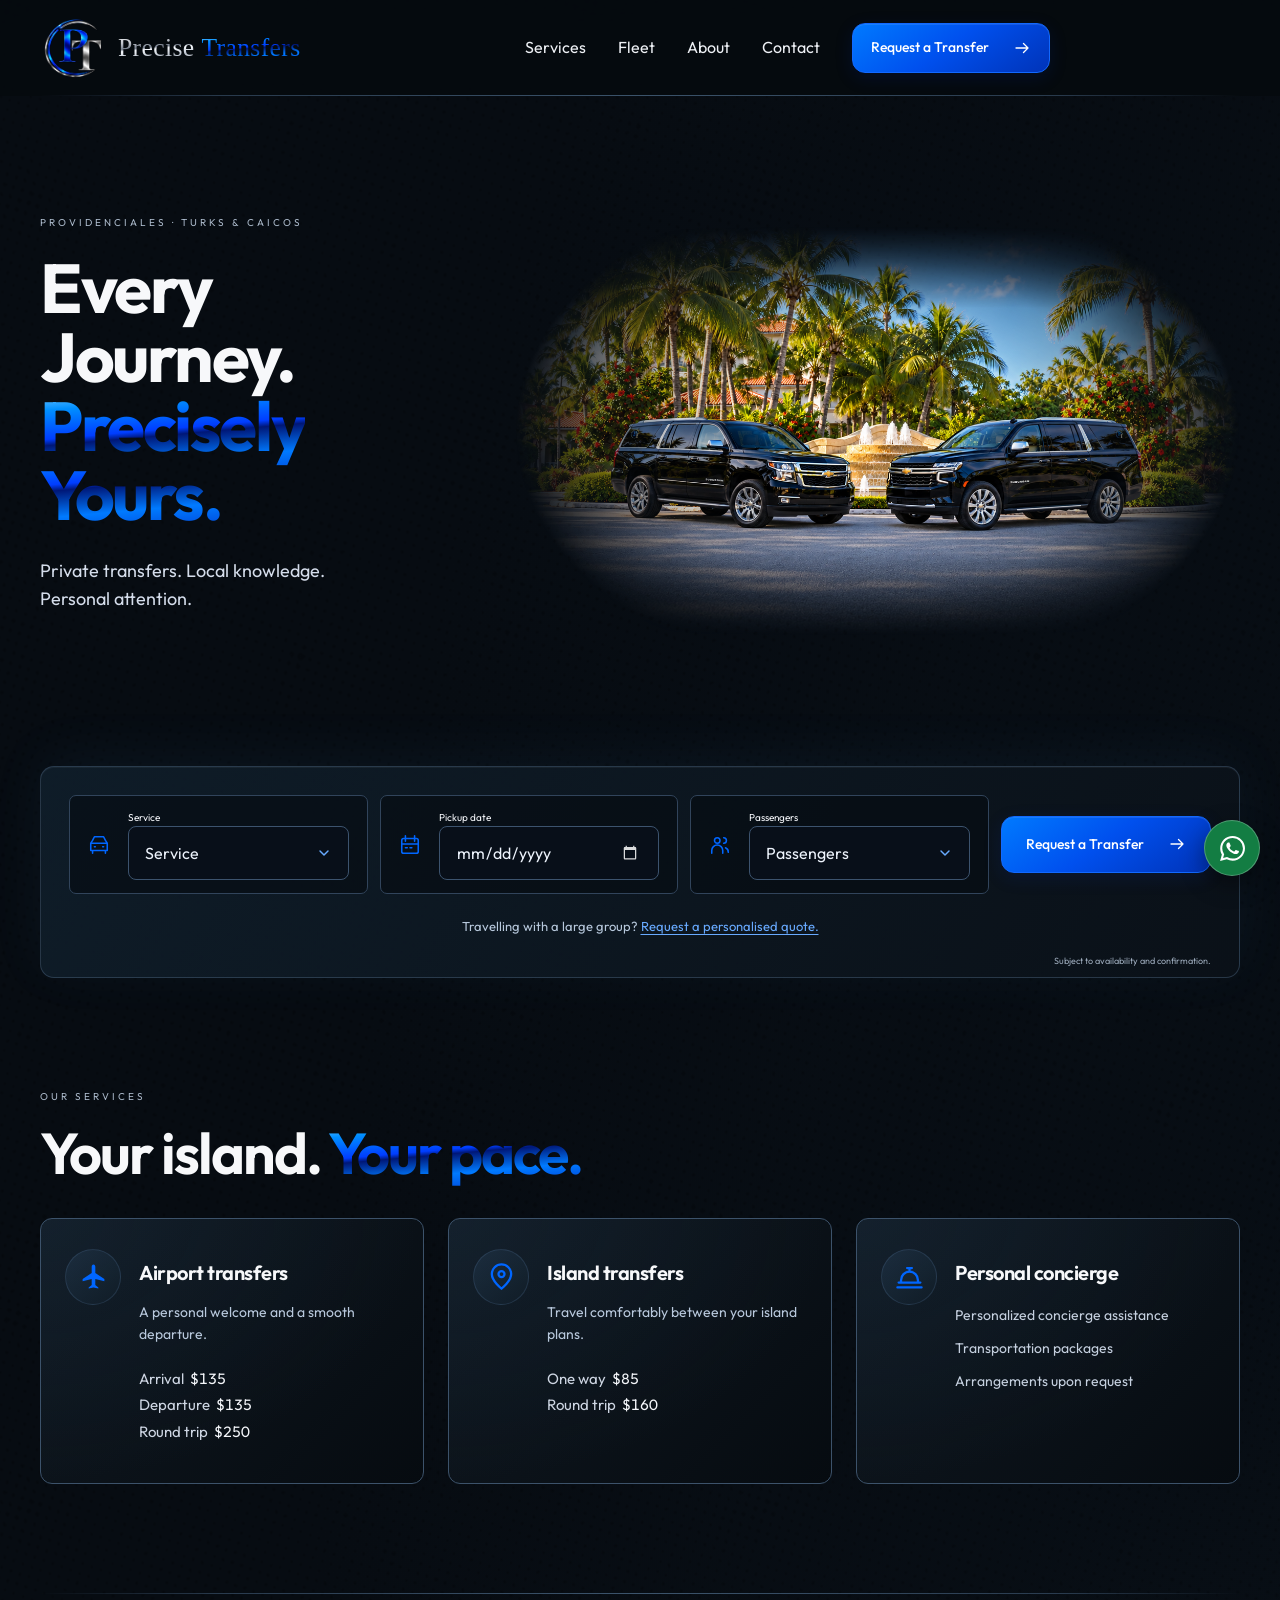
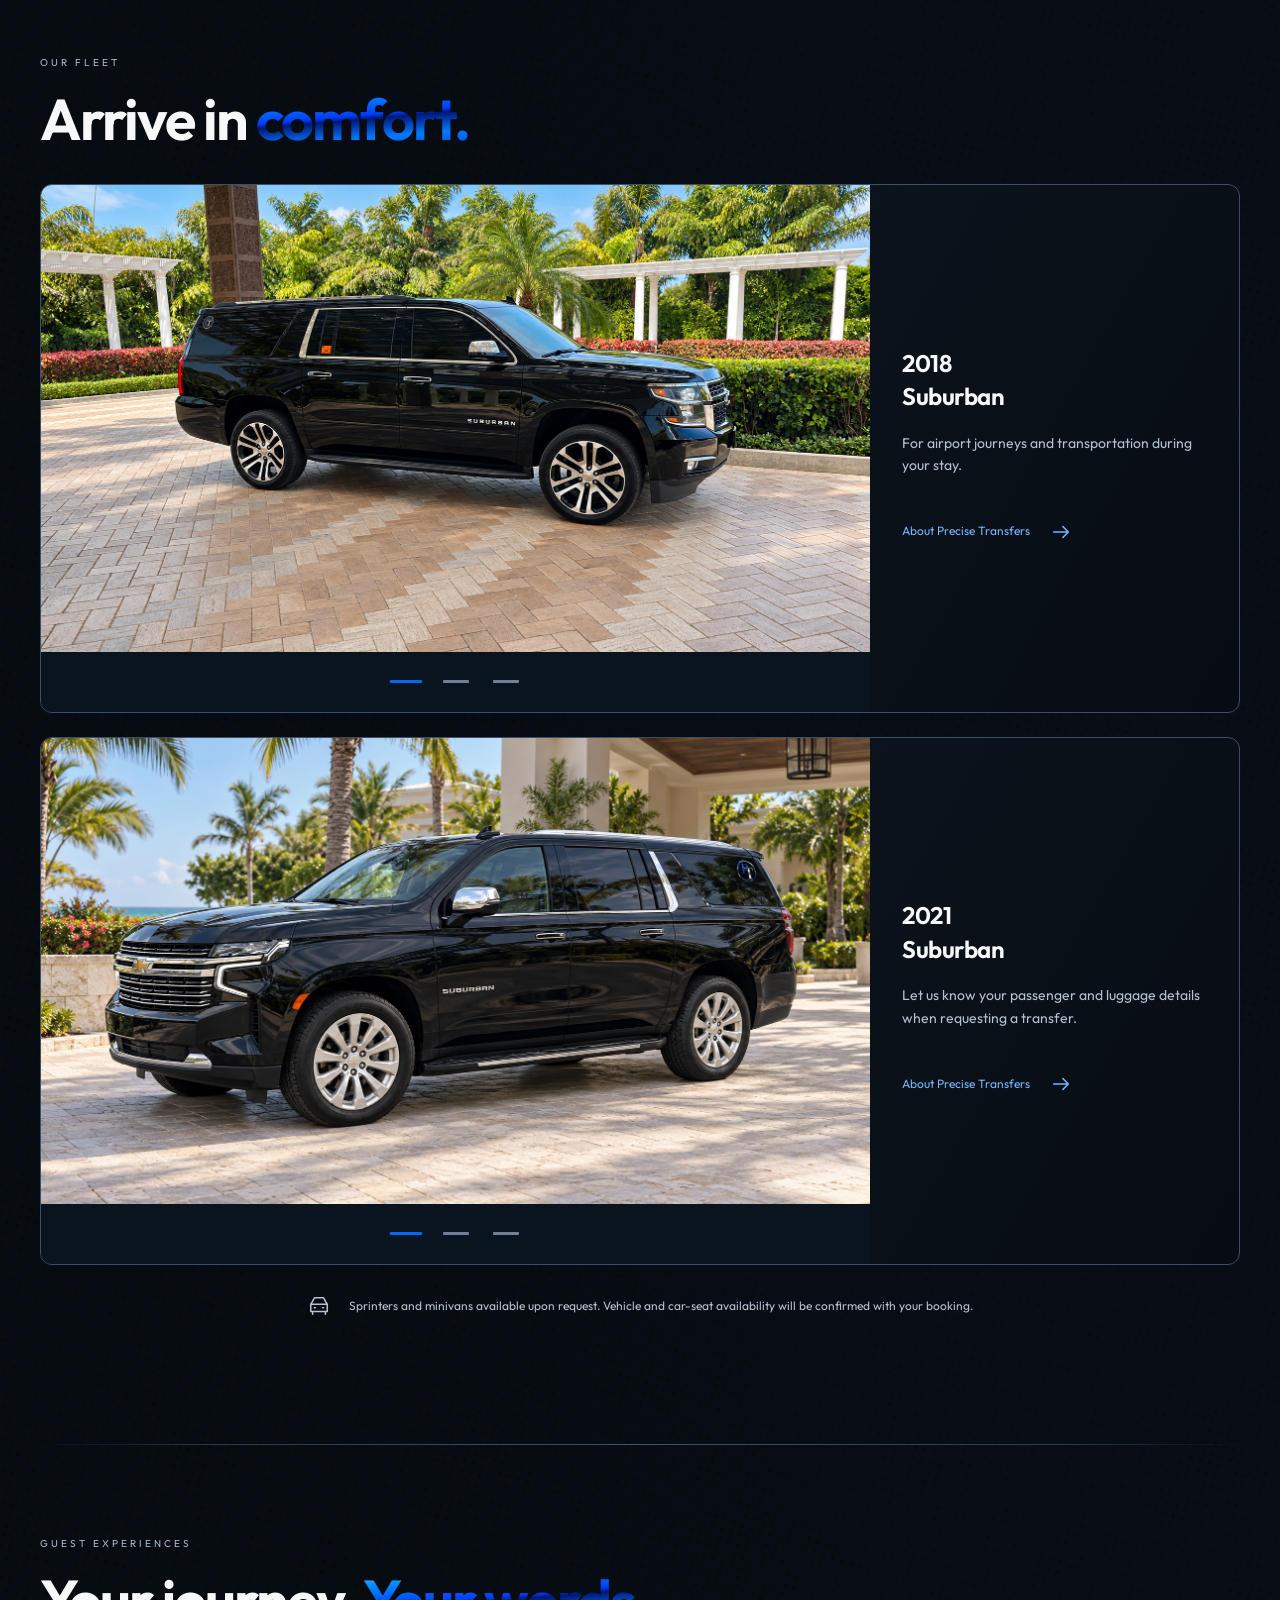
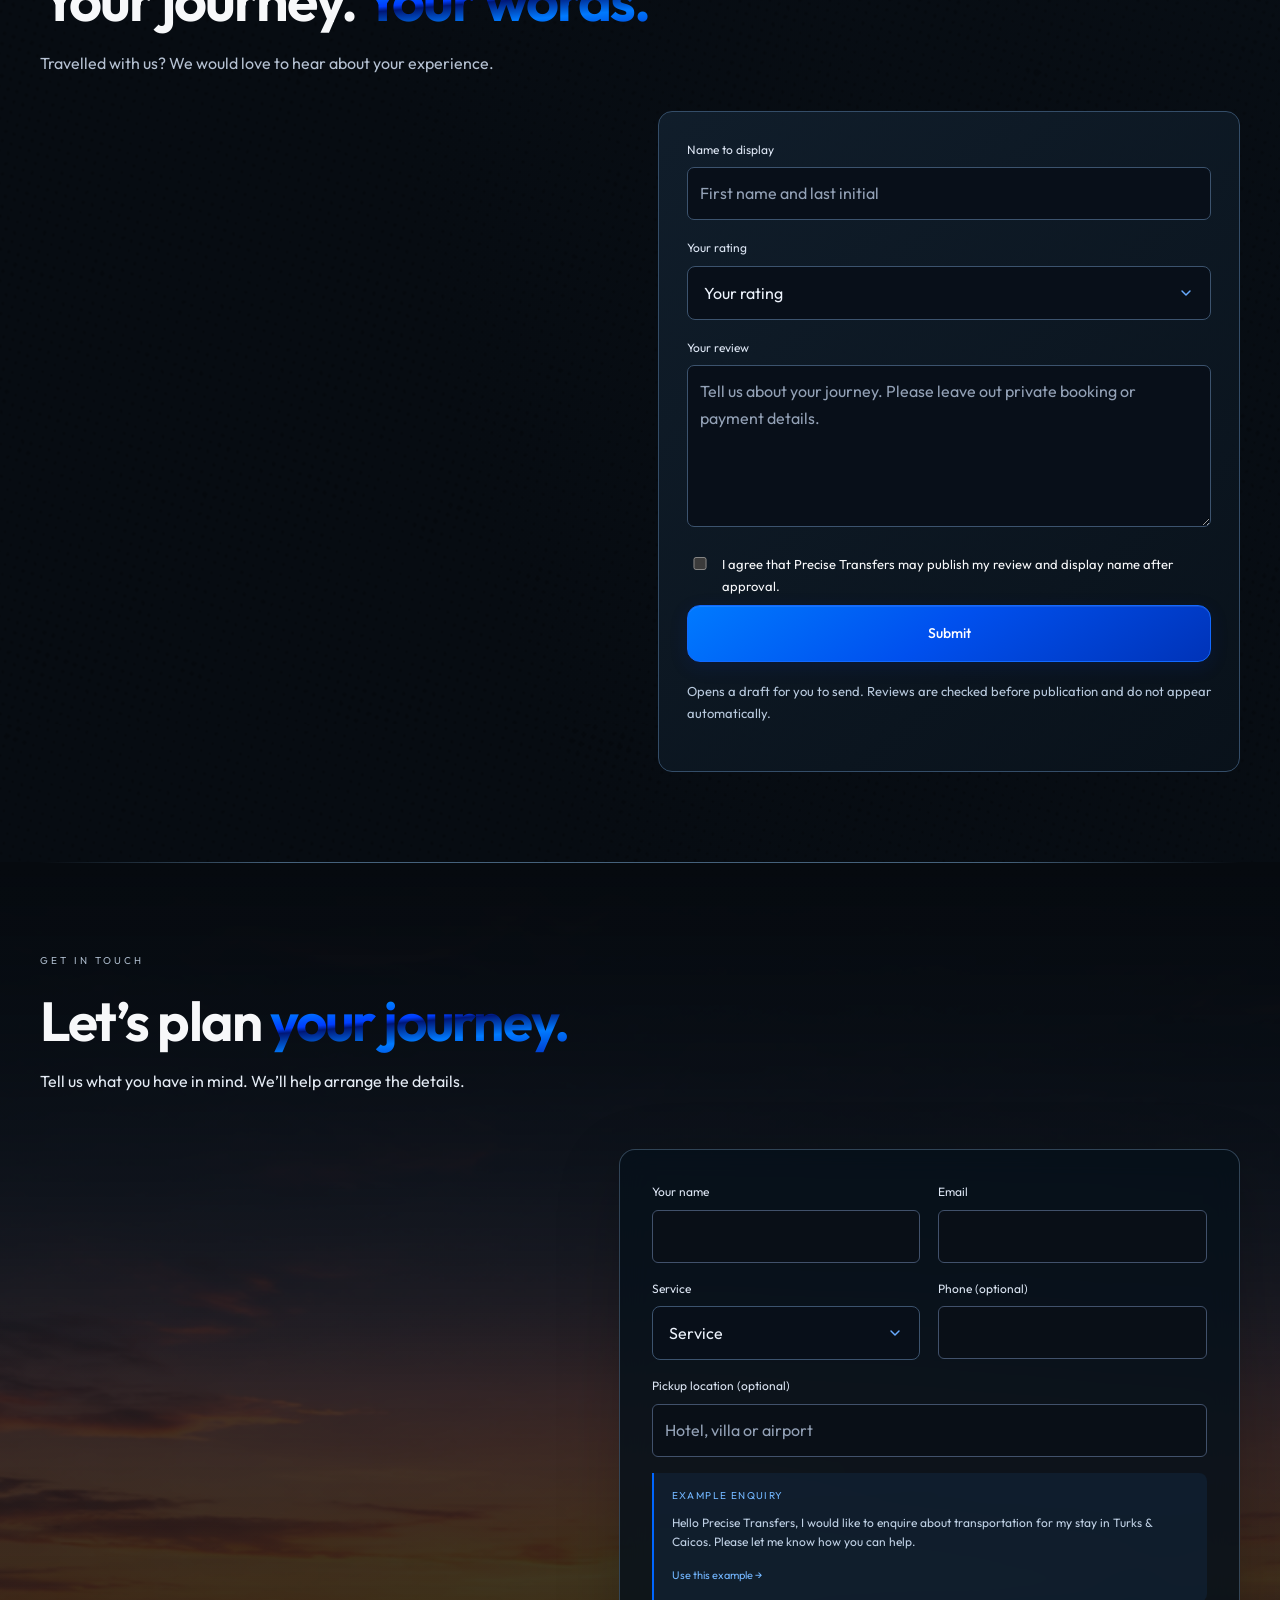
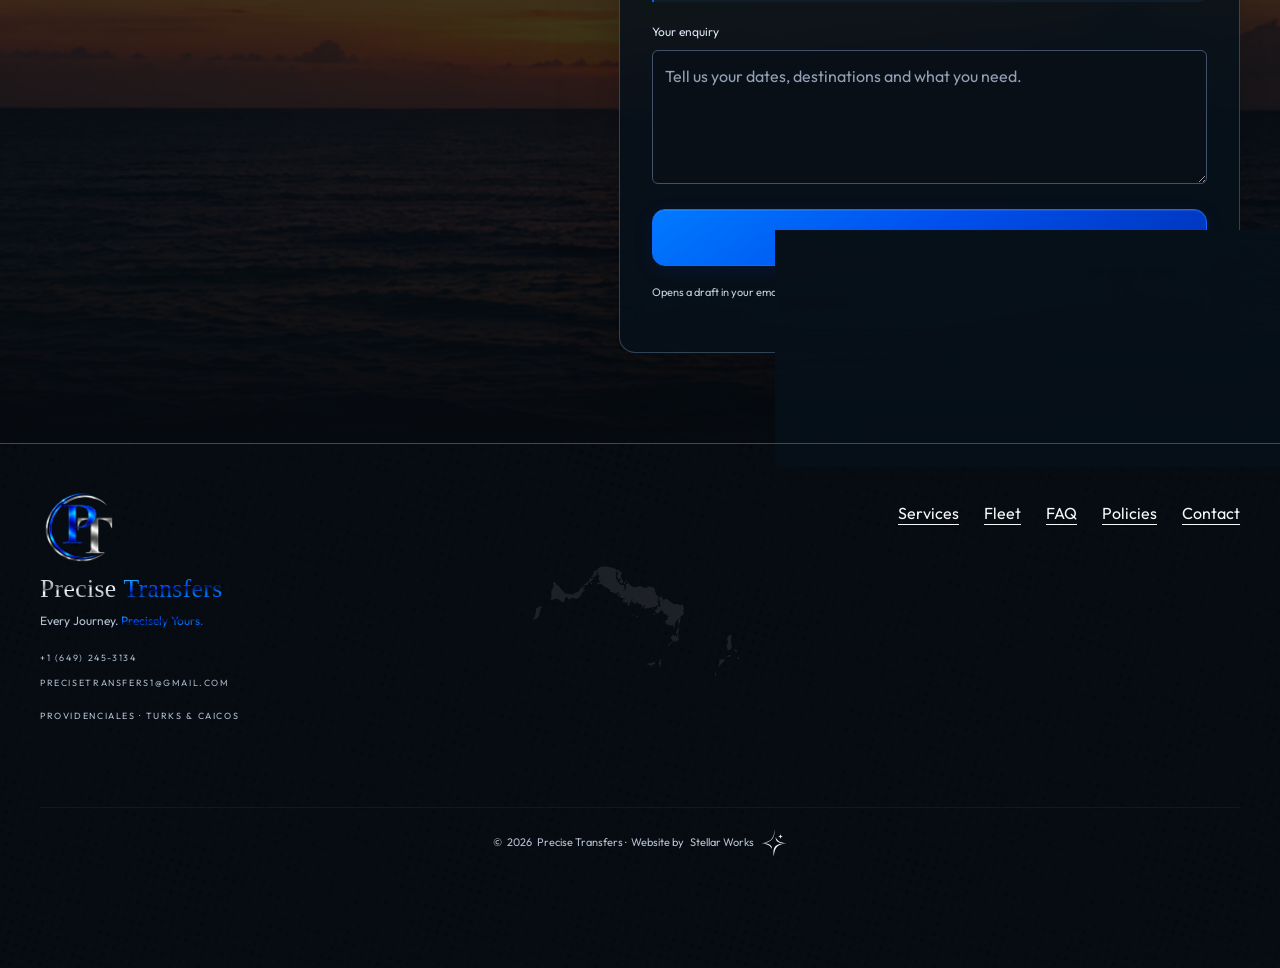
==== commit 23879e06: "minor fix" ====
--- a/index.html
+++ b/index.html
@@ -80,7 +80,10 @@
 >
   </figure>
 </section>
-    <div class="container quick-wrap"><form class="quick-booking" action="booking.html" method="get"><label><svg class="icon" viewBox="0 0 24 24" fill="none" stroke="currentColor" stroke-width="1.7" stroke-linecap="round" stroke-linejoin="round" aria-hidden="true"><path d="m5 7 2-4h10l2 4 2 3v8H3v-8Zm-2 3h18M7 14h1m8 0h1M5 18v3m14-3v3"/></svg><span>Service<select name="service" aria-label="Service"><option value="">Select a service</option><option>Airport arrival</option><option>Airport departure</option><option>Airport round trip</option><option>Island transfers — one way</option><option>Island transfers — round trip</option><option>Concierge / transportation package</option></select></span></label><label><svg class="icon" viewBox="0 0 24 24" fill="none" stroke="currentColor" stroke-width="1.7" stroke-linecap="round" stroke-linejoin="round" aria-hidden="true"><rect x="3" y="5" width="18" height="16" rx="2"/><path d="M7 2v6m10-6v6M3 11h18m-14 4h2m3 0h2"/></svg><span>Pickup date<input type="date" name="date" aria-label="Pickup date"></span></label><label><svg class="icon" viewBox="0 0 24 24" fill="none" stroke="currentColor" stroke-width="1.7" stroke-linecap="round" stroke-linejoin="round" aria-hidden="true"><circle cx="9" cy="7" r="3"/><path d="M3 21v-3a6 6 0 0 1 12 0v3m1-17a3 3 0 0 1 0 6m2 5a5 5 0 0 1 3 5"/></svg><span>Passengers<select name="passengers" aria-label="Passengers"><option value="">Select</option><option>1</option><option>2</option><option>3</option><option>4</option><option>5</option><option>6</option><option>7</option><option>8</option><option value="9">9+ / group</option></select></span></label><button class="button" type="submit">Request a Transfer <svg class="icon" viewBox="0 0 24 24" fill="none" stroke="currentColor" stroke-width="1.7" stroke-linecap="round" stroke-linejoin="round" aria-hidden="true"><path d="M4 12h16m-6-6 6 6-6 6"/></svg></button><p>Subject to availability and confirmation.</p></form></div>
+    <div class="container quick-wrap"><form class="quick-booking" action="booking.html" method="get"><label><svg class="icon" viewBox="0 0 24 24" fill="none" stroke="currentColor" stroke-width="1.7" stroke-linecap="round" stroke-linejoin="round" aria-hidden="true"><path d="m5 7 2-4h10l2 4 2 3v8H3v-8Zm-2 3h18M7 14h1m8 0h1M5 18v3m14-3v3"/></svg><span>Service<select name="service" aria-label="Service"><option value="">Select a service</option><option>Airport arrival</option><option>Airport departure</option><option>Airport round trip</option><option>Island transfers — one way</option><option>Island transfers — round trip</option><option>Concierge / transportation package</option></select></span></label><label><svg class="icon" viewBox="0 0 24 24" fill="none" stroke="currentColor" stroke-width="1.7" stroke-linecap="round" stroke-linejoin="round" aria-hidden="true"><rect x="3" y="5" width="18" height="16" rx="2"/><path d="M7 2v6m10-6v6M3 11h18m-14 4h2m3 0h2"/></svg><span>Pickup date<input type="date" name="date" aria-label="Pickup date"></span></label><label><svg class="icon" viewBox="0 0 24 24" fill="none" stroke="currentColor" stroke-width="1.7" stroke-linecap="round" stroke-linejoin="round" aria-hidden="true"><circle cx="9" cy="7" r="3"/><path d="M3 21v-3a6 6 0 0 1 12 0v3m1-17a3 3 0 0 1 0 6m2 5a5 5 0 0 1 3 5"/></svg><span>Passengers<select name="passengers" aria-label="Passengers"><option value="">Select</option><option>1</option><option>2</option><option>3</option><option>4</option><option>5</option><option>6</option><option>7</option><option>8</option><option value="9">9+ / group</option></select></span></label><button class="button" type="submit">Request a Transfer <svg class="icon" viewBox="0 0 24 24" fill="none" stroke="currentColor" stroke-width="1.7" stroke-linecap="round" stroke-linejoin="round" aria-hidden="true"><path d="M4 12h16m-6-6 6 6-6 6"/></svg></button><p class="group-quote-note">
+  Travelling with a large group?
+  <a href="#contact">Request a personalised quote.</a>
+</p><p>Subject to availability and confirmation.</p></form></div>
     <section id="services" class="section container" aria-labelledby="services-title"><div class="section-heading reveal"><p class="eyebrow">Our services</p><h2 id="services-title">Your island.<br class="mobile-break"> <span>Your pace.</span></h2></div>
       <div class="service-grid">
   <article class="service-card reveal">
--- a/css/site-additions.css
+++ b/css/site-additions.css
@@ -790,4 +790,69 @@
   input[type="date"] {
     transition: none;
   }
+}
+@media (max-width: 760px) {
+  .quick-booking > label {
+    box-sizing: border-box;
+    width: 100%;
+    min-width: 0;
+  }
+
+  .quick-booking > label > svg {
+    flex-shrink: 0;
+  }
+
+  .quick-booking > label > span {
+    display: block;
+    flex: 1 1 0;
+    width: 0;
+    min-width: 0;
+  }
+
+  .quick-booking input[type="date"] {
+    display: block;
+    box-sizing: border-box;
+    width: 100%;
+    min-width: 0;
+    max-width: 100%;
+    height: 54px;
+    min-height: 54px;
+    margin: 0;
+    padding: 12px 14px;
+    font-size: 16px;
+    text-align: left;
+    -webkit-appearance: none;
+    appearance: none;
+  }
+
+  /* Align the date text on iPhone */
+  .quick-booking input[type="date"]::-webkit-date-and-time-value {
+    min-width: 0;
+    text-align: left;
+    margin: 0;
+  }
+
+  .quick-booking input[type="date"]::-webkit-datetime-edit {
+    padding: 0;
+  }
+}
+.quick-booking > .group-quote-note {
+  position: static;
+  grid-column: 1 / -1;
+  width: 100%;
+  margin: 10px 0 0;
+  color: #b8c9dd;
+  font-size: 13px;
+  line-height: 1.6;
+  text-align: center;
+}
+
+.group-quote-note a {
+  color: #68aaff;
+  text-decoration: underline;
+  text-underline-offset: 3px;
+}
+
+.group-quote-note a:hover {
+  color: #fff;
 }
